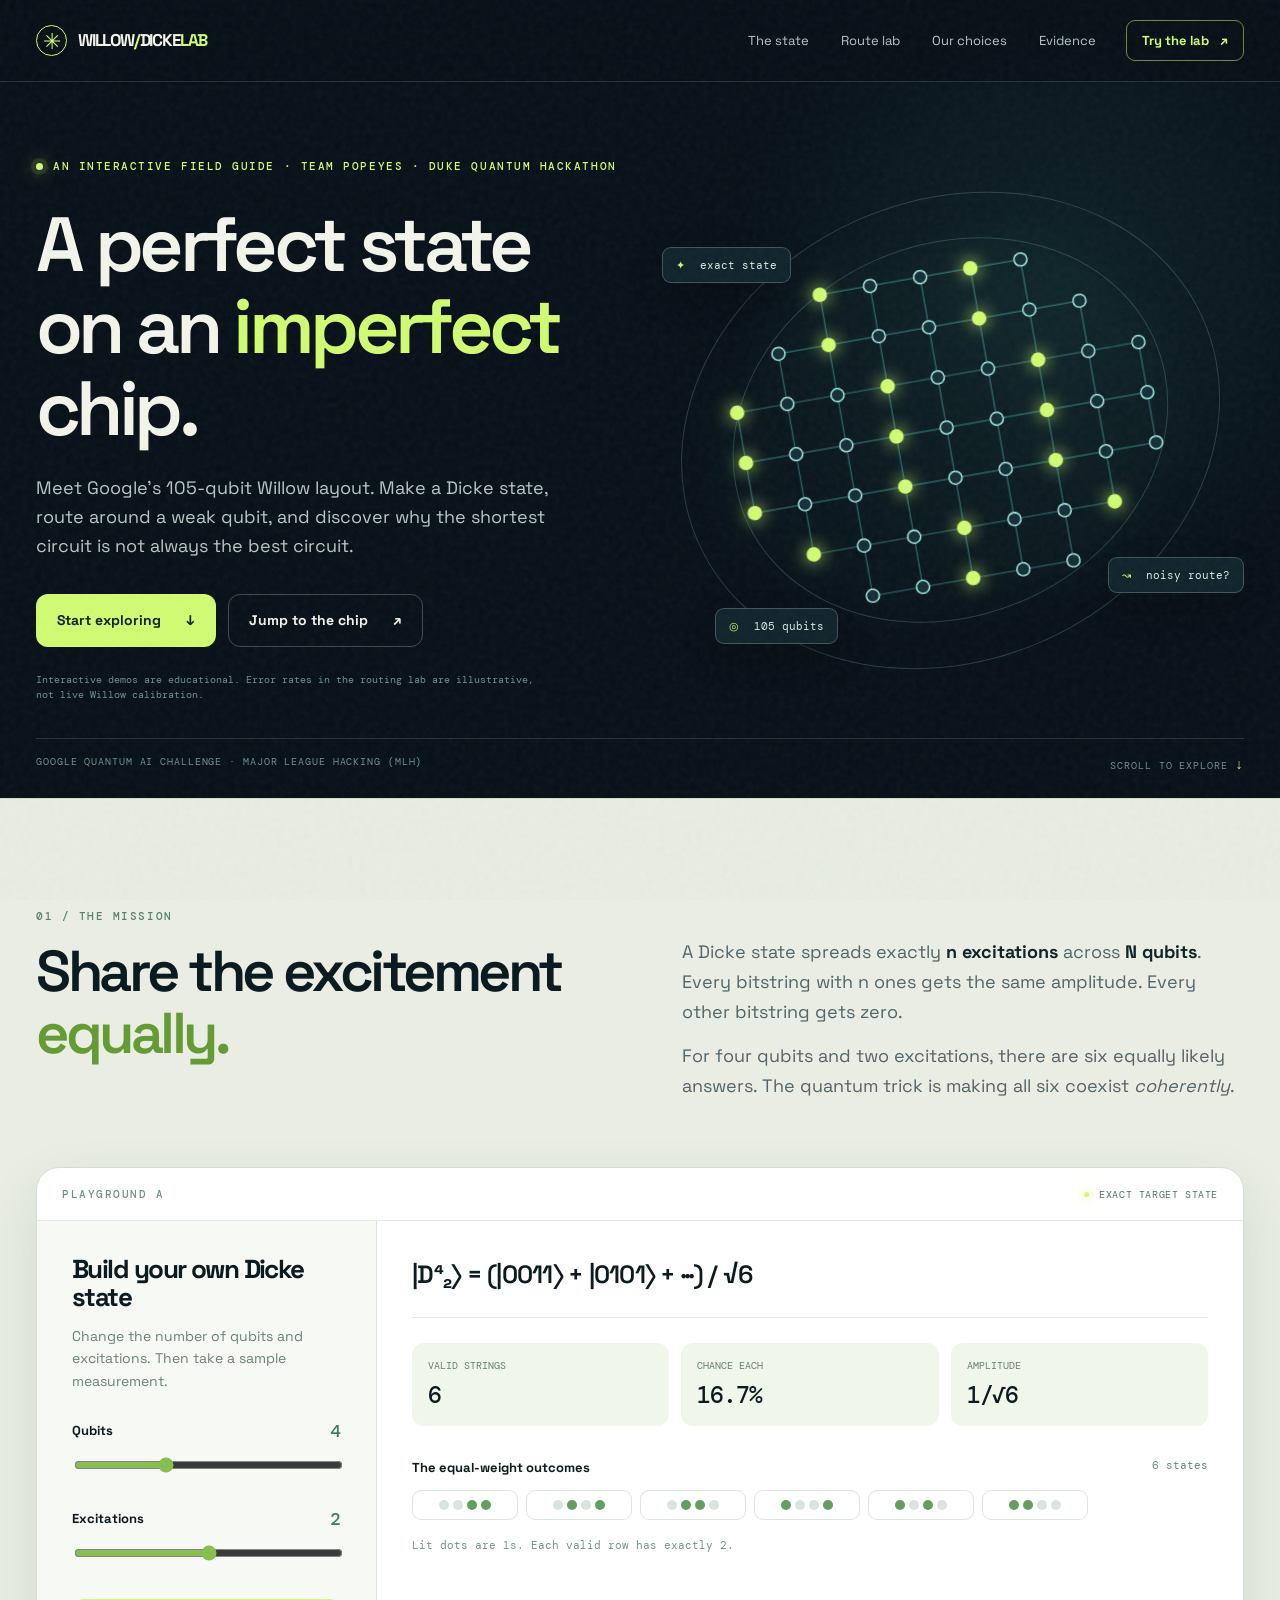
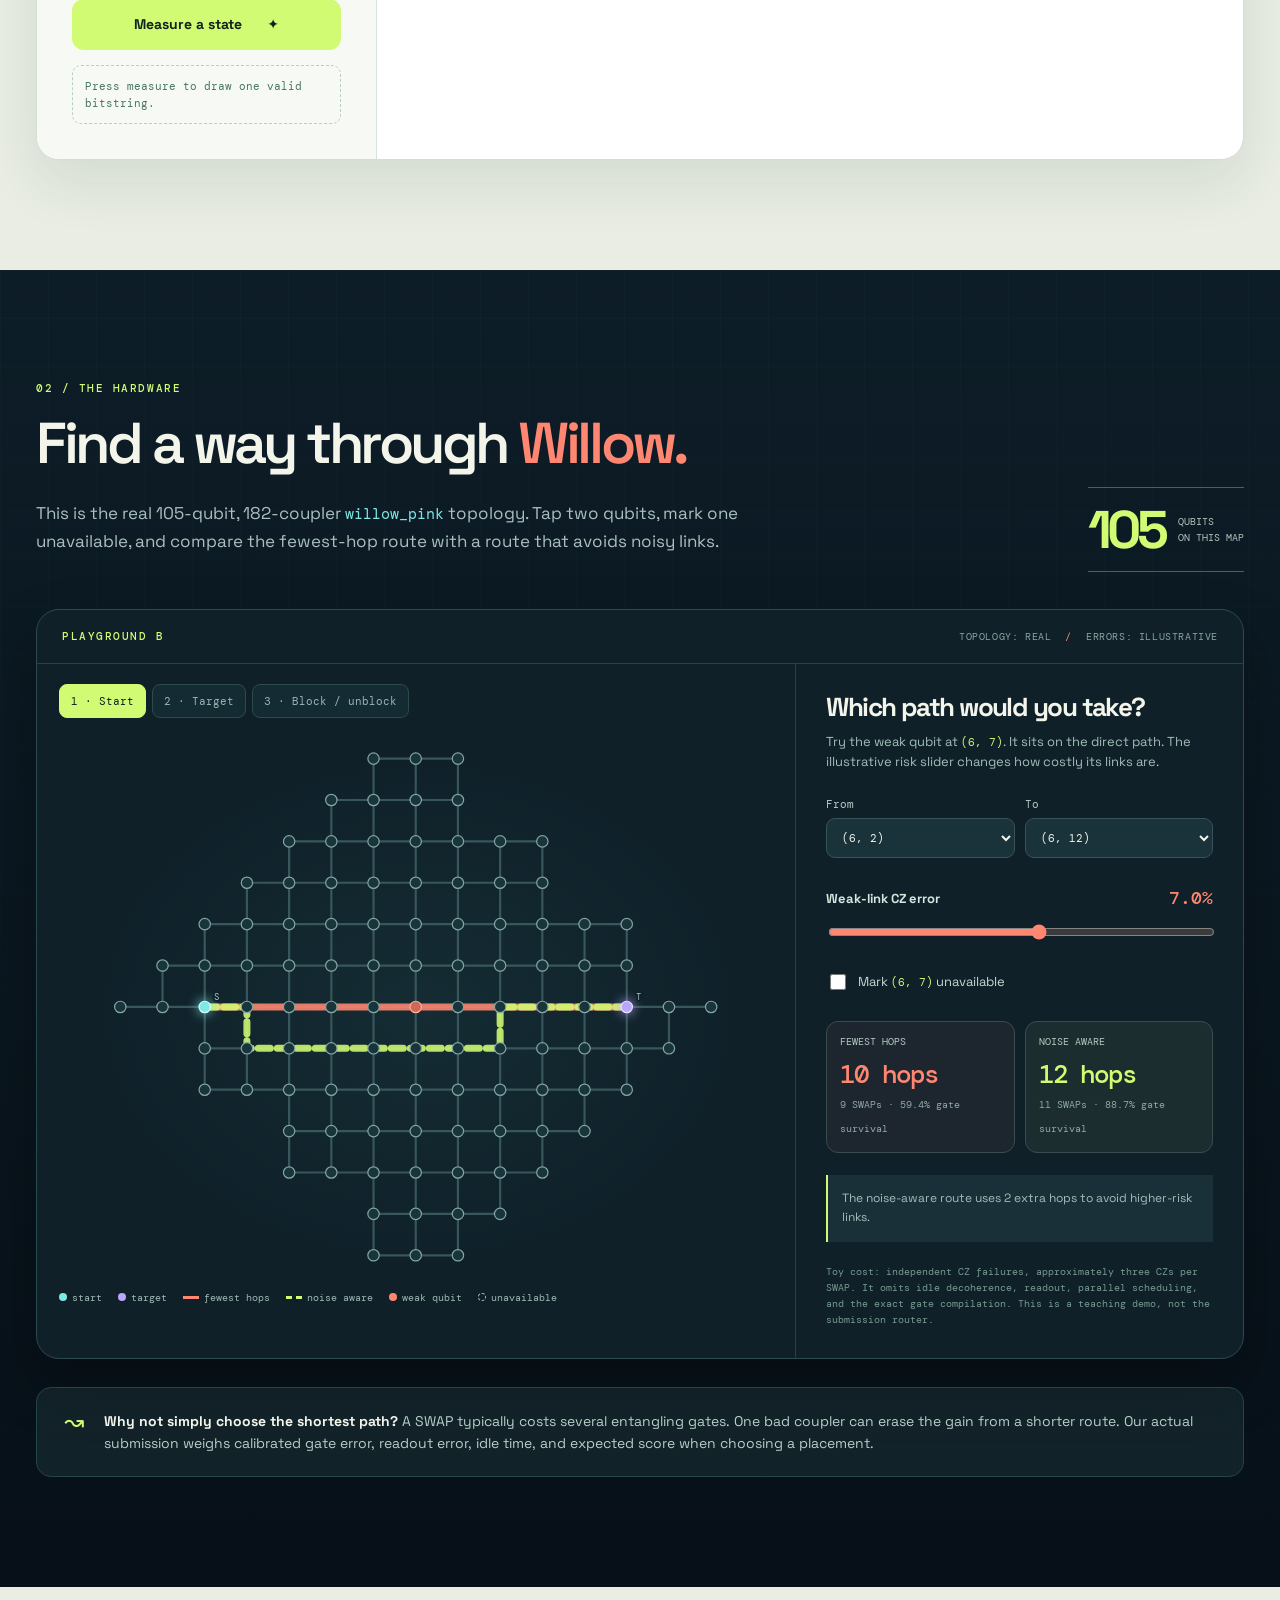
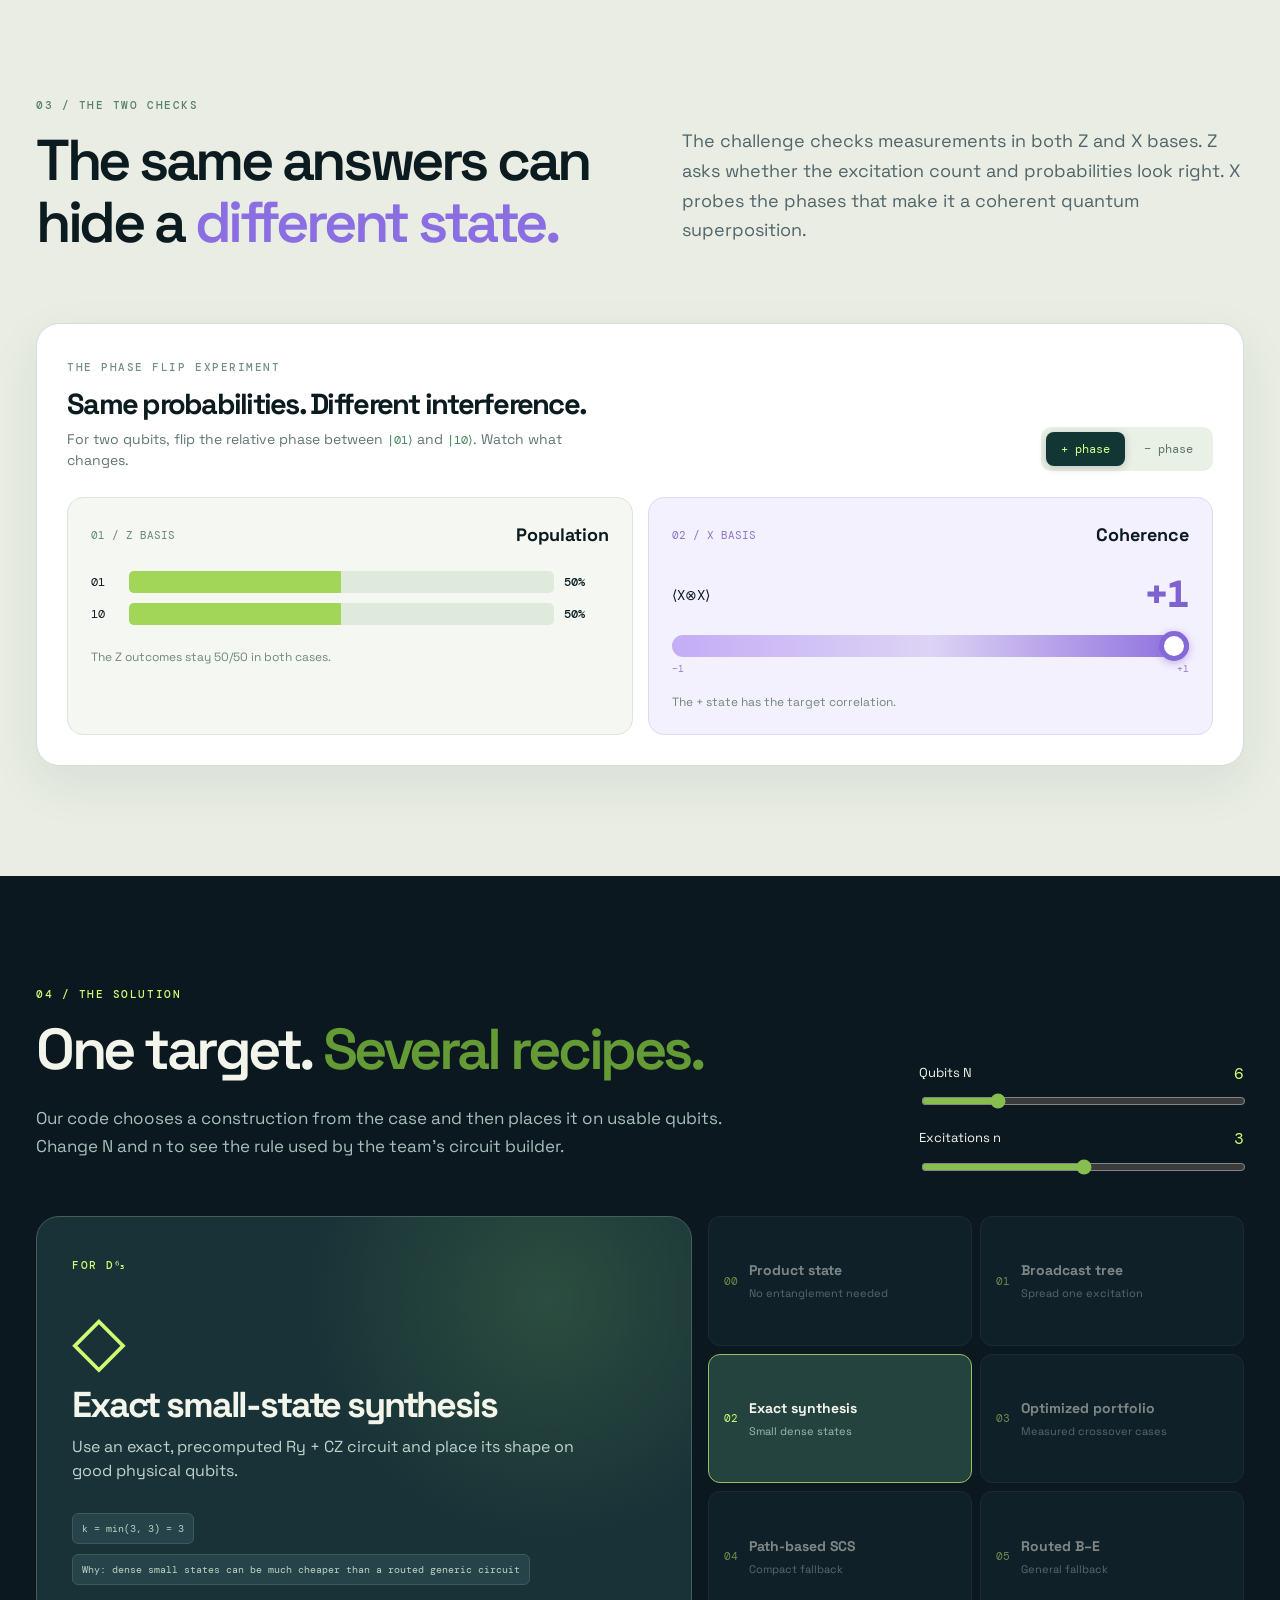
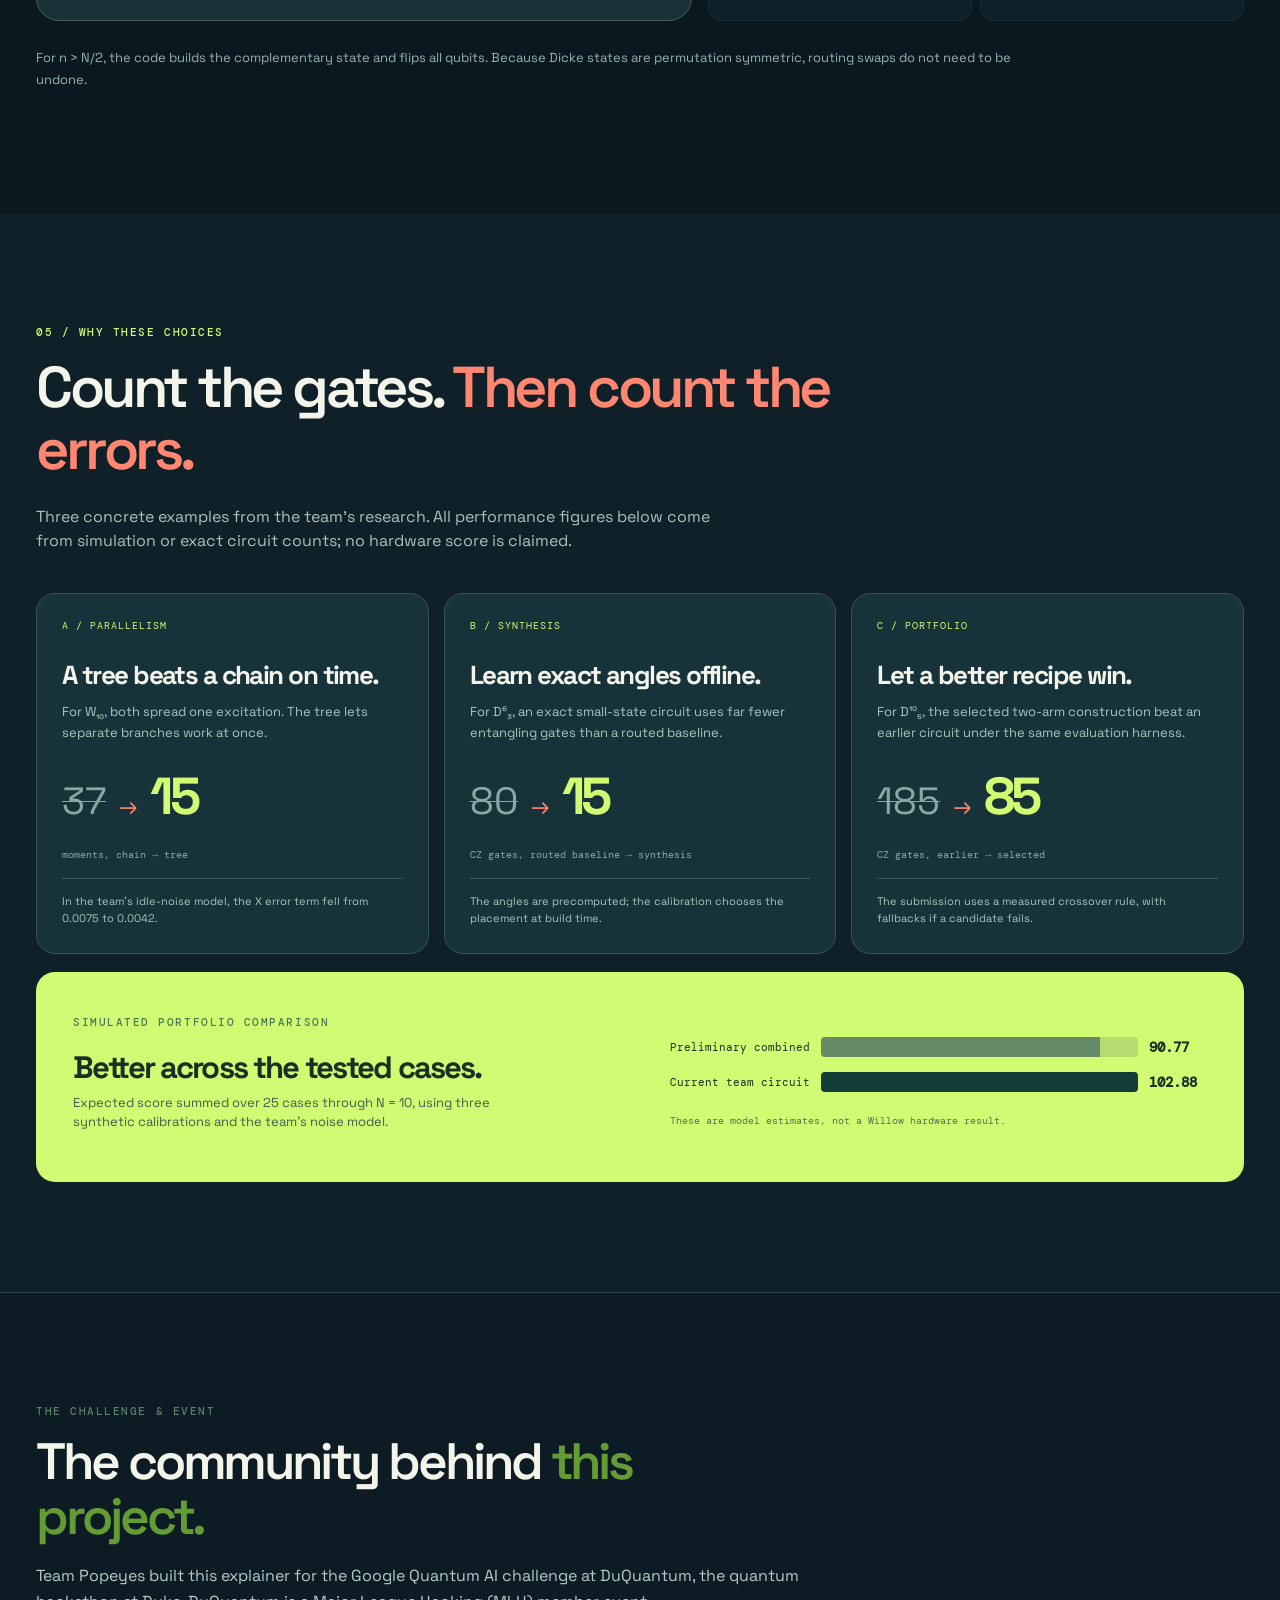
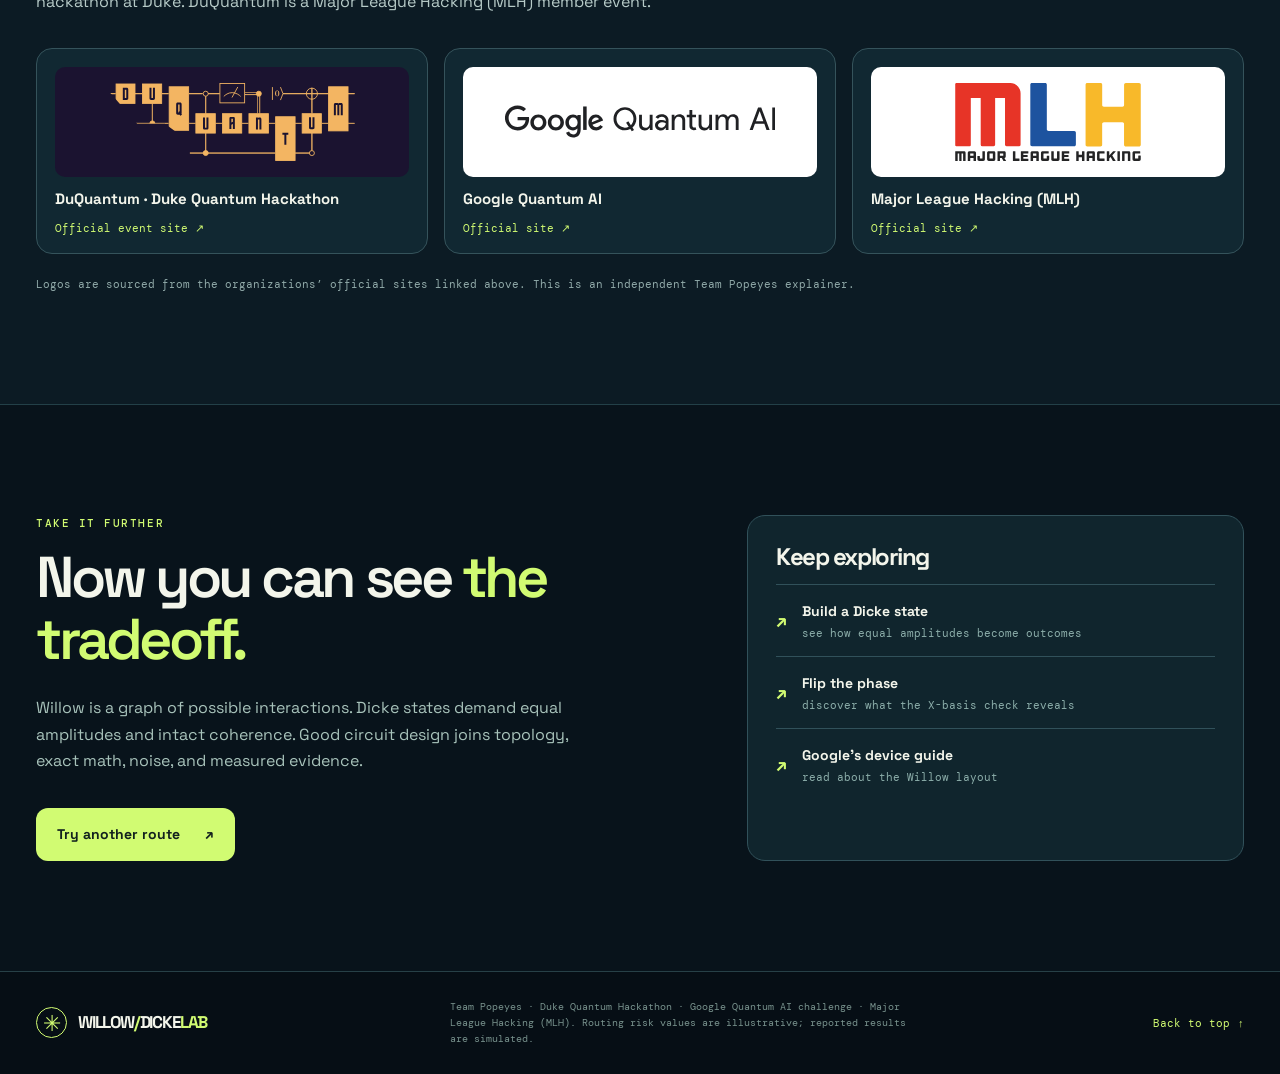
==== index.html @ ea0a94eb "Add official event and organization logos with source links" ====
<!doctype html>
<html lang="en">
<head>
  <meta charset="utf-8">
  <meta name="viewport" content="width=device-width, initial-scale=1">
  <meta name="theme-color" content="#071018">
  <meta name="description" content="Explore Willow's 105-qubit layout, build Dicke states, and see why Team Popeyes chose different circuits for different cases.">
  <title>Willow Dicke Lab · Team Popeyes</title>
  <link rel="preconnect" href="https://fonts.googleapis.com">
  <link rel="preconnect" href="https://fonts.gstatic.com" crossorigin>
  <link href="https://fonts.googleapis.com/css2?family=DM+Mono:wght@400;500&family=Space+Grotesk:wght@400;500;600;700&display=swap" rel="stylesheet">
  <link rel="stylesheet" href="./styles.css">
  <script src="./app.js" defer></script>
</head>
<body>
  <div class="grain" aria-hidden="true"></div>
  <header class="site-header">
    <a class="brand" href="#top" aria-label="Willow Dicke Lab home"><span class="brand-mark" aria-hidden="true">✳</span><span>WILLOW<span class="brand-light">/</span>DICKE<span class="brand-light">LAB</span></span></a>
    <nav aria-label="Main navigation">
      <a href="#state">The state</a><a href="#routing">Route lab</a><a href="#decisions">Our choices</a><a href="#evidence">Evidence</a>
    </nav>
    <a class="header-cta" href="#routing">Try the lab <span aria-hidden="true">↗</span></a>
  </header>

  <main id="top">
    <section class="hero wrap" aria-labelledby="hero-title">
      <div class="hero-copy">
        <p class="eyebrow"><span class="live-dot"></span> An interactive field guide · Team Popeyes · Duke Quantum Hackathon</p>
        <h1 id="hero-title">A perfect state on an <em>imperfect</em> chip.</h1>
        <p class="hero-lead">Meet Google's 105-qubit Willow layout. Make a Dicke state, route around a weak qubit, and discover why the shortest circuit is not always the best circuit.</p>
        <div class="hero-actions"><a class="button button-primary" href="#state">Start exploring <span aria-hidden="true">↓</span></a><a class="button button-ghost" href="#routing">Jump to the chip <span aria-hidden="true">↗</span></a></div>
        <p class="hero-note">Interactive demos are educational. Error rates in the routing lab are illustrative, not live Willow calibration.</p>
      </div>
      <div class="hero-art" aria-hidden="true">
        <div class="hero-orbit orbit-one"></div><div class="hero-orbit orbit-two"></div>
        <div class="hero-mesh" id="hero-mesh"></div>
        <div class="hero-badge badge-a"><span class="badge-icon">✦</span> exact state</div>
        <div class="hero-badge badge-b"><span class="badge-icon">↝</span> noisy route?</div>
        <div class="hero-badge badge-c"><span class="badge-icon">◎</span> 105 qubits</div>
      </div>
      <div class="hero-bottom"><span>GOOGLE QUANTUM AI CHALLENGE · MAJOR LEAGUE HACKING (MLH)</span><span>SCROLL TO EXPLORE <b aria-hidden="true">↓</b></span></div>
    </section>

    <section class="mission-section section-pad" id="state" aria-labelledby="state-title">
      <div class="wrap two-col intro-grid">
        <div><p class="section-kicker">01 / THE MISSION</p><h2 id="state-title">Share the excitement <span class="accent-lime">equally.</span></h2></div>
        <div class="section-intro"><p>A Dicke state spreads exactly <strong>n excitations</strong> across <strong>N qubits</strong>. Every bitstring with n ones gets the same amplitude. Every other bitstring gets zero.</p><p>For four qubits and two excitations, there are six equally likely answers. The quantum trick is making all six coexist <em>coherently</em>.</p></div>
      </div>
      <div class="wrap state-lab card-surface">
        <div class="lab-topline"><span class="mini-label">PLAYGROUND A</span><span class="lab-status"><span class="live-dot"></span> EXACT TARGET STATE</span></div>
        <div class="state-grid">
          <div class="state-controls">
            <h3>Build your own Dicke state</h3>
            <p>Change the number of qubits and excitations. Then take a sample measurement.</p>
            <label class="range-label" for="n-qubits">Qubits <strong id="n-value">4</strong></label>
            <input id="n-qubits" type="range" min="2" max="8" value="4">
            <label class="range-label" for="n-excitations">Excitations <strong id="k-value">2</strong></label>
            <input id="n-excitations" type="range" min="0" max="4" value="2">
            <button class="button button-primary measure-button" id="measure-button" type="button">Measure a state <span aria-hidden="true">✦</span></button>
            <div class="sample-result" aria-live="polite">Press measure to draw one valid bitstring.</div>
          </div>
          <div class="state-display">
            <div class="state-equation" id="state-equation">|D⁴₂⟩ = (|0011⟩ + |0101⟩ + ···) / √6</div>
            <div class="state-stats"><div><small>VALID STRINGS</small><strong id="valid-count">6</strong></div><div><small>CHANCE EACH</small><strong id="each-prob">16.7%</strong></div><div><small>AMPLITUDE</small><strong id="amplitude">1/√6</strong></div></div>
            <div class="bitstring-heading"><span>The equal-weight outcomes</span><span id="bitstring-count-label">6 states</span></div>
            <div class="bitstring-grid" id="bitstring-grid" aria-live="polite"></div>
            <p class="micro-copy" id="bitstring-note">Lit dots are 1s. Each valid row has exactly two.</p>
          </div>
        </div>
      </div>
    </section>

    <section class="route-section section-pad" id="routing" aria-labelledby="route-title">
      <div class="wrap"><p class="section-kicker">02 / THE HARDWARE</p><div class="route-heading"><div><h2 id="route-title">Find a way through <span class="accent-coral">Willow.</span></h2><p>This is the real 105-qubit, 182-coupler <code>willow_pink</code> topology. Tap two qubits, mark one unavailable, and compare the fewest-hop route with a route that avoids noisy links.</p></div><div class="chip-count"><strong>105</strong><span>QUBITS<br>ON THIS MAP</span></div></div></div>
      <div class="wrap route-lab card-surface">
        <div class="lab-topline"><span class="mini-label">PLAYGROUND B</span><span class="lab-status">TOPOLOGY: REAL <span class="separator">/</span> ERRORS: ILLUSTRATIVE</span></div>
        <div class="route-layout">
          <div class="map-column">
            <div class="map-toolbar" role="group" aria-label="Map click mode">
              <button class="map-mode active" type="button" data-mode="start">1 · Start</button>
              <button class="map-mode" type="button" data-mode="end">2 · Target</button>
              <button class="map-mode" type="button" data-mode="block">3 · Block / unblock</button>
            </div>
            <div class="map-wrap"><svg id="topology-map" viewBox="0 0 800 690" role="img" aria-label="Interactive Willow qubit connection graph"></svg><div id="map-loading">Loading topology…</div></div>
            <div class="map-legend"><span><i class="dot start-dot"></i> start</span><span><i class="dot end-dot"></i> target</span><span><i class="line hops-line"></i> fewest hops</span><span><i class="line weighted-line"></i> noise aware</span><span><i class="dot weak-dot"></i> weak qubit</span><span><i class="dot blocked-dot"></i> unavailable</span></div>
          </div>
          <div class="route-controls">
            <h3>Which path would you take?</h3>
            <p class="control-help">Try the weak qubit at <code>(6, 7)</code>. It sits on the direct path. The illustrative risk slider changes how costly its links are.</p>
            <div class="endpoint-fields"><label>From<select id="start-select" aria-label="Start qubit"></select></label><label>To<select id="end-select" aria-label="Target qubit"></select></label></div>
            <label class="range-label" for="weak-error">Weak-link CZ error <strong id="weak-error-label">7.0%</strong></label>
            <input id="weak-error" type="range" min="1" max="12" value="7" step="0.5">
            <label class="checkbox-row"><input id="block-weak" type="checkbox"><span>Mark <code>(6, 7)</code> unavailable</span></label>
            <div class="route-comparison"><div class="route-result hops"><span>FEWEST HOPS</span><strong id="hops-count">—</strong><small id="hops-risk">—</small></div><div class="route-result weighted"><span>NOISE AWARE</span><strong id="weighted-count">—</strong><small id="weighted-risk">—</small></div></div>
            <p id="route-explanation" class="route-explanation" aria-live="polite">Choose two qubits to compare routes.</p>
            <p class="micro-copy route-caveat">Toy cost: independent CZ failures, approximately three CZs per SWAP. It omits idle decoherence, readout, parallel scheduling, and the exact gate compilation. This is a teaching demo, not the submission router.</p>
          </div>
        </div>
      </div>
      <div class="wrap callout"><div class="callout-icon">↝</div><p><strong>Why not simply choose the shortest path?</strong> A SWAP typically costs several entangling gates. One bad coupler can erase the gain from a shorter route. Our actual submission weighs calibrated gate error, readout error, idle time, and expected score when choosing a placement.</p></div>
    </section>

    <section class="coherence-section section-pad" id="checks" aria-labelledby="checks-title">
      <div class="wrap two-col intro-grid"><div><p class="section-kicker">03 / THE TWO CHECKS</p><h2 id="checks-title">The same answers can hide a <span class="accent-violet">different state.</span></h2></div><div class="section-intro"><p>The challenge checks measurements in both Z and X bases. Z asks whether the excitation count and probabilities look right. X probes the phases that make it a coherent quantum superposition.</p></div></div>
      <div class="wrap coherence-card card-surface"><div class="coherence-controls"><div><span class="mini-label">THE PHASE FLIP EXPERIMENT</span><h3>Same probabilities. Different interference.</h3><p>For two qubits, flip the relative phase between <code>|01⟩</code> and <code>|10⟩</code>. Watch what changes.</p></div><div class="phase-switch" role="group" aria-label="Relative phase"><button class="phase-option active" data-phase="plus" type="button">+ phase</button><button class="phase-option" data-phase="minus" type="button">− phase</button></div></div><div class="coherence-views"><div class="basis-card"><div class="basis-title"><span>01 / Z BASIS</span><strong>Population</strong></div><div class="bar-row"><span>01</span><div class="bar-track"><i style="width:50%"></i></div><b>50%</b></div><div class="bar-row"><span>10</span><div class="bar-track"><i style="width:50%"></i></div><b>50%</b></div><p id="z-observation">The Z outcomes stay 50/50 in both cases.</p></div><div class="basis-card x-basis"><div class="basis-title"><span>02 / X BASIS</span><strong>Coherence</strong></div><div class="interference"><span>⟨X⊗X⟩</span><strong id="xx-value">+1</strong></div><div class="interference-meter"><div id="interference-indicator"></div></div><p id="x-observation">The + state has the target correlation.</p></div></div></div>
    </section>

    <section class="decision-section section-pad" id="decisions" aria-labelledby="decision-title"><div class="wrap"><p class="section-kicker">04 / THE SOLUTION</p><div class="decision-intro"><div><h2 id="decision-title">One target. <span class="accent-lime">Several recipes.</span></h2><p>Our code chooses a construction from the case and then places it on usable qubits. Change N and n to see the rule used by the team's circuit builder.</p></div><div class="decision-controls"><label>Qubits N <strong id="decision-n-label">6</strong><input id="decision-n" type="range" min="2" max="20" value="6"></label><label>Excitations n <strong id="decision-k-label">3</strong><input id="decision-k" type="range" min="0" max="6" value="3"></label></div></div><div class="decision-grid"><div class="selected-strategy card-surface"><span class="mini-label">FOR <span id="decision-case">D⁶₃</span></span><div class="strategy-symbol" id="strategy-symbol">✶</div><h3 id="strategy-name">Exact small-state synthesis</h3><p id="strategy-description">Use an exact, precomputed Ry + CZ circuit and place its shape on good physical qubits.</p><div class="strategy-meta"><span id="strategy-detail">k = min(n, N−n) = 3</span><span id="strategy-reason">Why: dense small states can be cheaper than a routed generic circuit</span></div></div><div class="strategy-menu" id="strategy-menu"><div data-strategy="product"><span>00</span><div><b>Product state</b><small>No entanglement needed</small></div></div><div data-strategy="tree"><span>01</span><div><b>Broadcast tree</b><small>Spread one excitation</small></div></div><div data-strategy="synth"><span>02</span><div><b>Exact synthesis</b><small>Small dense states</small></div></div><div data-strategy="portfolio"><span>03</span><div><b>Optimized portfolio</b><small>Measured crossover cases</small></div></div><div data-strategy="scs"><span>04</span><div><b>Path-based SCS</b><small>Compact fallback</small></div></div><div data-strategy="routed"><span>05</span><div><b>Routed B–E</b><small>General fallback</small></div></div></div></div><p class="method-note">For n &gt; N/2, the code builds the complementary state and flips all qubits. Because Dicke states are permutation symmetric, routing swaps do not need to be undone.</p></div></section>

    <section class="evidence-section section-pad" id="evidence" aria-labelledby="evidence-title"><div class="wrap"><p class="section-kicker">05 / WHY THESE CHOICES</p><h2 id="evidence-title">Count the gates. <span class="accent-coral">Then count the errors.</span></h2><p class="evidence-lead">Three concrete examples from the team's research. All performance figures below come from simulation or exact circuit counts; no hardware score is claimed.</p><div class="evidence-grid"><article class="evidence-card"><span class="evidence-index">A / PARALLELISM</span><h3>A tree beats a chain on time.</h3><p>For W₁₀, both spread one excitation. The tree lets separate branches work at once.</p><div class="evidence-number"><span>37</span><i>→</i><strong>15</strong><small>moments, chain → tree</small></div><p class="evidence-foot">In the team's idle-noise model, the X error term fell from 0.0075 to 0.0042.</p></article><article class="evidence-card"><span class="evidence-index">B / SYNTHESIS</span><h3>Learn exact angles offline.</h3><p>For D⁶₃, an exact small-state circuit uses far fewer entangling gates than a routed baseline.</p><div class="evidence-number"><span>80</span><i>→</i><strong>15</strong><small>CZ gates, routed baseline → synthesis</small></div><p class="evidence-foot">The angles are precomputed; the calibration chooses the placement at build time.</p></article><article class="evidence-card"><span class="evidence-index">C / PORTFOLIO</span><h3>Let a better recipe win.</h3><p>For D¹⁰₅, the selected two-arm construction beat an earlier circuit under the same evaluation harness.</p><div class="evidence-number"><span>185</span><i>→</i><strong>85</strong><small>CZ gates, earlier → selected</small></div><p class="evidence-foot">The submission uses a measured crossover rule, with fallbacks if a candidate fails.</p></article></div><div class="score-panel"><div><span class="mini-label">SIMULATED PORTFOLIO COMPARISON</span><h3>Better across the tested cases.</h3><p>Expected score summed over 25 cases through N = 10, using three synthetic calibrations and the team's noise model.</p></div><div class="score-bars"><div class="score-bar-row"><span>Preliminary combined</span><div><i style="width:88%"></i></div><b>90.77</b></div><div class="score-bar-row current"><span>Current team circuit</span><div><i style="width:100%"></i></div><b>102.88</b></div><small>These are model estimates, not a Willow hardware result.</small></div></div></div></section>

    <section class="credits-section section-pad" aria-labelledby="credits-title">
      <div class="wrap">
        <p class="section-kicker">THE CHALLENGE &amp; EVENT</p>
        <h2 id="credits-title">The community behind <span class="accent-lime">this project.</span></h2>
        <p class="credits-intro">Team Popeyes built this explainer for the Google Quantum AI challenge at DuQuantum, the quantum hackathon at Duke. DuQuantum is a Major League Hacking (MLH) member event.</p>
        <div class="credits-grid">
          <a class="credit-card" href="https://duquantum.org/" target="_blank" rel="noopener noreferrer"><span class="credit-logo credit-logo-duquantum"><img src="./assets/duquantum-wordmark.svg" alt="DuQuantum logo" loading="lazy"></span><strong>DuQuantum · Duke Quantum Hackathon</strong><span>Official event site ↗</span></a>
          <a class="credit-card" href="https://quantumai.google/" target="_blank" rel="noopener noreferrer"><span class="credit-logo"><img src="./assets/google-quantum-ai.svg" alt="Google Quantum AI logo" loading="lazy"></span><strong>Google Quantum AI</strong><span>Official site ↗</span></a>
          <a class="credit-card" href="https://mlh.io/" target="_blank" rel="noopener noreferrer"><span class="credit-logo"><img src="./assets/mlh-logo.svg" alt="Major League Hacking logo" loading="lazy"></span><strong>Major League Hacking (MLH)</strong><span>Official site ↗</span></a>
        </div>
        <p class="credits-note">Logos are sourced from the organizations’ official sites linked above. This is an independent Team Popeyes explainer.</p>
      </div>
    </section>

    <section class="closing-section section-pad"><div class="wrap closing-grid"><div><p class="section-kicker">TAKE IT FURTHER</p><h2>Now you can see <em>the tradeoff.</em></h2><p>Willow is a graph of possible interactions. Dicke states demand equal amplitudes and intact coherence. Good circuit design joins topology, exact math, noise, and measured evidence.</p><a href="#routing" class="button button-primary">Try another route <span aria-hidden="true">↗</span></a></div><div class="resources"><h3>Keep exploring</h3><a href="#state"><span>↗</span><span>Build a Dicke state<small>see how equal amplitudes become outcomes</small></span></a><a href="#checks"><span>↗</span><span>Flip the phase<small>discover what the X-basis check reveals</small></span></a><a href="https://quantumai.google/cirq/google/devices" target="_blank" rel="noopener"><span>↗</span><span>Google's device guide<small>read about the Willow layout</small></span></a></div></div></section>
  </main>
  <footer><div class="wrap footer-grid"><a class="brand" href="#top"><span class="brand-mark" aria-hidden="true">✳</span><span>WILLOW<span class="brand-light">/</span>DICKE<span class="brand-light">LAB</span></span></a><p>Team Popeyes · Duke Quantum Hackathon · Google Quantum AI challenge · Major League Hacking (MLH). Routing risk values are illustrative; reported results are simulated.</p><a href="#top">Back to top ↑</a></div></footer>
</body>
</html>
---- styles.css ----
:root{--bg:#071018;--bg2:#0b1820;--panel:#10232b;--panel2:#142b33;--line:rgba(209,245,240,.14);--ink:#f3f5eb;--muted:#a8b8b9;--lime:#d1fb72;--coral:#ff8771;--violet:#b9a7ff;--cyan:#7de8e4;--mono:'DM Mono',monospace;--sans:'Space Grotesk',system-ui,sans-serif}
*{box-sizing:border-box}html{scroll-behavior:smooth}body{margin:0;background:var(--bg);color:var(--ink);font-family:var(--sans);line-height:1.5;overflow-x:hidden}button,input,select{font:inherit}button{cursor:pointer}a{color:inherit;text-decoration:none}code{font-family:var(--mono);font-size:.87em;color:var(--lime)}.wrap{width:min(1220px,calc(100% - 72px));margin-inline:auto}.grain{position:fixed;inset:0;pointer-events:none;z-index:30;opacity:.16;background-image:url("data:image/svg+xml,%3Csvg viewBox='0 0 160 160' xmlns='http://www.w3.org/2000/svg'%3E%3Cfilter id='n'%3E%3CfeTurbulence type='fractalNoise' baseFrequency='.9' numOctaves='3' stitchTiles='stitch'/%3E%3C/filter%3E%3Crect width='100%25' height='100%25' filter='url(%23n)' opacity='.3'/%3E%3C/svg%3E")}.site-header{height:82px;display:flex;align-items:center;justify-content:space-between;gap:30px;padding:0 max(36px,calc((100vw - 1220px)/2));position:sticky;top:0;z-index:20;background:rgba(7,16,24,.86);border-bottom:1px solid var(--line);backdrop-filter:blur(20px)}.brand{font-size:17px;font-weight:700;letter-spacing:-.07em;white-space:nowrap;display:inline-flex;align-items:center;gap:11px}.brand-mark{display:grid;place-items:center;width:31px;height:31px;border:1.5px solid var(--lime);border-radius:50%;color:var(--lime);font-size:22px;font-weight:400;line-height:1}.brand-light{color:var(--lime)}.site-header nav{display:flex;gap:32px;align-items:center;margin-left:auto}.site-header nav a{font-size:13px;color:#b8c9c7;transition:color .2s}.site-header nav a:hover,.site-header nav a:focus-visible{color:var(--lime)}.header-cta{font-size:13px;font-weight:700;border:1px solid rgba(209,251,114,.5);padding:10px 15px;border-radius:9px;color:var(--lime);white-space:nowrap}.header-cta span{margin-left:8px}.header-cta:hover{background:rgba(209,251,114,.1)}
.hero{min-height:680px;display:grid;grid-template-columns:1fr 1fr;position:relative;align-items:center;gap:32px;padding-top:76px;padding-bottom:96px}.hero:before{content:"";position:absolute;width:760px;height:760px;background:radial-gradient(circle,rgba(68,190,170,.1),transparent 60%);right:-190px;top:-180px;pointer-events:none}.hero-copy{position:relative;z-index:2}.eyebrow,.section-kicker,.mini-label{font-family:var(--mono);font-size:11px;letter-spacing:.14em;text-transform:uppercase;font-weight:500}.eyebrow{color:var(--lime);display:flex;align-items:center;gap:10px;margin:0 0 28px}.live-dot{display:inline-block;width:7px;height:7px;border-radius:50%;background:var(--lime);box-shadow:0 0 0 5px rgba(209,251,114,.1),0 0 18px var(--lime);animation:breathe 2.5s infinite}@keyframes breathe{50%{box-shadow:0 0 0 8px rgba(209,251,114,.06),0 0 25px var(--lime)}}h1,h2,h3,p{margin-top:0}h1,h2,h3{line-height:1.07;letter-spacing:-.06em}h1{font-size:clamp(58px,6vw,94px);font-weight:600;margin-bottom:25px;max-width:650px}h1 em,.closing-section h2 em{font-style:normal;color:var(--lime)}.hero-lead{font-size:18px;line-height:1.6;color:#b9c8c7;max-width:520px}.hero-actions{display:flex;flex-wrap:wrap;gap:12px;margin-top:34px}.button{border-radius:12px;display:inline-flex;align-items:center;justify-content:center;gap:25px;padding:15px 20px;font-size:14px;font-weight:700;border:1px solid transparent;transition:transform .2s,background .2s,color .2s}.button:hover{transform:translateY(-3px)}.button:focus-visible,.map-mode:focus-visible,.phase-option:focus-visible,.node:focus-visible,select:focus-visible,input:focus-visible{outline:2px solid var(--lime);outline-offset:3px}.button-primary{background:var(--lime);color:#12211e}.button-primary:hover{background:#e4ffa8}.button-ghost{background:transparent;border-color:rgba(225,246,236,.25);color:var(--ink)}.button-ghost:hover{background:#173038}.hero-note{font-family:var(--mono);font-size:10px;color:#718d90;margin:25px 0 0;max-width:510px}.hero-art{height:510px;position:relative;display:grid;place-items:center}.hero-orbit{position:absolute;border:1px solid rgba(167,236,217,.2);border-radius:50%;transform:rotate(-24deg)}.orbit-one{width:94%;aspect-ratio:1.2}.orbit-two{width:76%;aspect-ratio:1.2}.hero-mesh{width:80%;height:72%;position:relative;transform:rotate(-10deg);filter:drop-shadow(0 0 23px rgba(100,237,217,.26))}.hero-mesh svg{overflow:visible;width:100%;height:100%}.hero-mesh line{stroke:rgba(96,219,211,.36);stroke-width:1.2}.hero-mesh circle{fill:#142e37;stroke:#a2e8db;stroke-width:1.3}.hero-mesh circle:nth-child(3n){fill:#d1fb72;stroke:#d1fb72;filter:drop-shadow(0 0 7px #d1fb72)}.hero-badge{position:absolute;background:#10232b;border:1px solid rgba(193,244,227,.25);box-shadow:0 14px 35px rgba(0,0,0,.2);padding:9px 13px;border-radius:9px;font-family:var(--mono);font-size:11px;color:#d9eae1;animation:float 6s ease-in-out infinite}.badge-icon{color:var(--lime);margin-right:8px}.badge-a{top:14%;left:1%}.badge-b{bottom:18%;right:0;animation-delay:2s}.badge-c{bottom:8%;left:10%;animation-delay:1s}@keyframes float{50%{transform:translateY(-9px)}}.hero-bottom{position:absolute;bottom:25px;left:0;right:0;display:flex;justify-content:space-between;border-top:1px solid var(--line);padding-top:16px;color:#718e90;font:10px var(--mono);letter-spacing:.09em}.hero-bottom b{color:var(--lime);font-size:14px}
.section-pad{padding:110px 0}.mission-section{background:#e9ede4;color:#0c1b20;position:relative}.mission-section:before{content:"";position:absolute;top:0;left:0;right:0;height:1px;background:#d1dfd0}.two-col{display:grid;grid-template-columns:1fr 1fr;gap:7%}.section-kicker{color:#598069;margin-bottom:16px}.route-section .section-kicker,.decision-section .section-kicker,.evidence-section .section-kicker,.closing-section .section-kicker{color:var(--lime)}h2{font-size:clamp(42px,4.5vw,68px);font-weight:600;margin:0 0 25px}.accent-lime{color:#659b35}.accent-coral{color:var(--coral)}.accent-violet{color:#8b6ee2}.section-intro{padding-top:29px;font-size:18px;line-height:1.65;color:#52656a}.section-intro strong{color:#0f2528}.section-intro p{margin-bottom:15px}.card-surface{border-radius:23px;overflow:hidden}.state-lab{margin-top:51px;background:#fff;border:1px solid #d5ddd5;box-shadow:0 22px 55px rgba(40,73,55,.11)}.lab-topline{display:flex;justify-content:space-between;align-items:center;padding:18px 25px;border-bottom:1px solid rgba(26,52,54,.11);gap:15px}.mini-label{color:#759088}.lab-status{font:10px var(--mono);letter-spacing:.06em;display:flex;align-items:center;gap:10px;color:#53706b}.lab-status .live-dot{width:5px;height:5px}.state-grid{display:grid;grid-template-columns:340px 1fr}.state-controls{padding:35px;border-right:1px solid #d8e3db;background:#f7f9f4}.state-controls h3,.route-controls h3,.coherence-controls h3,.resources h3{font-size:26px;margin-bottom:13px}.state-controls p,.route-controls p{color:#6b817d;font-size:14px;line-height:1.6}.range-label{display:flex;justify-content:space-between;align-items:center;font-size:13px;font-weight:700;margin-top:27px;margin-bottom:12px}.range-label strong{font:500 18px var(--mono);color:#3c7f62}input[type=range]{width:100%;accent-color:#87be50;cursor:pointer}.measure-button{width:100%;margin-top:31px;border:0}.sample-result{min-height:46px;margin-top:15px;border:1px dashed #b7d1bd;border-radius:9px;padding:12px;font:11px/1.5 var(--mono);color:#477565}.state-display{padding:35px;min-width:0}.state-equation{font-size:clamp(17px,2vw,25px);font-weight:600;letter-spacing:-.03em;border-bottom:1px solid #e0e9e3;padding-bottom:23px;overflow-wrap:anywhere}.state-stats{display:grid;grid-template-columns:repeat(3,1fr);gap:12px;margin:25px 0 32px}.state-stats div{background:#f0f6e9;border-radius:12px;padding:16px}.state-stats small{display:block;color:#65806d;font:10px var(--mono);margin-bottom:8px}.state-stats strong{font:500 23px var(--mono);letter-spacing:-.05em}.bitstring-heading{display:flex;justify-content:space-between;font-size:13px;font-weight:700;margin-bottom:13px}.bitstring-heading span:last-child{font:11px var(--mono);color:#698776}.bitstring-grid{display:grid;grid-template-columns:repeat(auto-fill,minmax(95px,1fr));gap:8px;max-height:210px;overflow:auto;padding-right:6px}.bitstring{border:1px solid #dce6dc;border-radius:9px;padding:9px 6px;display:flex;justify-content:center;gap:4px;transition:transform .2s,background .2s}.bitstring.measure-hit{background:#d8f98d;transform:scale(1.05);border-color:#8dbf41}.bitstring i{width:10px;height:10px;border-radius:50%;display:block;background:#d9e4de}.bitstring i.on{background:#61a05e}.bitstring-count{font-family:var(--mono);font-size:11px;display:block;margin-top:4px;color:#7a8b80}.micro-copy{font:11px/1.6 var(--mono);color:#789287;margin:17px 0 0}
.route-section{background:linear-gradient(180deg,#0d1d27 0%,#071018 100%);position:relative}.route-section:before{content:"";position:absolute;inset:0;opacity:.15;pointer-events:none;background-image:linear-gradient(rgba(150,220,200,.15) 1px,transparent 1px),linear-gradient(90deg,rgba(150,220,200,.15) 1px,transparent 1px);background-size:48px 48px;mask-image:linear-gradient(180deg,#000,transparent 95%)}.route-section>.wrap{position:relative}.route-heading{display:flex;justify-content:space-between;align-items:end;gap:35px}.route-heading>div:first-child{max-width:760px}.route-heading p{color:#aac0be;font-size:17px;line-height:1.65}.route-heading code{color:var(--cyan)}.chip-count{display:flex;align-items:center;gap:13px;padding:15px 0;border-top:1px solid #47635c;border-bottom:1px solid #47635c}.chip-count strong{font-size:53px;line-height:1;color:var(--lime);letter-spacing:-.08em}.chip-count span{font:10px/1.6 var(--mono);color:#b2c5bd}.route-lab{margin-top:37px;background:#0f2029;border:1px solid #2c4a4e;box-shadow:0 26px 55px rgba(0,0,0,.3)}.route-lab .lab-topline{border-bottom:1px solid #284147}.route-lab .mini-label{color:var(--lime)}.route-lab .lab-status{color:#8aa7a2}.separator{color:var(--coral);padding:0 4px}.route-layout{display:grid;grid-template-columns:minmax(0,1.7fr) minmax(325px,1fr)}.map-column{min-width:0;padding:20px 18px 20px 22px;border-right:1px solid #284147}.map-toolbar{display:flex;gap:6px;flex-wrap:wrap}.map-mode{font:11px var(--mono);color:#93b6b2;background:#152b33;border:1px solid #2b4a4b;padding:9px 11px;border-radius:8px}.map-mode:hover,.map-mode.active{color:#12201c;background:var(--lime);border-color:var(--lime)}.map-wrap{height:560px;margin-top:13px;background:radial-gradient(ellipse at 50% 50%,rgba(73,151,143,.1),transparent 65%);border-radius:15px;position:relative}.map-wrap svg{height:100%;width:100%;touch-action:manipulation}.map-wrap #map-loading{position:absolute;inset:0;display:grid;place-items:center;font:12px var(--mono);color:#92b7a9}.topology-edge{stroke:#38565b;stroke-width:2.2;vector-effect:non-scaling-stroke}.route-line{fill:none;stroke-width:7;stroke-linecap:round;stroke-linejoin:round;opacity:.88;vector-effect:non-scaling-stroke;pointer-events:none}.route-line.hops{stroke:var(--coral)}.route-line.weighted{stroke:var(--lime);stroke-dasharray:12 7}.route-line.same-path{opacity:.36}.node{cursor:pointer}.node circle{fill:#19343b;stroke:#81a7a3;stroke-width:1.5;transition:fill .15s,stroke .15s,r .15s}.node:hover circle,.node:focus circle{fill:#c9f684;r:11}.node.weak circle{fill:#ce6859;stroke:#ffab8f}.node.blocked circle{fill:#13232b;stroke:#61737a;stroke-dasharray:3 3}.node.start circle{fill:var(--cyan);stroke:#d7fffa;filter:drop-shadow(0 0 7px var(--cyan))}.node.end circle{fill:var(--violet);stroke:#e7dfff;filter:drop-shadow(0 0 7px var(--violet))}.node text{font:11px var(--mono);fill:#acc8c3;pointer-events:none;paint-order:stroke;stroke:#0f2029;stroke-width:4}.map-legend{display:flex;gap:10px 16px;flex-wrap:wrap;font:10px var(--mono);color:#9dbab4}.map-legend span{display:flex;align-items:center;gap:5px}.dot{display:inline-block;width:8px;height:8px;border-radius:50%;background:#8aa}.start-dot{background:var(--cyan)}.end-dot{background:var(--violet)}.weak-dot{background:var(--coral)}.blocked-dot{background:transparent;border:1px dashed #9dbab4}.line{display:inline-block;width:16px;border-top:3px solid}.hops-line{border-color:var(--coral)}.weighted-line{border-color:var(--lime);border-top-style:dashed}.route-controls{padding:30px}.route-controls h3{margin-bottom:10px}.route-controls p{color:#a2beb8}.route-controls code{color:var(--lime)}.control-help{font-size:13px!important}.endpoint-fields{display:grid;grid-template-columns:1fr 1fr;gap:10px;margin-top:24px}.endpoint-fields label{font:11px var(--mono);color:#b5c9c4}.endpoint-fields select{width:100%;margin-top:7px;padding:11px;border-radius:9px;background:#1a3239;color:var(--ink);border:1px solid #39535a}.route-controls .range-label{margin-top:28px;color:#d3e7dd}.route-controls .range-label strong{color:var(--coral)}.route-controls input[type=range]{accent-color:var(--coral)}.checkbox-row{display:flex;align-items:center;gap:9px;margin-top:24px;font-size:13px;color:#c9d8d2}.checkbox-row input{accent-color:var(--coral);width:16px;height:16px}.route-comparison{display:grid;grid-template-columns:1fr 1fr;gap:10px;margin-top:28px}.route-result{border-radius:12px;border:1px solid #3b4c4d;padding:13px;min-height:113px}.route-result.hops{background:rgba(255,135,113,.06)}.route-result.weighted{background:rgba(209,251,114,.06)}.route-result span{font:10px var(--mono);color:#b3cbc1;display:block}.route-result strong{font:500 26px var(--mono);display:block;letter-spacing:-.08em;margin-top:9px}.route-result.hops strong{color:var(--coral)}.route-result.weighted strong{color:var(--lime)}.route-result small{font:10px var(--mono);color:#8eaaa4}.route-explanation{margin:22px 0 0;padding:14px;border-left:2px solid var(--lime);background:#193039;font-size:12px!important;min-height:64px}.route-caveat{font-size:10px!important;color:#779992!important;margin-top:22px}.callout{margin-top:28px;background:rgba(141,228,208,.08);border:1px solid #24444a;border-radius:15px;display:flex;gap:20px;align-items:start;padding:22px 27px}.callout-icon{font-size:24px;color:var(--lime);line-height:1}.callout p{margin:0;color:#b5cfc6;font-size:14px;line-height:1.6}.callout strong{color:var(--ink)}
.coherence-section{background:#e9ede4;color:#0c1b20}.coherence-card{margin-top:45px;background:#fff;border:1px solid #d5ddd5;box-shadow:0 18px 50px rgba(40,73,55,.08);padding:30px}.coherence-controls{display:flex;justify-content:space-between;align-items:end;gap:30px}.coherence-controls h3{font-size:29px;margin:10px 0}.coherence-controls p{font-size:14px;color:#5f7573;max-width:550px;margin:0}.coherence-controls code{color:#43875c}.phase-switch{display:flex;background:#e9f0e6;border-radius:10px;padding:5px;gap:4px;flex:none}.phase-option{background:transparent;border:0;border-radius:8px;padding:9px 15px;font:12px var(--mono);color:#5d7569}.phase-option.active{background:#123633;color:#d4ff8b;box-shadow:0 2px 8px rgba(0,0,0,.18)}.coherence-views{display:grid;grid-template-columns:1fr 1fr;gap:15px;margin-top:26px}.basis-card{background:#f5f8f2;border:1px solid #dbe6da;border-radius:16px;padding:23px}.basis-title{display:flex;justify-content:space-between;align-items:center;margin-bottom:23px}.basis-title span{font:11px var(--mono);color:#648674}.basis-title strong{font-size:18px}.bar-row{display:grid;grid-template-columns:28px 1fr 45px;gap:10px;align-items:center;margin:10px 0;font:12px var(--mono)}.bar-track{height:22px;border-radius:5px;background:#dfeadc;overflow:hidden}.bar-track i{height:100%;display:block;background:#a2d658}.bar-row b{font-weight:500}.basis-card p{font-size:12px;color:#71867c;margin:23px 0 0}.x-basis{background:#f4f1ff;border-color:#e0d8f1}.x-basis .basis-title span{color:#8b73c7}.interference{display:flex;justify-content:space-between;align-items:center;font:14px var(--mono)}.interference strong{font-size:36px;color:#7d63cf}.interference-meter{height:22px;border-radius:12px;background:linear-gradient(90deg,#c3adf6 0%,#ddd3f5 50%,#8c6dde 100%);position:relative;margin-top:17px}.interference-meter:after{content:"−1";position:absolute;left:0;top:27px;font:10px var(--mono);color:#8f7db6}.interference-meter:before{content:"+1";position:absolute;right:0;top:27px;font:10px var(--mono);color:#8f7db6}#interference-indicator{position:absolute;top:-4px;right:0;width:30px;height:30px;border-radius:50%;background:#fff;border:5px solid #8568d8;box-shadow:0 2px 9px #8e74ca88;transition:left .35s,right .35s}.x-basis p{margin-top:36px}
.decision-section{background:#0b1820}.decision-intro{display:flex;justify-content:space-between;gap:60px;align-items:end}.decision-intro>div:first-child{max-width:700px}.decision-intro p{font-size:17px;color:#a7bfba;line-height:1.6}.decision-controls{width:325px;flex:none;display:grid;gap:17px}.decision-controls label{font-size:13px;display:block}.decision-controls label strong{float:right;font:16px var(--mono);color:var(--lime)}.decision-controls input{display:block;margin-top:11px}.decision-grid{display:grid;grid-template-columns:1.1fr .9fr;gap:16px;margin-top:39px}.selected-strategy{background:radial-gradient(circle at 78% 20%,rgba(149,220,110,.16),transparent 40%),#183237;border:1px solid #42605a;padding:35px;min-height:363px}.selected-strategy .mini-label{color:var(--lime)}.strategy-symbol{color:var(--lime);font-size:70px;line-height:1;margin-top:29px}.selected-strategy h3{font-size:36px;margin:11px 0}.selected-strategy p{max-width:540px;font-size:16px;color:#c0d3cd}.strategy-meta{display:flex;gap:10px;flex-wrap:wrap;margin-top:30px}.strategy-meta span{font:10px/1.5 var(--mono);color:#bbd3c3;background:#26434a;border:1px solid #3b5b59;border-radius:6px;padding:7px 9px}.strategy-menu{display:grid;grid-template-columns:1fr 1fr;gap:8px}.strategy-menu>div{display:flex;gap:11px;align-items:center;border-radius:12px;border:1px solid #274149;background:#132932;padding:15px;opacity:.5;transition:opacity .2s,background .2s,border-color .2s}.strategy-menu>div.active{opacity:1;background:#24423e;border-color:#93c263}.strategy-menu>div span{font:11px var(--mono);color:var(--lime)}.strategy-menu b{display:block;font-size:14px}.strategy-menu small{display:block;font-size:11px;color:#9fbbb5;margin-top:4px}.method-note{font-size:13px;line-height:1.7;color:#96b2aa;margin-top:26px;max-width:1000px}
.evidence-section{background:#102029}.evidence-section h2{max-width:900px}.evidence-lead{max-width:700px;color:#a9c3bb;font-size:16px}.evidence-grid{display:grid;grid-template-columns:repeat(3,1fr);gap:15px;margin-top:40px}.evidence-card{min-height:360px;background:#18323a;border:1px solid #32545a;border-radius:19px;padding:25px;display:flex;flex-direction:column}.evidence-index{font:10px var(--mono);color:var(--lime);letter-spacing:.1em}.evidence-card h3{font-size:26px;margin:30px 0 12px}.evidence-card p{color:#abc4bb;font-size:13px;line-height:1.6}.evidence-number{margin:auto 0 17px;display:flex;gap:13px;align-items:baseline;flex-wrap:wrap}.evidence-number span{font-size:38px;color:#8ca7a2;text-decoration:line-through;text-decoration-thickness:1px}.evidence-number i{font-style:normal;font-size:23px;color:var(--coral)}.evidence-number strong{font-size:52px;color:var(--lime);letter-spacing:-.08em}.evidence-number small{flex-basis:100%;font:10px var(--mono);color:#8aaba5}.evidence-card .evidence-foot{margin:0;border-top:1px solid #395a5c;padding-top:14px;font-size:11px}.score-panel{display:grid;grid-template-columns:1fr 1fr;gap:60px;background:#d1fb72;color:#193026;border-radius:19px;margin-top:18px;padding:37px}.score-panel .mini-label{color:#4c7955}.score-panel h3{font-size:31px;margin:18px 0 9px}.score-panel p{font-size:13px;color:#3d604e;max-width:430px}.score-bars{align-self:center}.score-bar-row{display:grid;grid-template-columns:140px 1fr 58px;align-items:center;gap:11px;margin:15px 0;font:11px var(--mono)}.score-bar-row>div{height:20px;border-radius:4px;background:#b8db71;overflow:hidden}.score-bar-row i{height:100%;display:block;background:#658c66}.score-bar-row.current i{background:#133d37}.score-bar-row b{font-size:14px}.score-bars>small{font:10px var(--mono);color:#52735b}
.closing-section{background:#08131b;border-top:1px solid #234048}.closing-grid{display:grid;grid-template-columns:1fr .8fr;gap:90px}.closing-grid>div:first-child>p:not(.section-kicker){font-size:16px;line-height:1.65;color:#a8c3bb;max-width:550px}.closing-grid .button{margin-top:17px}.resources{border:1px solid #31515a;border-radius:18px;background:#10252d;padding:28px}.resources h3{font-size:24px;margin-bottom:15px}.resources a{display:flex;align-items:center;gap:15px;padding:16px 0;border-top:1px solid #31515a;font-size:14px;font-weight:700;transition:color .2s}.resources a:hover{color:var(--lime)}.resources a>span:first-child{font-size:18px;color:var(--lime)}.resources small{display:block;font:11px var(--mono);color:#8caeaa;margin-top:4px}footer{border-top:1px solid #274047;padding:27px 0;background:#060e15}.footer-grid{display:flex;gap:20px;align-items:center;justify-content:space-between}.footer-grid p{font:10px/1.6 var(--mono);color:#78928d;max-width:460px;margin:0}.footer-grid>a:last-child{font:11px var(--mono);color:var(--lime);white-space:nowrap}
@media(max-width:1100px){.site-header nav{gap:17px}.hero{min-height:610px}.hero-art{height:440px}.route-layout{grid-template-columns:1fr}.map-column{border-right:0;border-bottom:1px solid #284147}.map-wrap{height:520px}.route-controls{display:grid;grid-template-columns:1fr 1fr;gap:0 28px}.route-controls h3,.route-controls .control-help,.route-controls .route-explanation,.route-controls .route-caveat{grid-column:1/-1}.route-controls .route-comparison{grid-column:2;grid-row:3/5}.route-controls .checkbox-row{grid-column:1}.route-controls .endpoint-fields{grid-column:1}.route-controls .range-label{grid-column:1}.route-controls input[type=range]{grid-column:1}.decision-grid{grid-template-columns:1fr}.strategy-menu{grid-template-columns:repeat(3,1fr)}}
@media(max-width:800px){.wrap{width:min(100% - 36px,680px)}.site-header{height:66px;padding:0 18px}.site-header nav{display:none}.brand{font-size:15px}.header-cta{font-size:11px}.hero{grid-template-columns:1fr;gap:0;min-height:0;padding-top:72px;padding-bottom:95px}.hero-art{height:390px;order:2}.hero-bottom{font-size:8px}.hero h1{font-size:clamp(54px,10vw,84px)}.section-pad{padding:78px 0}.two-col{grid-template-columns:1fr;gap:6px}.section-intro{padding-top:0}.state-grid{grid-template-columns:1fr}.state-controls{border-right:0;border-bottom:1px solid #d8e3db}.route-heading{align-items:start}.chip-count{display:none}.decision-intro{display:block}.decision-controls{width:100%;max-width:400px;margin-top:27px}.evidence-grid{grid-template-columns:1fr}.evidence-card{min-height:290px}.score-panel{grid-template-columns:1fr;gap:17px}.closing-grid{grid-template-columns:1fr;gap:42px}.footer-grid{flex-wrap:wrap}.footer-grid p{order:3;flex-basis:100%}}
@media(max-width:700px){.route-controls{display:block;padding:24px}.route-controls .route-comparison{display:grid}.route-result strong{font-size:22px}}
@media(max-width:600px){.hero-art{height:320px}.hero-note{font-size:9px}.hero-bottom span:first-child{max-width:160px}.state-controls,.state-display{padding:23px}.state-stats{gap:6px}.state-stats div{padding:10px}.state-stats small{font-size:8px}.state-stats strong{font-size:17px}.state-equation{font-size:16px}.route-lab .lab-topline{align-items:start;flex-direction:column}.map-column{padding:13px}.map-toolbar{display:grid;grid-template-columns:repeat(3,1fr)}.map-mode{font-size:9px;padding:8px 2px}.map-wrap{height:420px}.route-controls{display:block;padding:21px}.route-controls .route-comparison{display:grid}.coherence-card{padding:20px}.coherence-controls{display:block}.phase-switch{margin-top:22px;width:max-content}.coherence-views{grid-template-columns:1fr}.strategy-menu{grid-template-columns:1fr 1fr}.strategy-menu>div{padding:10px}.strategy-menu b{font-size:12px}.strategy-menu small{font-size:10px}.selected-strategy{min-height:0;padding:24px}.selected-strategy h3{font-size:30px}.score-panel{padding:23px}.score-bar-row{grid-template-columns:108px 1fr 42px;font-size:9px}.score-bar-row b{font-size:11px}}
@media(prefers-reduced-motion:reduce){html{scroll-behavior:auto}*,*:before,*:after{animation-duration:.01ms!important;transition-duration:.01ms!important}}

/* Event and organization credits */
.credits-section{background:#0c1b24;border-top:1px solid #25434a}
.credits-section h2{font-size:clamp(38px,4vw,58px);margin:14px 0 18px;max-width:730px}
.credits-intro{color:#b7cbc8;font-size:16px;line-height:1.65;max-width:780px;margin:0 0 32px}
.credits-grid{display:grid;grid-template-columns:repeat(3,minmax(0,1fr));gap:16px}
.credit-card{display:flex;flex-direction:column;gap:12px;padding:18px;background:#112832;border:1px solid #35535b;border-radius:16px;transition:transform .2s,border-color .2s}
.credit-card:hover{transform:translateY(-4px);border-color:var(--lime)}
.credit-card:focus-visible{outline:2px solid var(--lime);outline-offset:4px}
.credit-logo{height:110px;display:flex;align-items:center;justify-content:center;padding:16px 20px;background:#fff;border-radius:10px}
.credit-logo-duquantum{background:#1b1330}
.credit-logo img{display:block;width:100%;height:100%;max-width:270px;object-fit:contain}
.credit-card strong{font-size:15px;line-height:1.35}
.credit-card>span:last-child{color:var(--lime);font:11px var(--mono);margin-top:auto}
.credits-note{color:#91aaa9;font:11px/1.6 var(--mono);margin:22px 0 0}
@media(max-width:800px){.credits-grid{grid-template-columns:1fr}.credit-logo{height:100px}.credits-section h2{font-size:40px}}
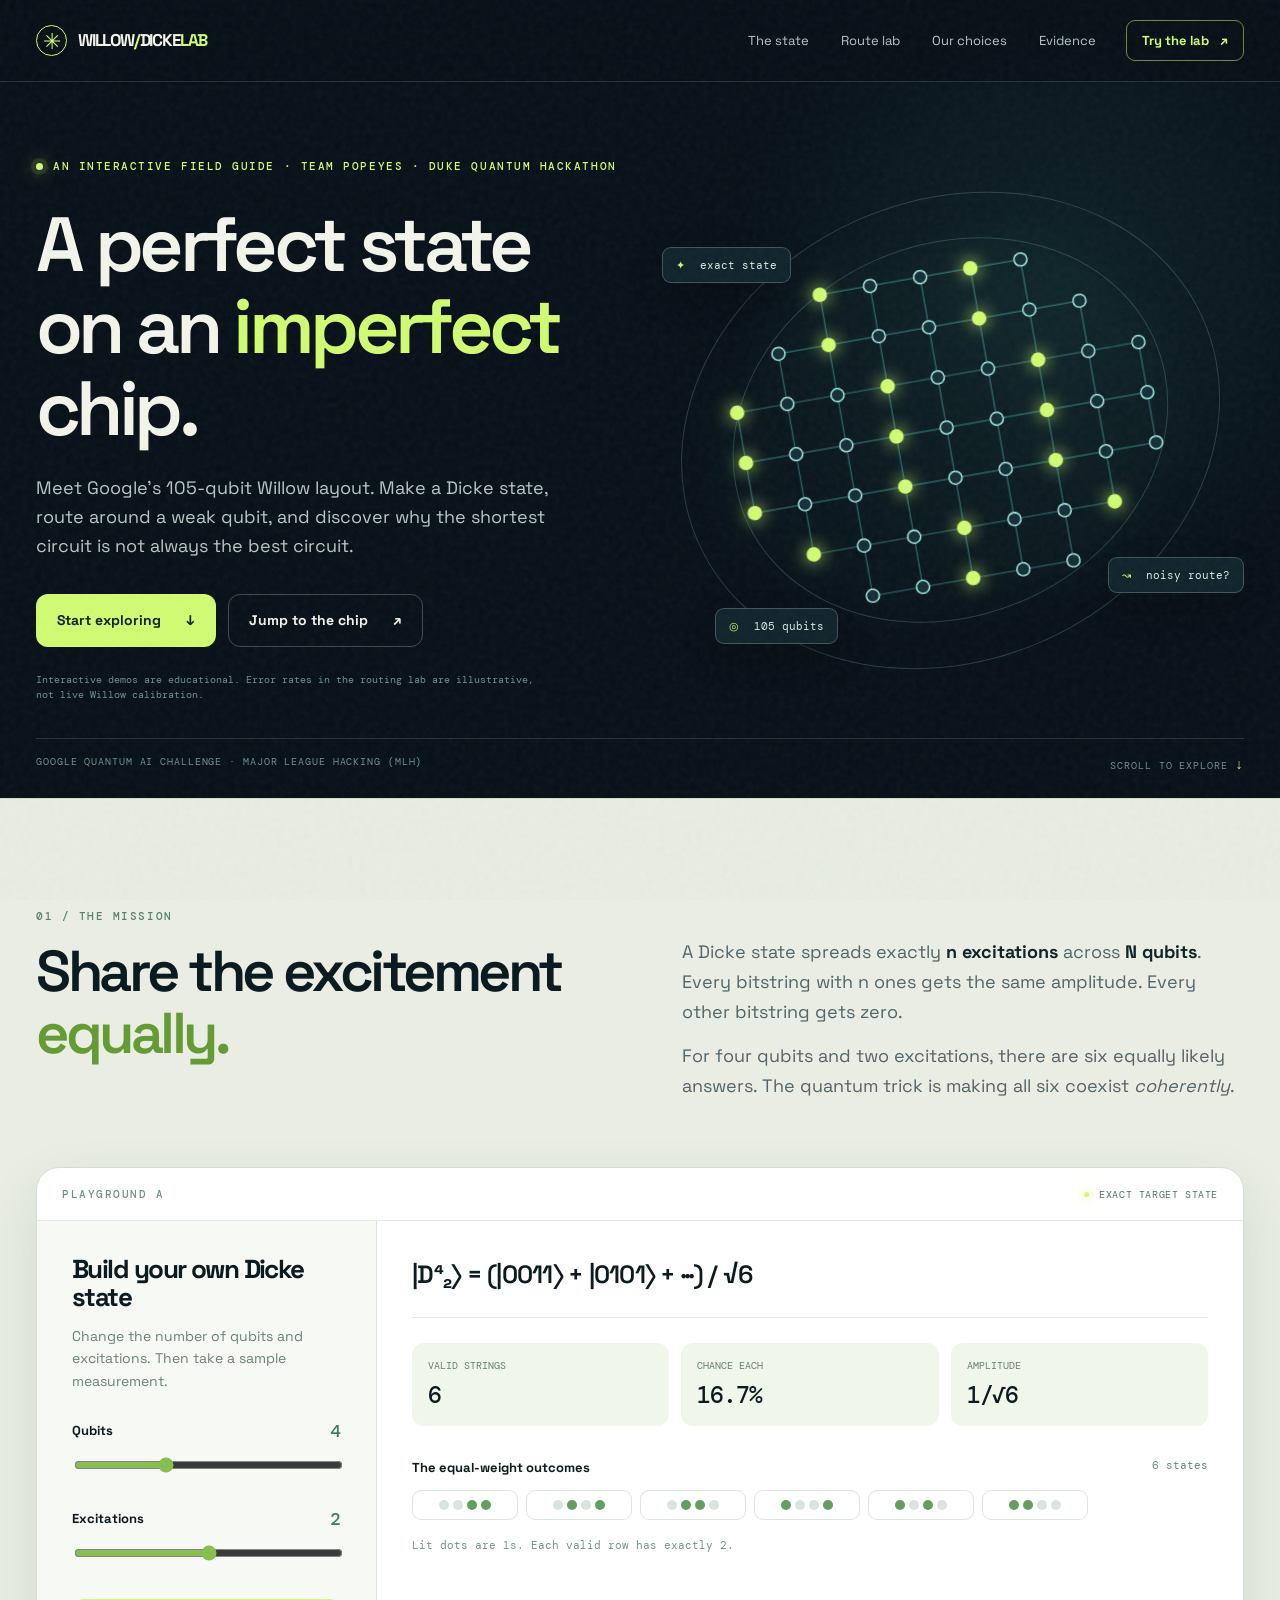
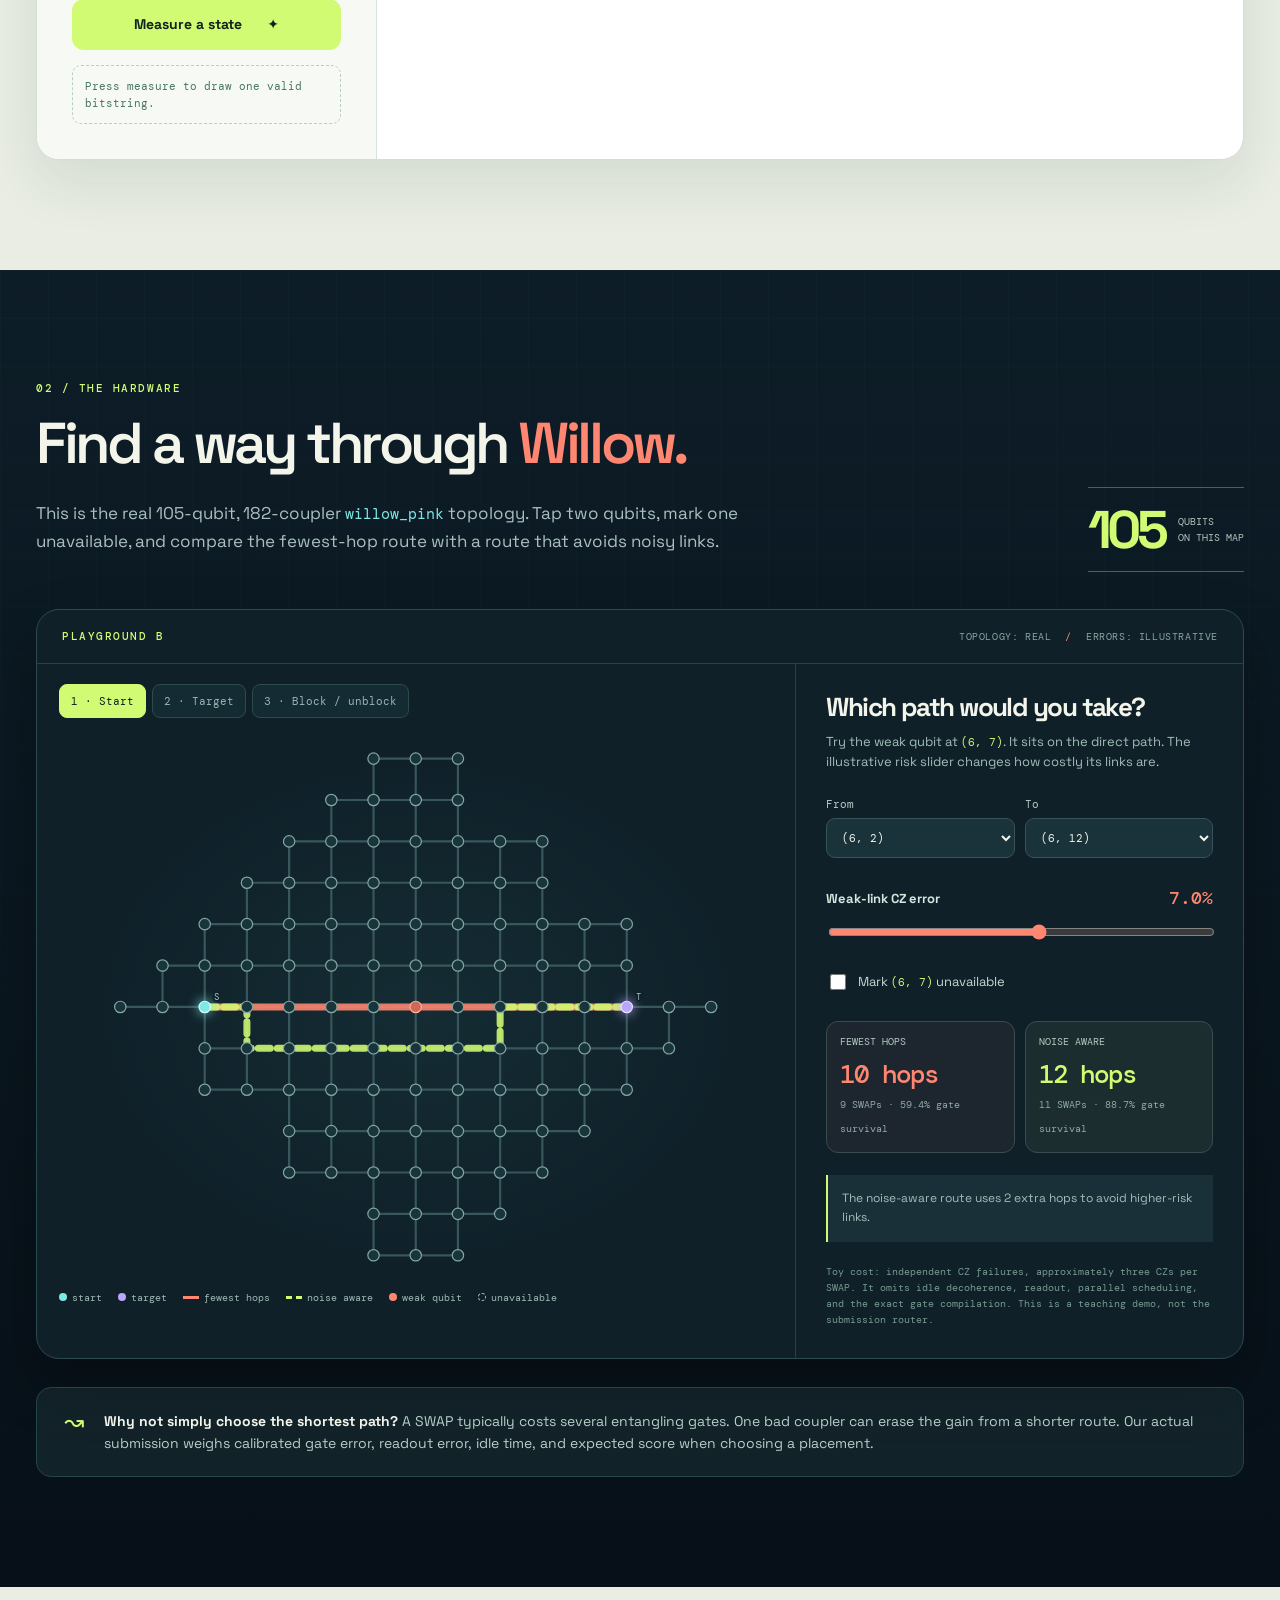
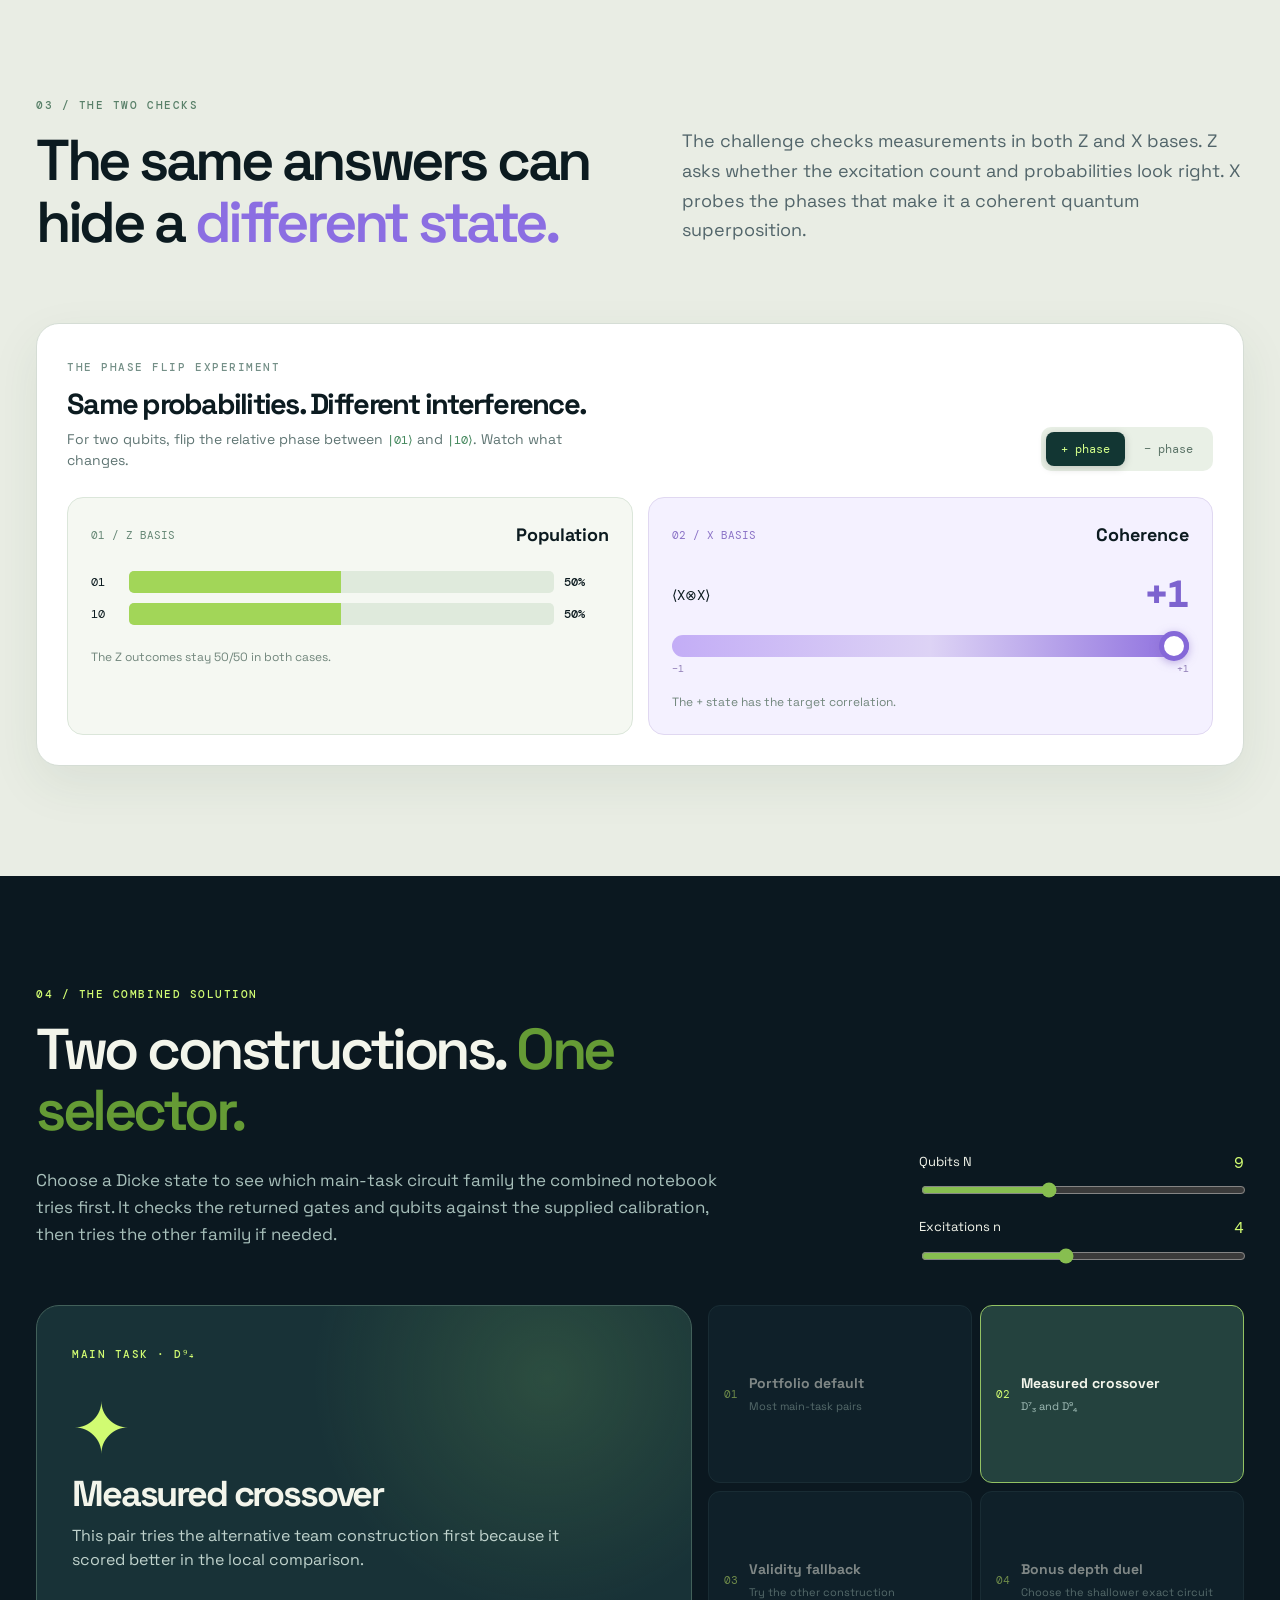
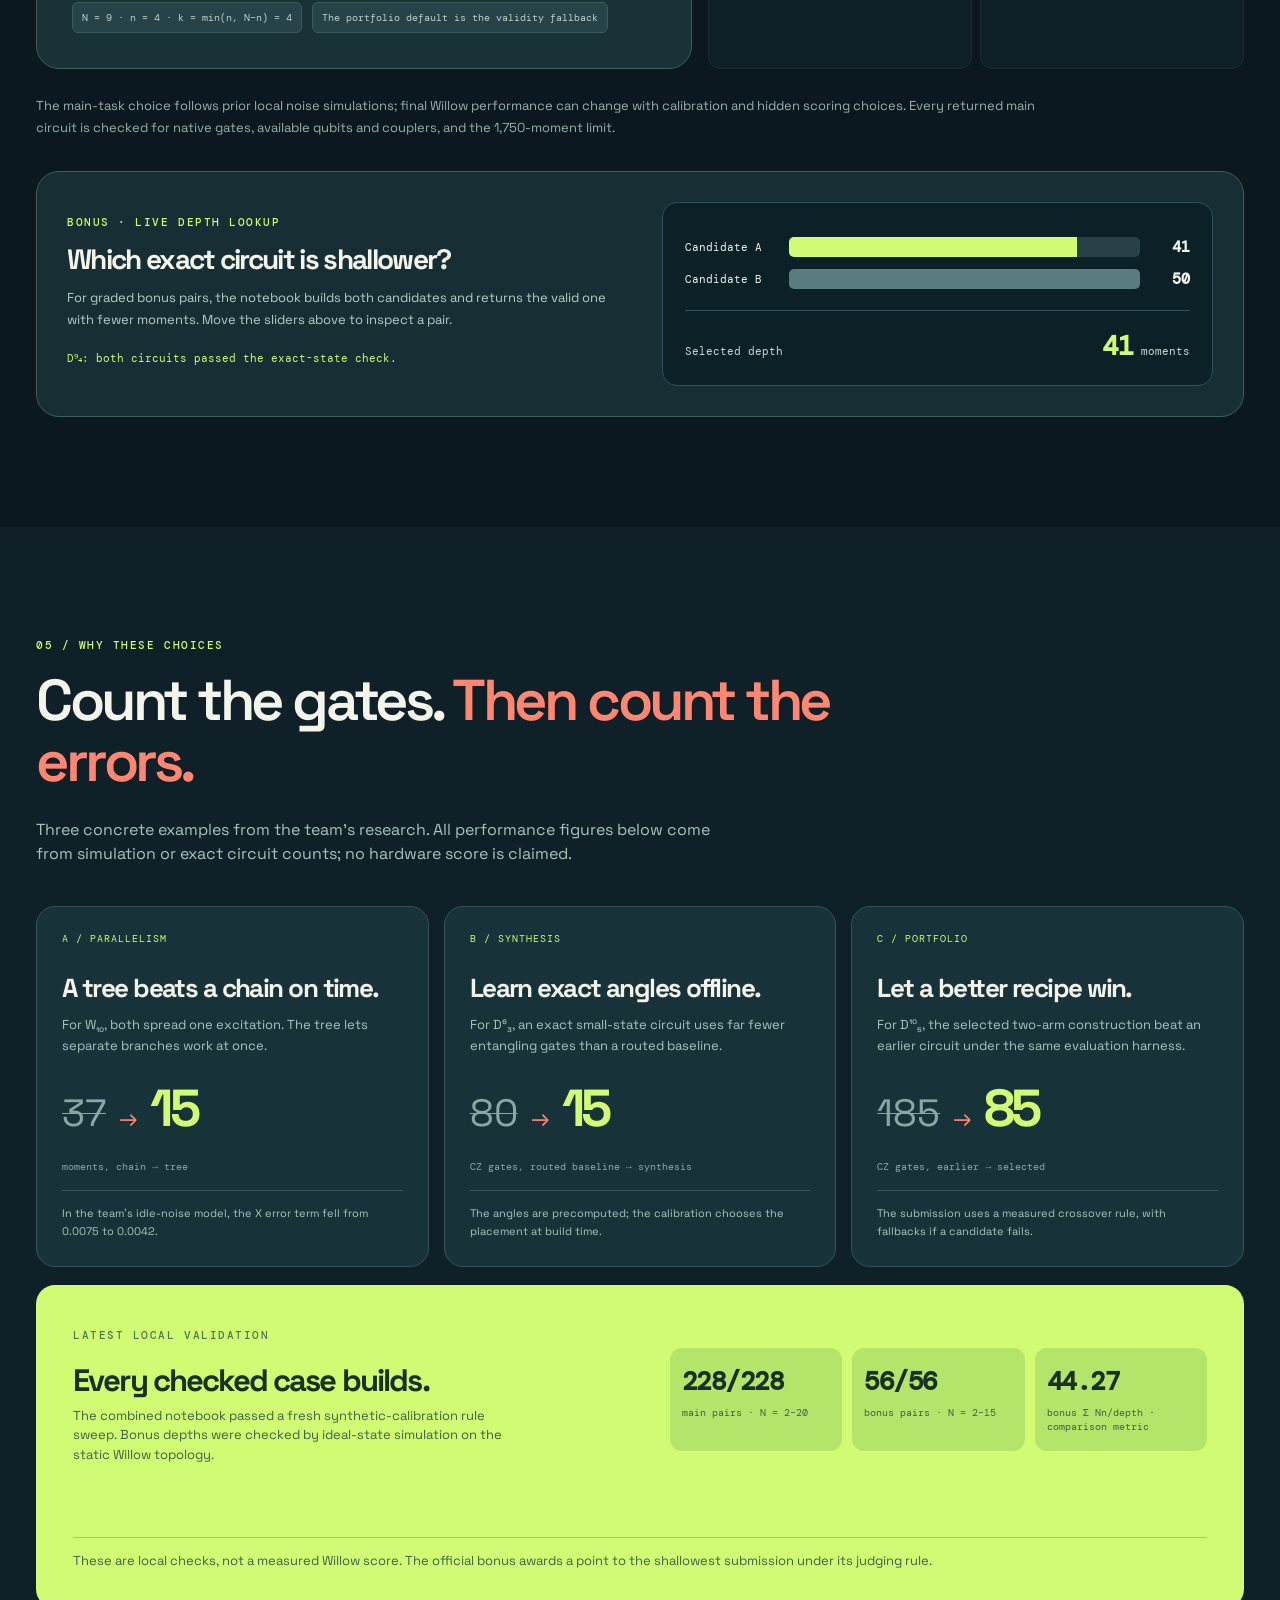
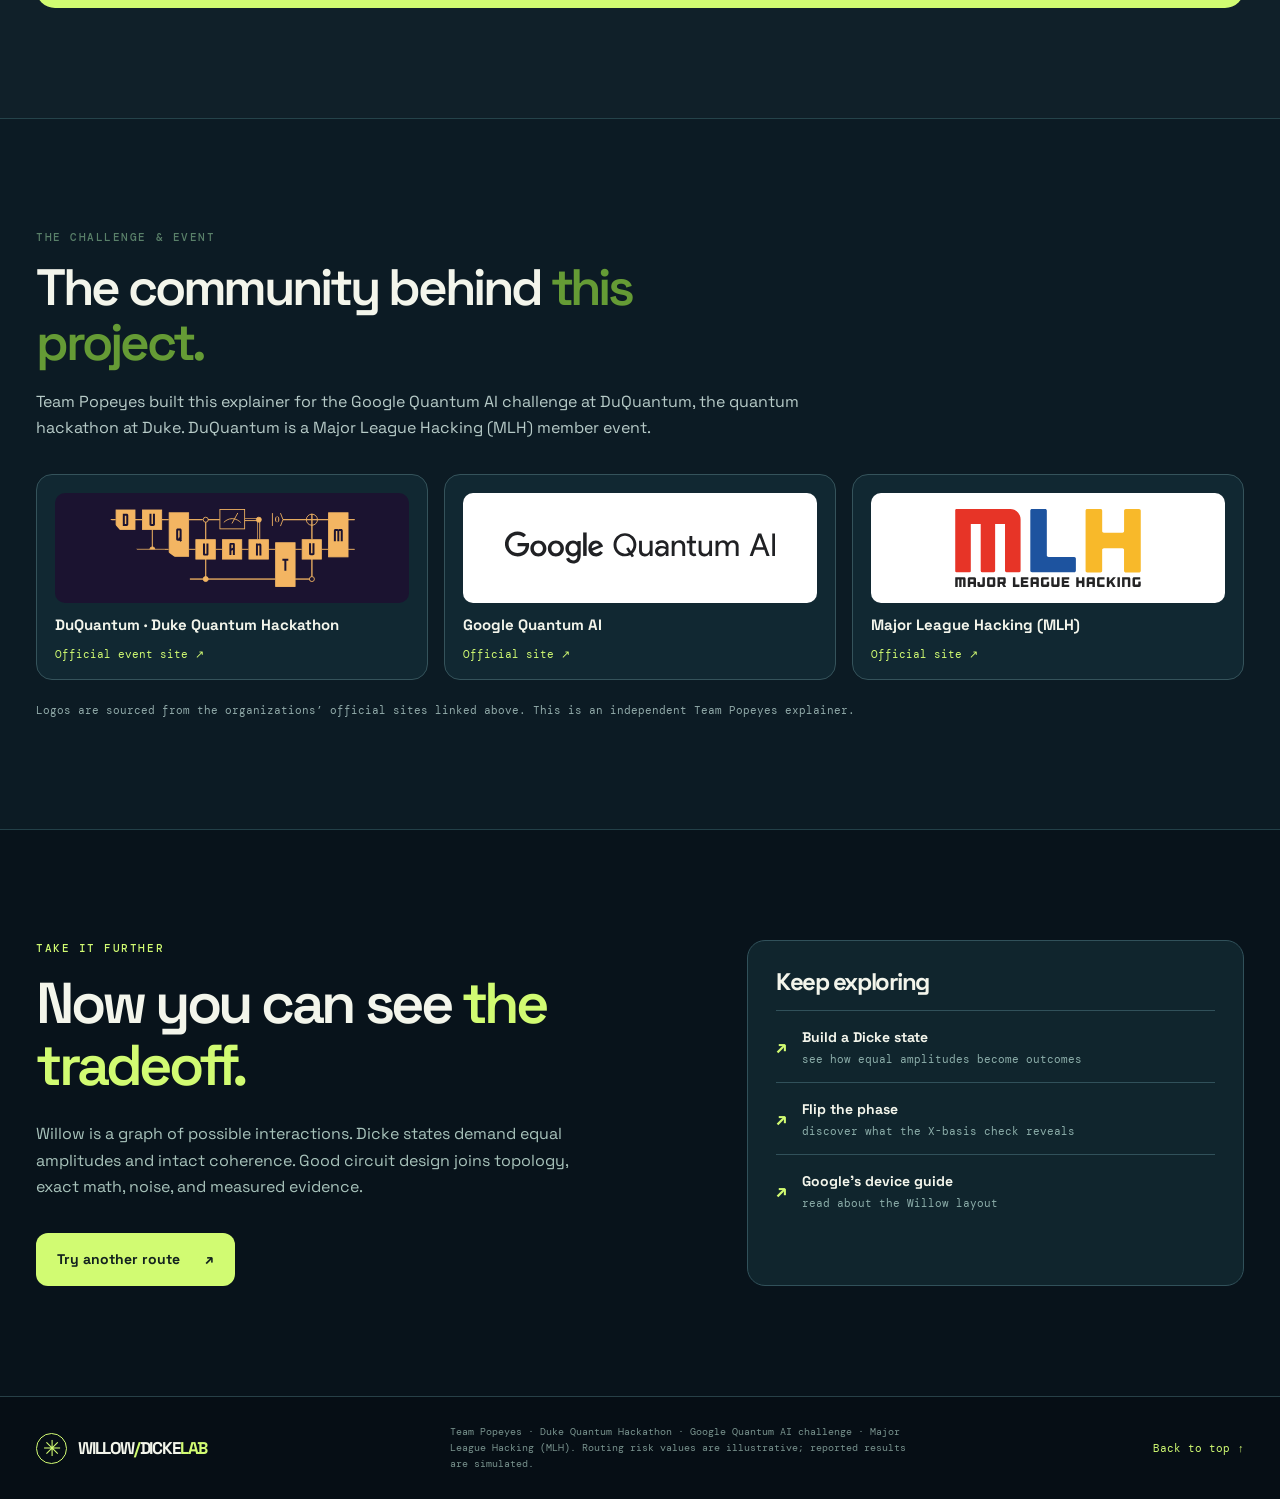
==== commit 94fa8fd7: "Show combined Dicke solution and bonus depths" ====
--- a/index.html
+++ b/index.html
@@ -9,8 +9,8 @@
   <link rel="preconnect" href="https://fonts.googleapis.com">
   <link rel="preconnect" href="https://fonts.gstatic.com" crossorigin>
   <link href="https://fonts.googleapis.com/css2?family=DM+Mono:wght@400;500&family=Space+Grotesk:wght@400;500;600;700&display=swap" rel="stylesheet">
-  <link rel="stylesheet" href="./styles.css">
-  <script src="./app.js" defer></script>
+  <link rel="stylesheet" href="./styles.css?v=combined2">
+  <script src="./app.js?v=combined2" defer></script>
 </head>
 <body>
   <div class="grain" aria-hidden="true"></div>
@@ -105,11 +105,46 @@
       <div class="wrap coherence-card card-surface"><div class="coherence-controls"><div><span class="mini-label">THE PHASE FLIP EXPERIMENT</span><h3>Same probabilities. Different interference.</h3><p>For two qubits, flip the relative phase between <code>|01⟩</code> and <code>|10⟩</code>. Watch what changes.</p></div><div class="phase-switch" role="group" aria-label="Relative phase"><button class="phase-option active" data-phase="plus" type="button">+ phase</button><button class="phase-option" data-phase="minus" type="button">− phase</button></div></div><div class="coherence-views"><div class="basis-card"><div class="basis-title"><span>01 / Z BASIS</span><strong>Population</strong></div><div class="bar-row"><span>01</span><div class="bar-track"><i style="width:50%"></i></div><b>50%</b></div><div class="bar-row"><span>10</span><div class="bar-track"><i style="width:50%"></i></div><b>50%</b></div><p id="z-observation">The Z outcomes stay 50/50 in both cases.</p></div><div class="basis-card x-basis"><div class="basis-title"><span>02 / X BASIS</span><strong>Coherence</strong></div><div class="interference"><span>⟨X⊗X⟩</span><strong id="xx-value">+1</strong></div><div class="interference-meter"><div id="interference-indicator"></div></div><p id="x-observation">The + state has the target correlation.</p></div></div></div>
     </section>
 
-    <section class="decision-section section-pad" id="decisions" aria-labelledby="decision-title"><div class="wrap"><p class="section-kicker">04 / THE SOLUTION</p><div class="decision-intro"><div><h2 id="decision-title">One target. <span class="accent-lime">Several recipes.</span></h2><p>Our code chooses a construction from the case and then places it on usable qubits. Change N and n to see the rule used by the team's circuit builder.</p></div><div class="decision-controls"><label>Qubits N <strong id="decision-n-label">6</strong><input id="decision-n" type="range" min="2" max="20" value="6"></label><label>Excitations n <strong id="decision-k-label">3</strong><input id="decision-k" type="range" min="0" max="6" value="3"></label></div></div><div class="decision-grid"><div class="selected-strategy card-surface"><span class="mini-label">FOR <span id="decision-case">D⁶₃</span></span><div class="strategy-symbol" id="strategy-symbol">✶</div><h3 id="strategy-name">Exact small-state synthesis</h3><p id="strategy-description">Use an exact, precomputed Ry + CZ circuit and place its shape on good physical qubits.</p><div class="strategy-meta"><span id="strategy-detail">k = min(n, N−n) = 3</span><span id="strategy-reason">Why: dense small states can be cheaper than a routed generic circuit</span></div></div><div class="strategy-menu" id="strategy-menu"><div data-strategy="product"><span>00</span><div><b>Product state</b><small>No entanglement needed</small></div></div><div data-strategy="tree"><span>01</span><div><b>Broadcast tree</b><small>Spread one excitation</small></div></div><div data-strategy="synth"><span>02</span><div><b>Exact synthesis</b><small>Small dense states</small></div></div><div data-strategy="portfolio"><span>03</span><div><b>Optimized portfolio</b><small>Measured crossover cases</small></div></div><div data-strategy="scs"><span>04</span><div><b>Path-based SCS</b><small>Compact fallback</small></div></div><div data-strategy="routed"><span>05</span><div><b>Routed B–E</b><small>General fallback</small></div></div></div></div><p class="method-note">For n &gt; N/2, the code builds the complementary state and flips all qubits. Because Dicke states are permutation symmetric, routing swaps do not need to be undone.</p></div></section>
+    <section class="decision-section section-pad" id="decisions" aria-labelledby="decision-title">
+      <div class="wrap">
+        <p class="section-kicker">04 / THE COMBINED SOLUTION</p>
+        <div class="decision-intro">
+          <div><h2 id="decision-title">Two constructions. <span class="accent-lime">One selector.</span></h2><p>Choose a Dicke state to see which main-task circuit family the combined notebook tries first. It checks the returned gates and qubits against the supplied calibration, then tries the other family if needed.</p></div>
+          <div class="decision-controls">
+            <label for="decision-n">Qubits N <strong id="decision-n-label">9</strong><input id="decision-n" type="range" min="2" max="20" value="9"></label>
+            <label for="decision-k">Excitations n <strong id="decision-k-label">4</strong><input id="decision-k" type="range" min="0" max="9" value="4"></label>
+          </div>
+        </div>
+        <div class="decision-grid">
+          <div class="selected-strategy card-surface">
+            <span class="mini-label">MAIN TASK · <span id="decision-case">D⁹₄</span></span>
+            <div class="strategy-symbol" id="strategy-symbol">✦</div>
+            <h3 id="strategy-name">Measured crossover</h3>
+            <p id="strategy-description">This case uses the alternative team construction first because it scored better in the local comparison.</p>
+            <div class="strategy-meta"><span id="strategy-detail">N = 9 · n = 4</span><span id="strategy-reason">Validated circuit; other family remains a fallback</span></div>
+          </div>
+          <div class="strategy-menu" id="strategy-menu">
+            <div data-strategy="default"><span>01</span><div><b>Portfolio default</b><small>Most main-task pairs</small></div></div>
+            <div data-strategy="crossover"><span>02</span><div><b>Measured crossover</b><small>D⁷₃ and D⁹₄</small></div></div>
+            <div data-strategy="fallback"><span>03</span><div><b>Validity fallback</b><small>Try the other construction</small></div></div>
+            <div data-strategy="bonus"><span>04</span><div><b>Bonus depth duel</b><small>Choose the shallower exact circuit</small></div></div>
+          </div>
+        </div>
+        <p class="method-note">The main-task choice follows prior local noise simulations; final Willow performance can change with calibration and hidden scoring choices. Every returned main circuit is checked for native gates, available qubits and couplers, and the 1,750-moment limit.</p>
+        <div class="bonus-lab card-surface" aria-live="polite">
+          <div><span class="mini-label">BONUS · LIVE DEPTH LOOKUP</span><h3>Which exact circuit is shallower?</h3><p>For graded bonus pairs, the notebook builds both candidates and returns the valid one with fewer moments. Move the sliders above to inspect a pair.</p><p id="bonus-eligibility" class="bonus-eligibility">Loading checked depths…</p></div>
+          <div class="bonus-depth-visual">
+            <div class="bonus-depth-row"><span>Candidate A</span><div class="bonus-track"><i id="bonus-a-bar"></i></div><strong id="bonus-a-depth">—</strong></div>
+            <div class="bonus-depth-row"><span>Candidate B</span><div class="bonus-track"><i id="bonus-b-bar"></i></div><strong id="bonus-b-depth">—</strong></div>
+            <div class="bonus-selected">Selected depth <strong id="bonus-selected-depth">—</strong><span>moments</span></div>
+          </div>
+        </div>
+      </div>
+    </section>
 
-    <section class="evidence-section section-pad" id="evidence" aria-labelledby="evidence-title"><div class="wrap"><p class="section-kicker">05 / WHY THESE CHOICES</p><h2 id="evidence-title">Count the gates. <span class="accent-coral">Then count the errors.</span></h2><p class="evidence-lead">Three concrete examples from the team's research. All performance figures below come from simulation or exact circuit counts; no hardware score is claimed.</p><div class="evidence-grid"><article class="evidence-card"><span class="evidence-index">A / PARALLELISM</span><h3>A tree beats a chain on time.</h3><p>For W₁₀, both spread one excitation. The tree lets separate branches work at once.</p><div class="evidence-number"><span>37</span><i>→</i><strong>15</strong><small>moments, chain → tree</small></div><p class="evidence-foot">In the team's idle-noise model, the X error term fell from 0.0075 to 0.0042.</p></article><article class="evidence-card"><span class="evidence-index">B / SYNTHESIS</span><h3>Learn exact angles offline.</h3><p>For D⁶₃, an exact small-state circuit uses far fewer entangling gates than a routed baseline.</p><div class="evidence-number"><span>80</span><i>→</i><strong>15</strong><small>CZ gates, routed baseline → synthesis</small></div><p class="evidence-foot">The angles are precomputed; the calibration chooses the placement at build time.</p></article><article class="evidence-card"><span class="evidence-index">C / PORTFOLIO</span><h3>Let a better recipe win.</h3><p>For D¹⁰₅, the selected two-arm construction beat an earlier circuit under the same evaluation harness.</p><div class="evidence-number"><span>185</span><i>→</i><strong>85</strong><small>CZ gates, earlier → selected</small></div><p class="evidence-foot">The submission uses a measured crossover rule, with fallbacks if a candidate fails.</p></article></div><div class="score-panel"><div><span class="mini-label">SIMULATED PORTFOLIO COMPARISON</span><h3>Better across the tested cases.</h3><p>Expected score summed over 25 cases through N = 10, using three synthetic calibrations and the team's noise model.</p></div><div class="score-bars"><div class="score-bar-row"><span>Preliminary combined</span><div><i style="width:88%"></i></div><b>90.77</b></div><div class="score-bar-row current"><span>Current team circuit</span><div><i style="width:100%"></i></div><b>102.88</b></div><small>These are model estimates, not a Willow hardware result.</small></div></div></div></section>
+    <section class="evidence-section section-pad" id="evidence" aria-labelledby="evidence-title"><div class="wrap"><p class="section-kicker">05 / WHY THESE CHOICES</p><h2 id="evidence-title">Count the gates. <span class="accent-coral">Then count the errors.</span></h2><p class="evidence-lead">Three concrete examples from the team's research. All performance figures below come from simulation or exact circuit counts; no hardware score is claimed.</p><div class="evidence-grid"><article class="evidence-card"><span class="evidence-index">A / PARALLELISM</span><h3>A tree beats a chain on time.</h3><p>For W₁₀, both spread one excitation. The tree lets separate branches work at once.</p><div class="evidence-number"><span>37</span><i>→</i><strong>15</strong><small>moments, chain → tree</small></div><p class="evidence-foot">In the team's idle-noise model, the X error term fell from 0.0075 to 0.0042.</p></article><article class="evidence-card"><span class="evidence-index">B / SYNTHESIS</span><h3>Learn exact angles offline.</h3><p>For D⁶₃, an exact small-state circuit uses far fewer entangling gates than a routed baseline.</p><div class="evidence-number"><span>80</span><i>→</i><strong>15</strong><small>CZ gates, routed baseline → synthesis</small></div><p class="evidence-foot">The angles are precomputed; the calibration chooses the placement at build time.</p></article><article class="evidence-card"><span class="evidence-index">C / PORTFOLIO</span><h3>Let a better recipe win.</h3><p>For D¹⁰₅, the selected two-arm construction beat an earlier circuit under the same evaluation harness.</p><div class="evidence-number"><span>185</span><i>→</i><strong>85</strong><small>CZ gates, earlier → selected</small></div><p class="evidence-foot">The submission uses a measured crossover rule, with fallbacks if a candidate fails.</p></article></div><div class="score-panel"><div><span class="mini-label">LATEST LOCAL VALIDATION</span><h3>Every checked case builds.</h3><p>The combined notebook passed a fresh synthetic-calibration rule sweep. Bonus depths were checked by ideal-state simulation on the static Willow topology.</p></div><div class="validation-stats"><div><strong>228/228</strong><span>main pairs · N = 2–20</span></div><div><strong>56/56</strong><span>bonus pairs · N = 2–15</span></div><div><strong>44.27</strong><span>bonus Σ Nn/depth · comparison metric</span></div></div><p class="validation-caveat">These are local checks, not a measured Willow score. The official bonus awards a point to the shallowest submission under its judging rule.</p></div></div></section>
 
-    <section class="credits-section section-pad" aria-labelledby="credits-title">
+    <section class="credits-section section-pad" id="credits" aria-labelledby="credits-title">
       <div class="wrap">
         <p class="section-kicker">THE CHALLENGE &amp; EVENT</p>
         <h2 id="credits-title">The community behind <span class="accent-lime">this project.</span></h2>
--- a/styles.css
+++ b/styles.css
@@ -28,3 +28,25 @@
 .credit-card>span:last-child{color:var(--lime);font:11px var(--mono);margin-top:auto}
 .credits-note{color:#91aaa9;font:11px/1.6 var(--mono);margin:22px 0 0}
 @media(max-width:800px){.credits-grid{grid-template-columns:1fr}.credit-logo{height:100px}.credits-section h2{font-size:40px}}
+
+/* Combined submission: the bonus lookup uses checked circuit depths. */
+.bonus-lab{margin-top:32px;background:#172e35;border:1px solid #42605a;padding:30px;display:grid;grid-template-columns:1fr 1fr;gap:44px;align-items:center}
+.bonus-lab .mini-label{color:var(--lime)}
+.bonus-lab h3{font-size:28px;margin:12px 0}
+.bonus-lab p{color:#b8cdc5;font-size:13px;line-height:1.65;max-width:550px}
+.bonus-lab .bonus-eligibility{color:var(--lime);font:11px/1.6 var(--mono);margin-top:20px}
+.bonus-depth-visual{background:#0c2027;border:1px solid #31505a;border-radius:15px;padding:22px}
+.bonus-depth-row{display:grid;grid-template-columns:94px 1fr 40px;gap:10px;align-items:center;margin:12px 0;font:11px var(--mono)}
+.bonus-depth-row strong{text-align:right;font-size:15px}
+.bonus-track{height:20px;background:#284047;border-radius:5px;overflow:hidden}
+.bonus-track i{display:block;height:100%;background:#587c80;transition:width .3s ease}
+.bonus-track i.chosen{background:var(--lime)}
+.bonus-selected{display:flex;align-items:baseline;gap:7px;margin-top:21px;padding-top:17px;border-top:1px solid #31505a;color:#c4ddd1;font:11px var(--mono)}
+.bonus-selected strong{margin-left:auto;font-size:27px;color:var(--lime)}
+.validation-stats{display:grid;grid-template-columns:repeat(3,minmax(0,1fr));gap:10px;align-self:center}
+.validation-stats>div{background:#b4e56a;border-radius:12px;padding:17px 12px;min-height:90px}
+.validation-stats strong{display:block;font:600 clamp(20px,2vw,31px) var(--mono);letter-spacing:-.06em}
+.validation-stats span{display:block;color:#3d604e;font:10px/1.4 var(--mono);margin-top:8px}
+.score-panel .validation-caveat{grid-column:1/-1;max-width:none;margin:0;padding-top:13px;border-top:1px solid #9ece62}
+@media(max-width:800px){.bonus-lab{grid-template-columns:1fr;gap:16px}.validation-stats strong{font-size:24px}}
+@media(max-width:600px){.bonus-lab{padding:20px}.validation-stats{grid-template-columns:1fr}.validation-stats>div{min-height:0}.bonus-depth-row{grid-template-columns:78px 1fr 30px;font-size:9px}}
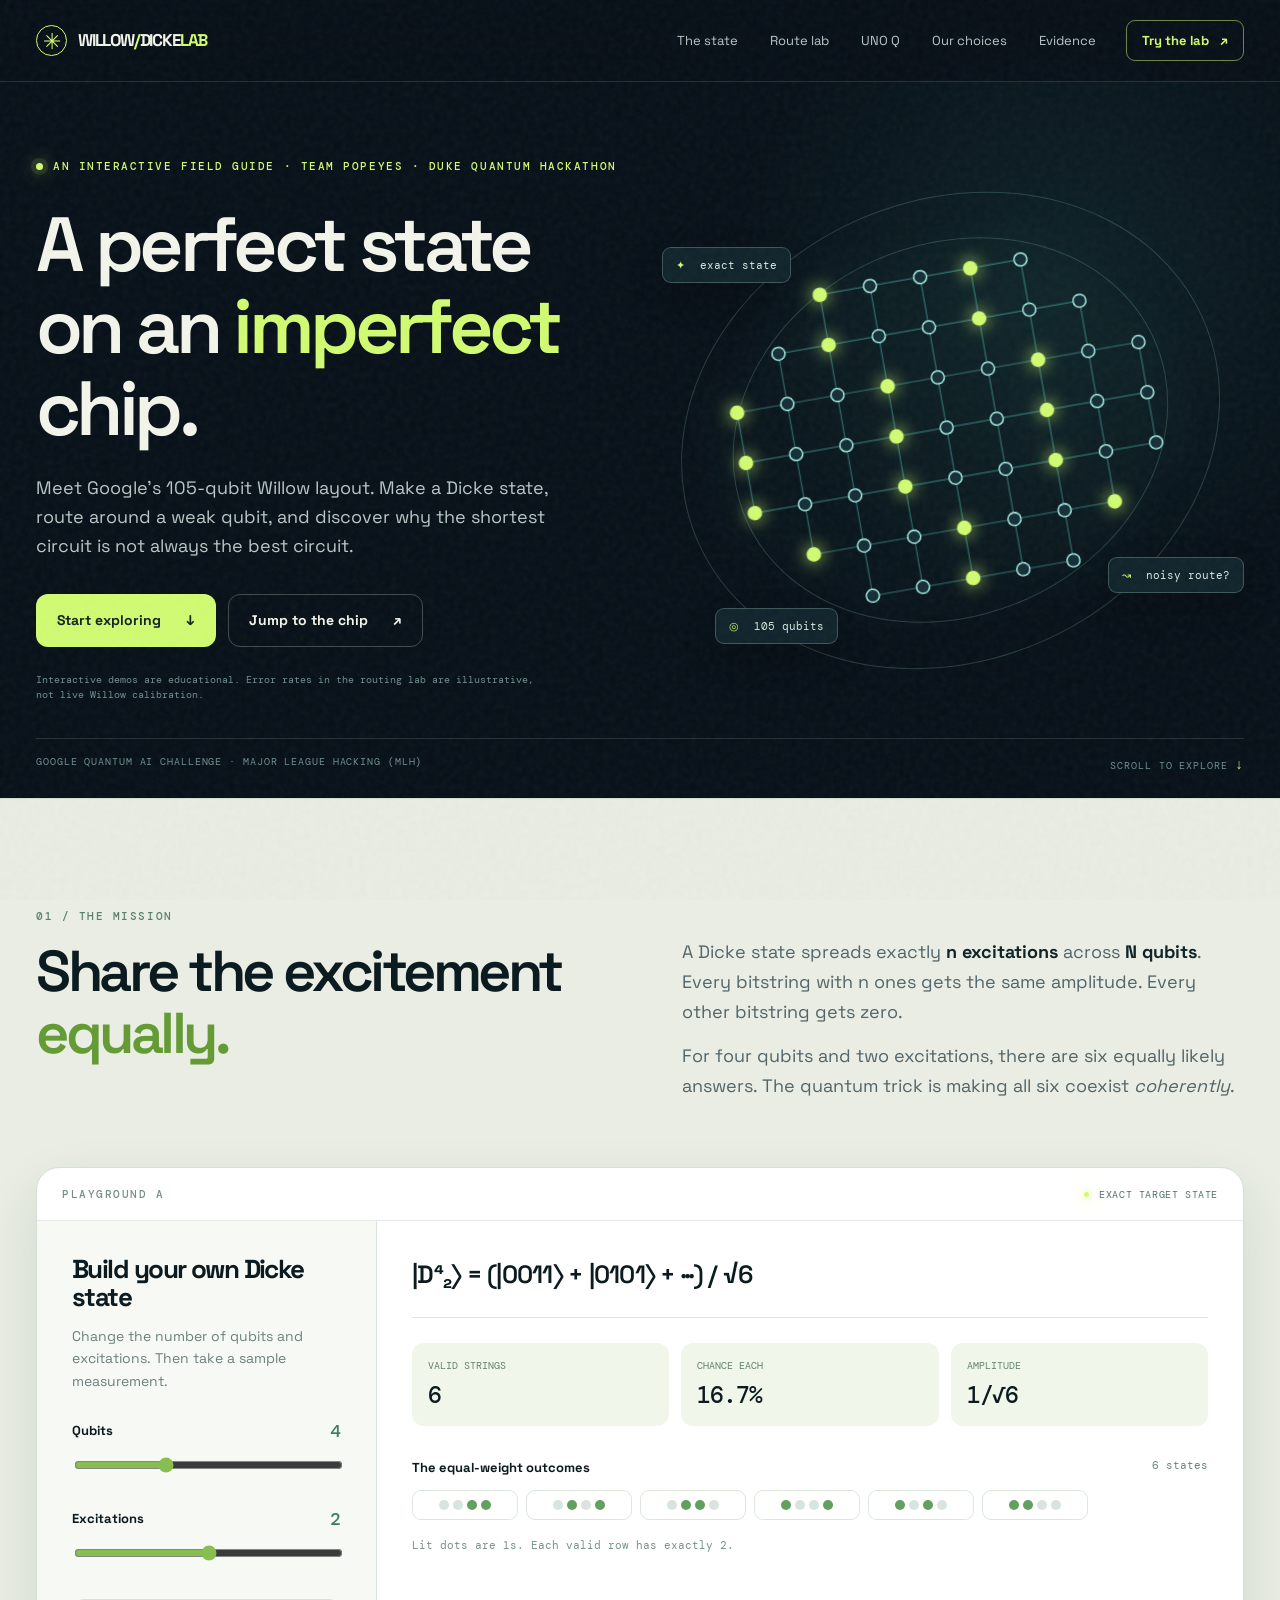
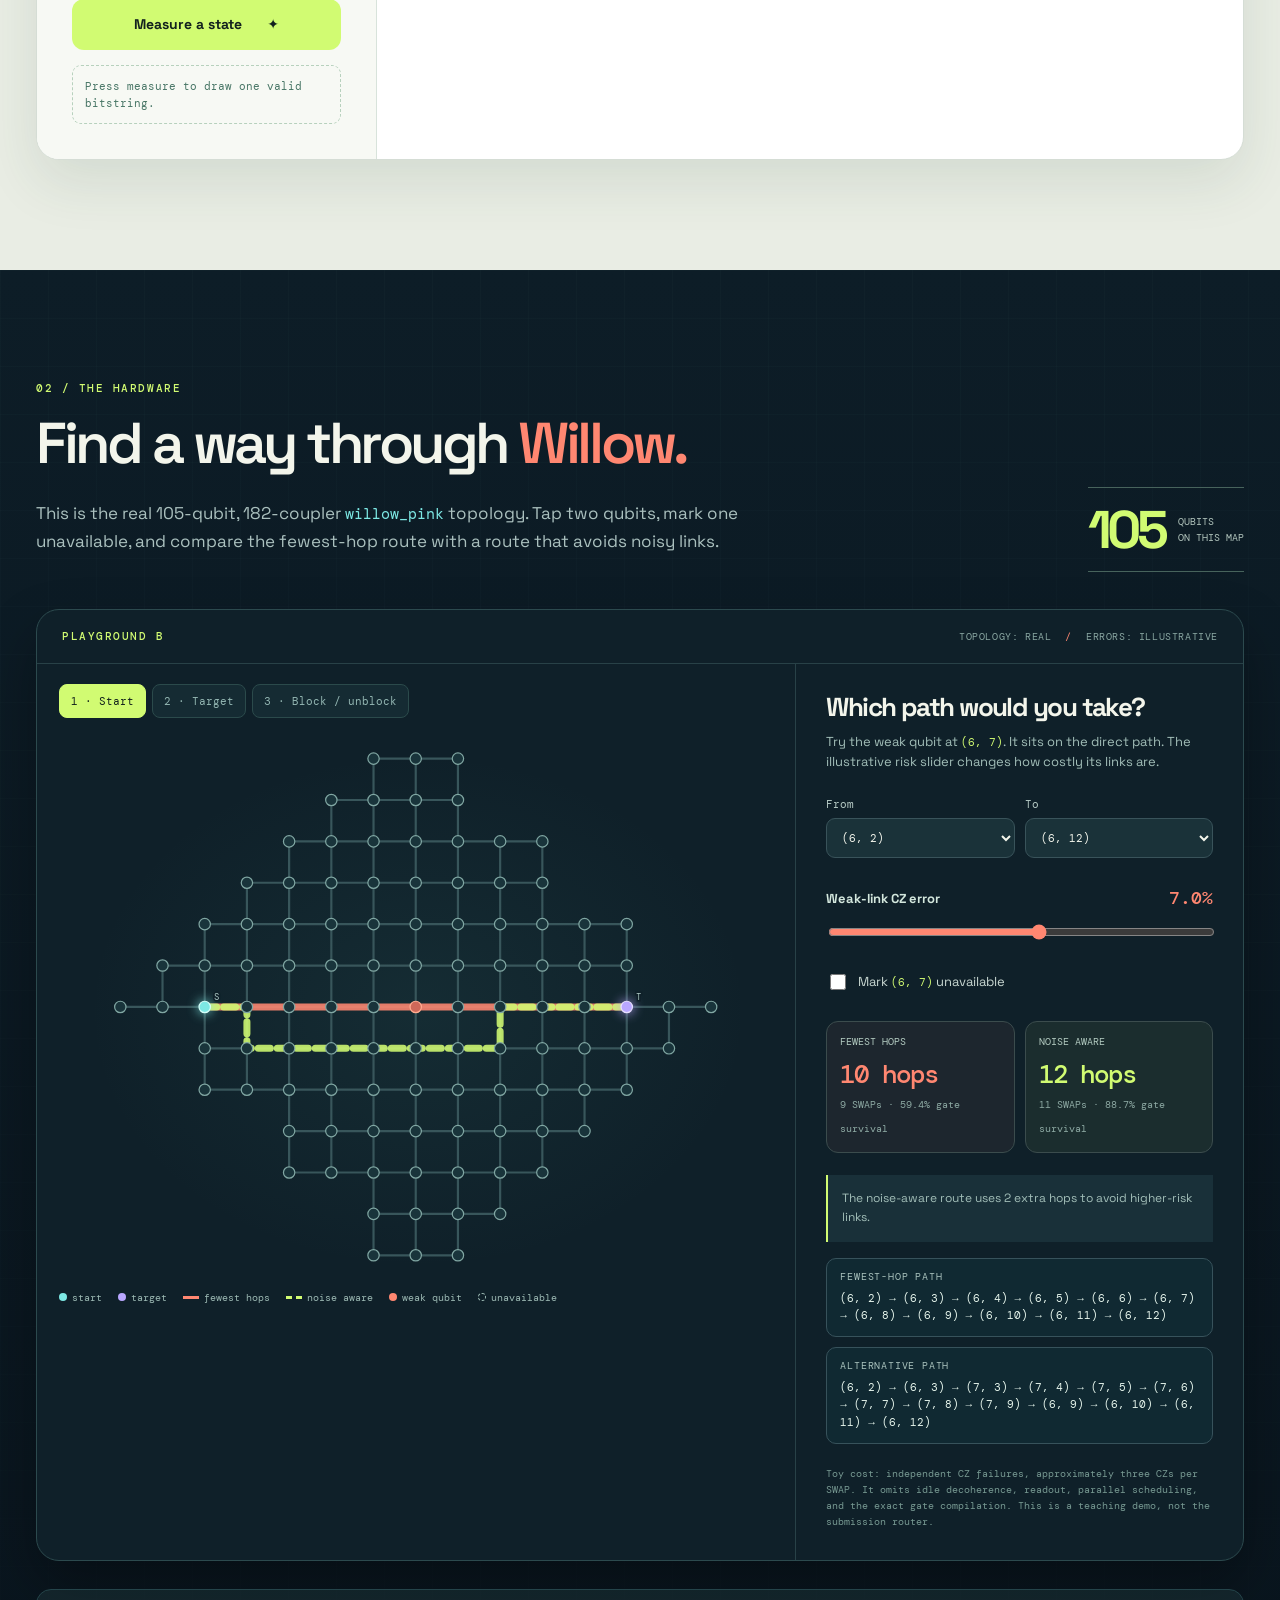
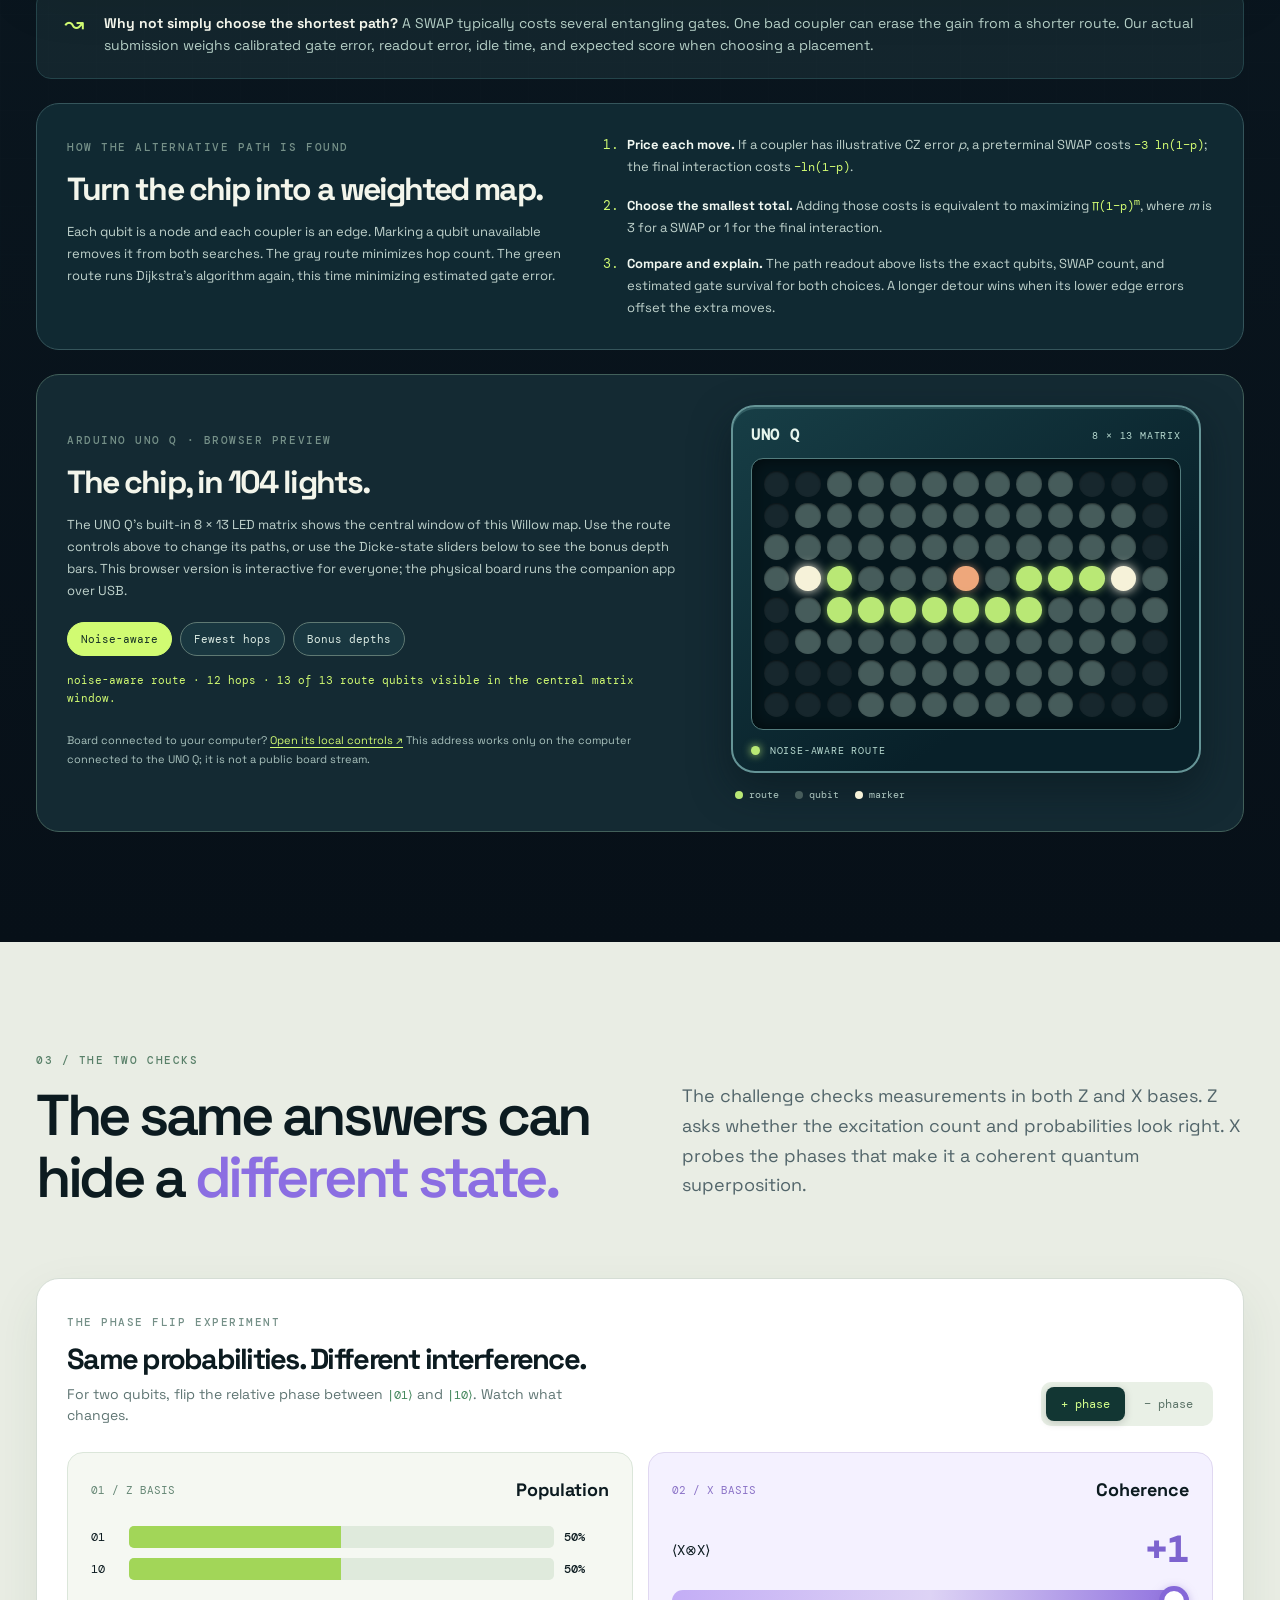
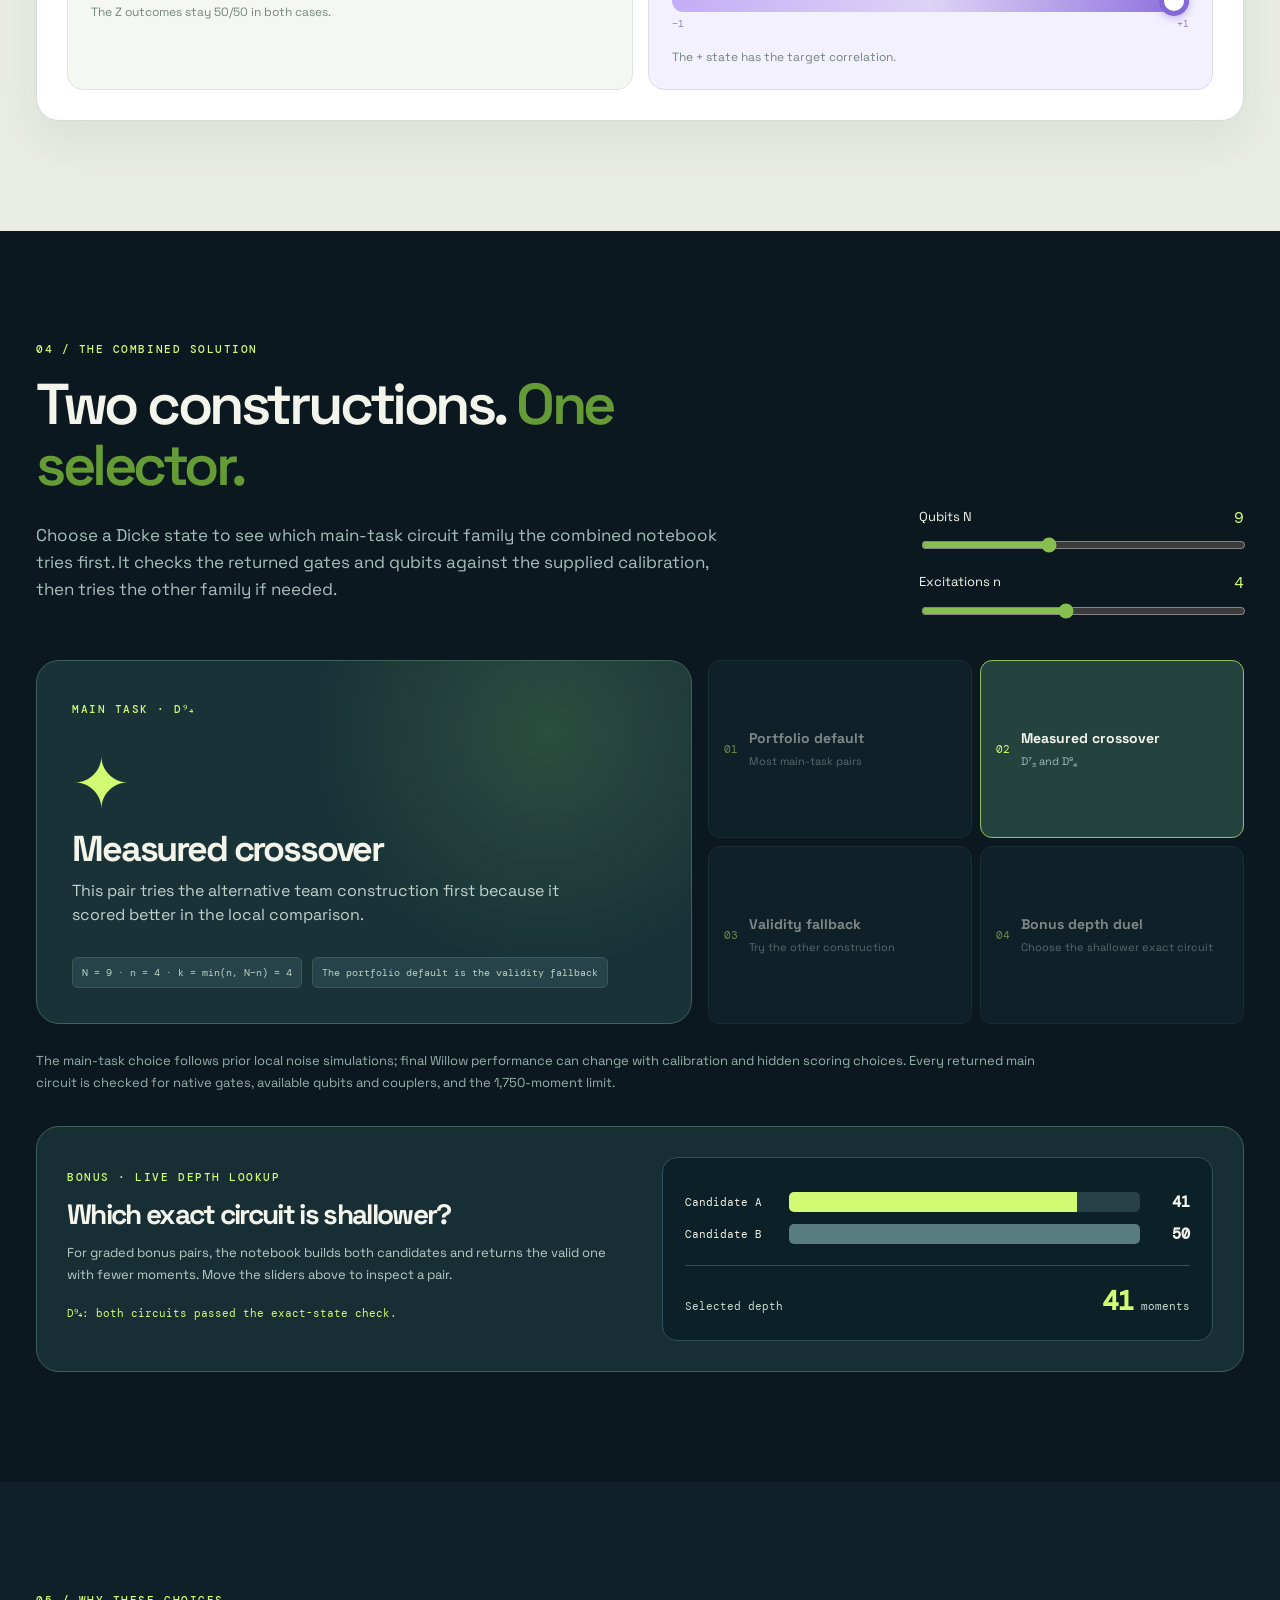
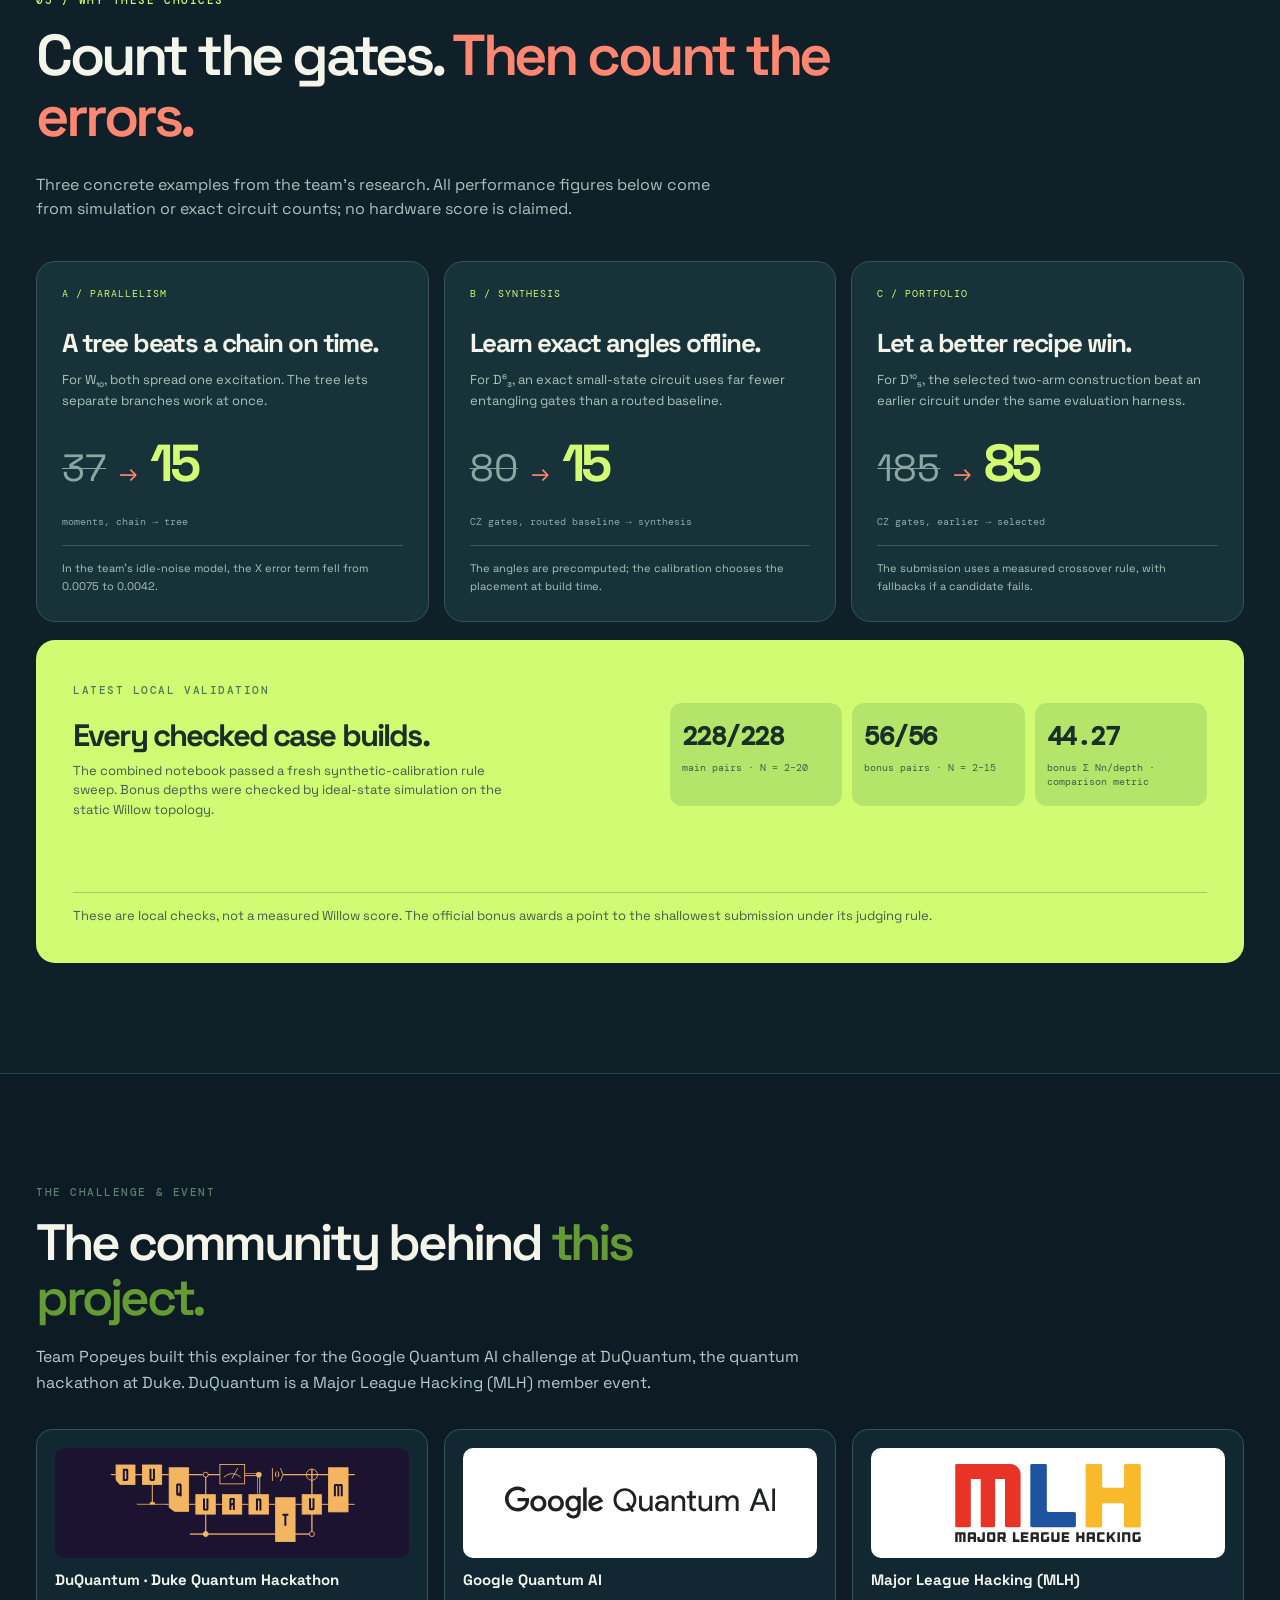
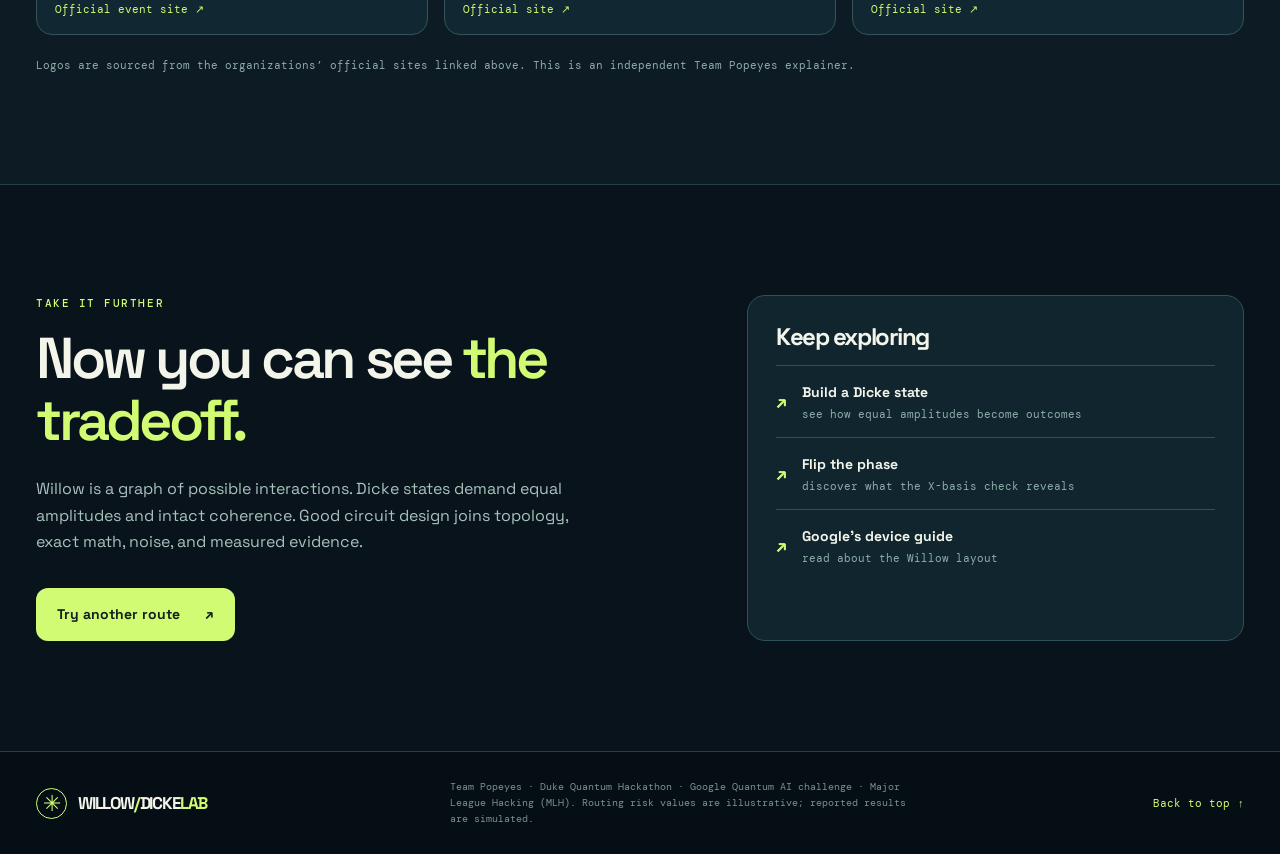
==== commit 9ffdc648: "Explain routing and preview UNO Q matrix" ====
--- a/index.html
+++ b/index.html
@@ -9,15 +9,15 @@
   <link rel="preconnect" href="https://fonts.googleapis.com">
   <link rel="preconnect" href="https://fonts.gstatic.com" crossorigin>
   <link href="https://fonts.googleapis.com/css2?family=DM+Mono:wght@400;500&family=Space+Grotesk:wght@400;500;600;700&display=swap" rel="stylesheet">
-  <link rel="stylesheet" href="./styles.css?v=combined2">
-  <script src="./app.js?v=combined2" defer></script>
+  <link rel="stylesheet" href="./styles.css?v=uno-method3">
+  <script src="./app.js?v=uno-method3" defer></script>
 </head>
 <body>
   <div class="grain" aria-hidden="true"></div>
   <header class="site-header">
     <a class="brand" href="#top" aria-label="Willow Dicke Lab home"><span class="brand-mark" aria-hidden="true">✳</span><span>WILLOW<span class="brand-light">/</span>DICKE<span class="brand-light">LAB</span></span></a>
     <nav aria-label="Main navigation">
-      <a href="#state">The state</a><a href="#routing">Route lab</a><a href="#decisions">Our choices</a><a href="#evidence">Evidence</a>
+      <a href="#state">The state</a><a href="#routing">Route lab</a><a href="#uno">UNO Q</a><a href="#decisions">Our choices</a><a href="#evidence">Evidence</a>
     </nav>
     <a class="header-cta" href="#routing">Try the lab <span aria-hidden="true">↗</span></a>
   </header>
@@ -93,11 +93,20 @@
             <label class="checkbox-row"><input id="block-weak" type="checkbox"><span>Mark <code>(6, 7)</code> unavailable</span></label>
             <div class="route-comparison"><div class="route-result hops"><span>FEWEST HOPS</span><strong id="hops-count">—</strong><small id="hops-risk">—</small></div><div class="route-result weighted"><span>NOISE AWARE</span><strong id="weighted-count">—</strong><small id="weighted-risk">—</small></div></div>
             <p id="route-explanation" class="route-explanation" aria-live="polite">Choose two qubits to compare routes.</p>
+            <div class="route-paths" aria-live="polite"><div><span>FEWEST-HOP PATH</span><code id="hops-path">—</code></div><div><span>ALTERNATIVE PATH</span><code id="weighted-path">—</code></div></div>
             <p class="micro-copy route-caveat">Toy cost: independent CZ failures, approximately three CZs per SWAP. It omits idle decoherence, readout, parallel scheduling, and the exact gate compilation. This is a teaching demo, not the submission router.</p>
           </div>
         </div>
       </div>
       <div class="wrap callout"><div class="callout-icon">↝</div><p><strong>Why not simply choose the shortest path?</strong> A SWAP typically costs several entangling gates. One bad coupler can erase the gain from a shorter route. Our actual submission weighs calibrated gate error, readout error, idle time, and expected score when choosing a placement.</p></div>
+      <div class="wrap route-method card-surface" aria-labelledby="route-method-title">
+        <div><span class="mini-label">HOW THE ALTERNATIVE PATH IS FOUND</span><h3 id="route-method-title">Turn the chip into a weighted map.</h3><p>Each qubit is a node and each coupler is an edge. Marking a qubit unavailable removes it from both searches. The gray route minimizes hop count. The green route runs Dijkstra’s algorithm again, this time minimizing estimated gate error.</p></div>
+        <ol><li><strong>Price each move.</strong> If a coupler has illustrative CZ error <em>p</em>, a preterminal SWAP costs <code>−3 ln(1−p)</code>; the final interaction costs <code>−ln(1−p)</code>.</li><li><strong>Choose the smallest total.</strong> Adding those costs is equivalent to maximizing <code>∏(1−p)<sup>m</sup></code>, where <em>m</em> is 3 for a SWAP or 1 for the final interaction.</li><li><strong>Compare and explain.</strong> The path readout above lists the exact qubits, SWAP count, and estimated gate survival for both choices. A longer detour wins when its lower edge errors offset the extra moves.</li></ol>
+      </div>
+      <div class="wrap uno-panel card-surface" id="uno" aria-labelledby="uno-title">
+        <div class="uno-copy"><span class="mini-label">ARDUINO UNO Q · BROWSER PREVIEW</span><h3 id="uno-title">The chip, in 104 lights.</h3><p>The UNO Q’s built-in 8 × 13 LED matrix shows the central window of this Willow map. Use the route controls above to change its paths, or use the Dicke-state sliders below to see the bonus depth bars. This browser version is interactive for everyone; the physical board runs the companion app over USB.</p><div class="uno-switch" role="group" aria-label="Matrix preview mode"><button class="uno-mode active" data-uno-mode="aware" type="button">Noise-aware</button><button class="uno-mode" data-uno-mode="direct" type="button">Fewest hops</button><button class="uno-mode" data-uno-mode="bonus" type="button">Bonus depths</button></div><p id="uno-caption" class="uno-caption" aria-live="polite">Loading matrix preview…</p><p class="uno-local-note">Board connected to your computer? <a href="http://127.0.0.1:7000/" target="_blank" rel="noopener noreferrer">Open its local controls ↗</a> This address works only on the computer connected to the UNO Q; it is not a public board stream.</p></div>
+        <div class="uno-display"><div class="uno-bezel"><div class="uno-bezel-top"><span>UNO Q</span><span>8 × 13 MATRIX</span></div><div id="uno-matrix" class="uno-matrix" role="img" aria-label="Interactive browser preview of the Arduino UNO Q LED matrix"></div><div class="uno-bezel-bottom"><span id="uno-indicator" class="uno-indicator"></span><span id="uno-display-label">ERROR-AWARE ROUTE</span></div></div><div class="uno-key"><span><i class="uno-key-route"></i> route</span><span><i class="uno-key-node"></i> qubit</span><span><i class="uno-key-marker"></i> marker</span></div></div>
+      </div>
     </section>
 
     <section class="coherence-section section-pad" id="checks" aria-labelledby="checks-title">
--- a/styles.css
+++ b/styles.css
@@ -50,3 +50,50 @@
 .score-panel .validation-caveat{grid-column:1/-1;max-width:none;margin:0;padding-top:13px;border-top:1px solid #9ece62}
 @media(max-width:800px){.bonus-lab{grid-template-columns:1fr;gap:16px}.validation-stats strong{font-size:24px}}
 @media(max-width:600px){.bonus-lab{padding:20px}.validation-stats{grid-template-columns:1fr}.validation-stats>div{min-height:0}.bonus-depth-row{grid-template-columns:78px 1fr 30px;font-size:9px}}
+
+/* Routing method and Arduino UNO Q browser preview. */
+.route-paths{display:grid;gap:10px;margin:16px 0 18px}
+.route-paths>div{background:#102932;border:1px solid #37525b;border-radius:10px;padding:11px 13px}
+.route-paths span{display:block;color:#a9c2bd;font:10px var(--mono);letter-spacing:.08em;margin-bottom:7px}
+.route-paths code{display:block;color:#e6f5ec;font:11px/1.6 var(--mono);overflow-wrap:anywhere}
+.route-method{display:grid;grid-template-columns:.9fr 1.1fr;gap:36px;margin-top:24px;padding:30px;background:#102932;border:1px solid #35555b}
+.route-method h3,.uno-panel h3{font-size:clamp(24px,2.5vw,34px);line-height:1.15;margin:13px 0}
+.route-method p,.route-method li,.uno-panel p{color:#bfd2cc;font-size:13px;line-height:1.7}
+.route-method ol{margin:0;padding-left:24px;display:grid;gap:14px}
+.route-method li::marker{color:var(--lime);font-family:var(--mono)}
+.route-method strong{color:#f1f8f1}
+.route-method code{color:var(--lime);font-size:12px}
+.uno-panel{display:grid;grid-template-columns:1fr minmax(310px,.8fr);gap:34px;align-items:center;margin-top:24px;padding:30px;background:#142a33;border:1px solid #42605a;scroll-margin-top:90px}
+.uno-copy>p{max-width:660px}
+.uno-switch{display:flex;flex-wrap:wrap;gap:8px;margin:20px 0 16px}
+.uno-mode{border:1px solid #5f7973;background:#193740;color:#d9e9e1;border-radius:999px;padding:9px 13px;font:11px var(--mono);cursor:pointer}
+.uno-mode:hover,.uno-mode:focus-visible{border-color:var(--lime)}
+.uno-mode.active{background:var(--lime);border-color:var(--lime);color:#153025}
+.uno-caption{min-height:48px;color:var(--lime)!important;font:11px/1.6 var(--mono)!important}
+.uno-local-note{font-size:11px!important;color:#a9c2bd!important}
+.uno-local-note a{color:var(--lime);text-decoration:underline;text-underline-offset:3px}
+.uno-display{max-width:470px;width:100%;justify-self:center}
+.uno-bezel{padding:18px 18px 14px;border:2px solid #659496;border-radius:24px;background:linear-gradient(145deg,#173e46,#082029 70%);box-shadow:0 16px 38px #07171c88,inset 0 2px 0 #7db5b444}
+.uno-bezel-top,.uno-bezel-bottom{display:flex;align-items:center;justify-content:space-between;color:#b8dbd1;font:10px var(--mono);letter-spacing:.08em}
+.uno-bezel-top{margin-bottom:13px}
+.uno-bezel-top span:first-child{color:#e6f5ed;font-weight:700;font-size:15px}
+.uno-bezel-bottom{justify-content:flex-start;gap:10px;margin-top:14px}
+.uno-matrix{display:grid;grid-template-columns:repeat(13,minmax(0,1fr));grid-template-rows:repeat(8,1fr);gap:clamp(3px,.55vw,6px);aspect-ratio:13/8;padding:12px;background:#05161c;border:1px solid #537c7d;border-radius:12px;box-shadow:inset 0 0 16px #0009}
+.uno-led{display:block;aspect-ratio:1;border-radius:50%;background:#17272d;box-shadow:inset 0 1px 2px #0008}
+.uno-led.node{background:#465c5b}
+.uno-led.on-route{background:#b9e875;box-shadow:0 0 9px #b9e8759c}
+.uno-led.weak{background:#eea77b;box-shadow:0 0 8px #eea77b99}
+.uno-led.blocked{background:#1a2429;outline:1px solid #894e4e}
+.uno-led.marker{background:#f6f2d9;box-shadow:0 0 11px #fffae6}
+.uno-led.bar-a{background:#8d96df;box-shadow:0 0 6px #8d96df8a}
+.uno-led.bar-b{background:#66a9b0;box-shadow:0 0 6px #66a9b08a}
+.uno-led.selected{background:#e8f9b4;box-shadow:0 0 10px #e8f9b4a9}
+.uno-indicator{width:9px;height:9px;border-radius:50%;background:#b9e875;box-shadow:0 0 9px #b9e875}
+.uno-indicator.direct{background:#8d96df;box-shadow:0 0 9px #8d96df}
+.uno-indicator.bonus{background:#e8f9b4;box-shadow:0 0 9px #e8f9b4}
+.uno-key{display:flex;flex-wrap:wrap;gap:16px;margin:15px 4px 0;color:#aec7c0;font:10px var(--mono)}
+.uno-key span{display:inline-flex;align-items:center;gap:6px}
+.uno-key i{display:inline-block;width:8px;height:8px;border-radius:50%}
+.uno-key-route{background:#b9e875}.uno-key-node{background:#465c5b}.uno-key-marker{background:#f6f2d9}
+@media(max-width:850px){.route-method,.uno-panel{grid-template-columns:1fr;gap:18px}.uno-display{justify-self:start}}
+@media(max-width:600px){.route-method,.uno-panel{padding:21px}.uno-matrix{padding:8px;gap:3px}.uno-switch{gap:6px}.uno-mode{font-size:10px;padding:8px 10px}}
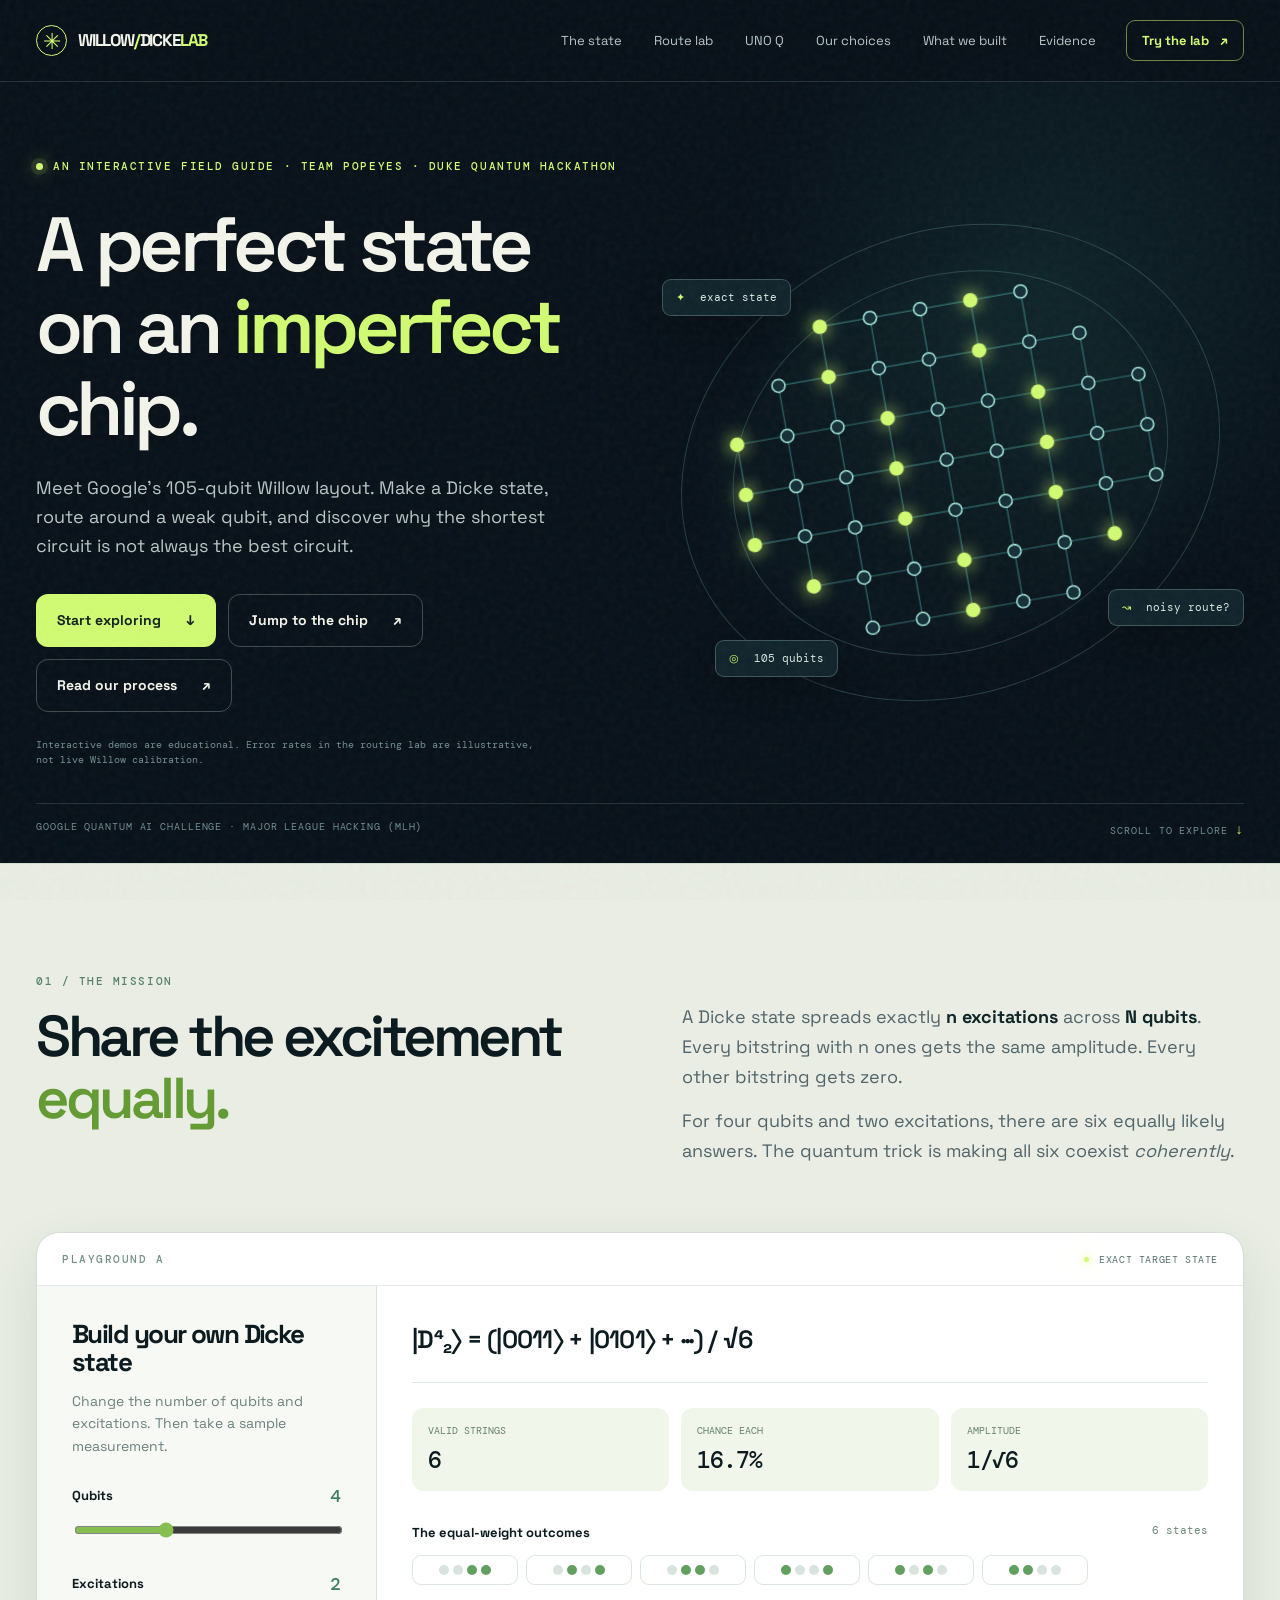
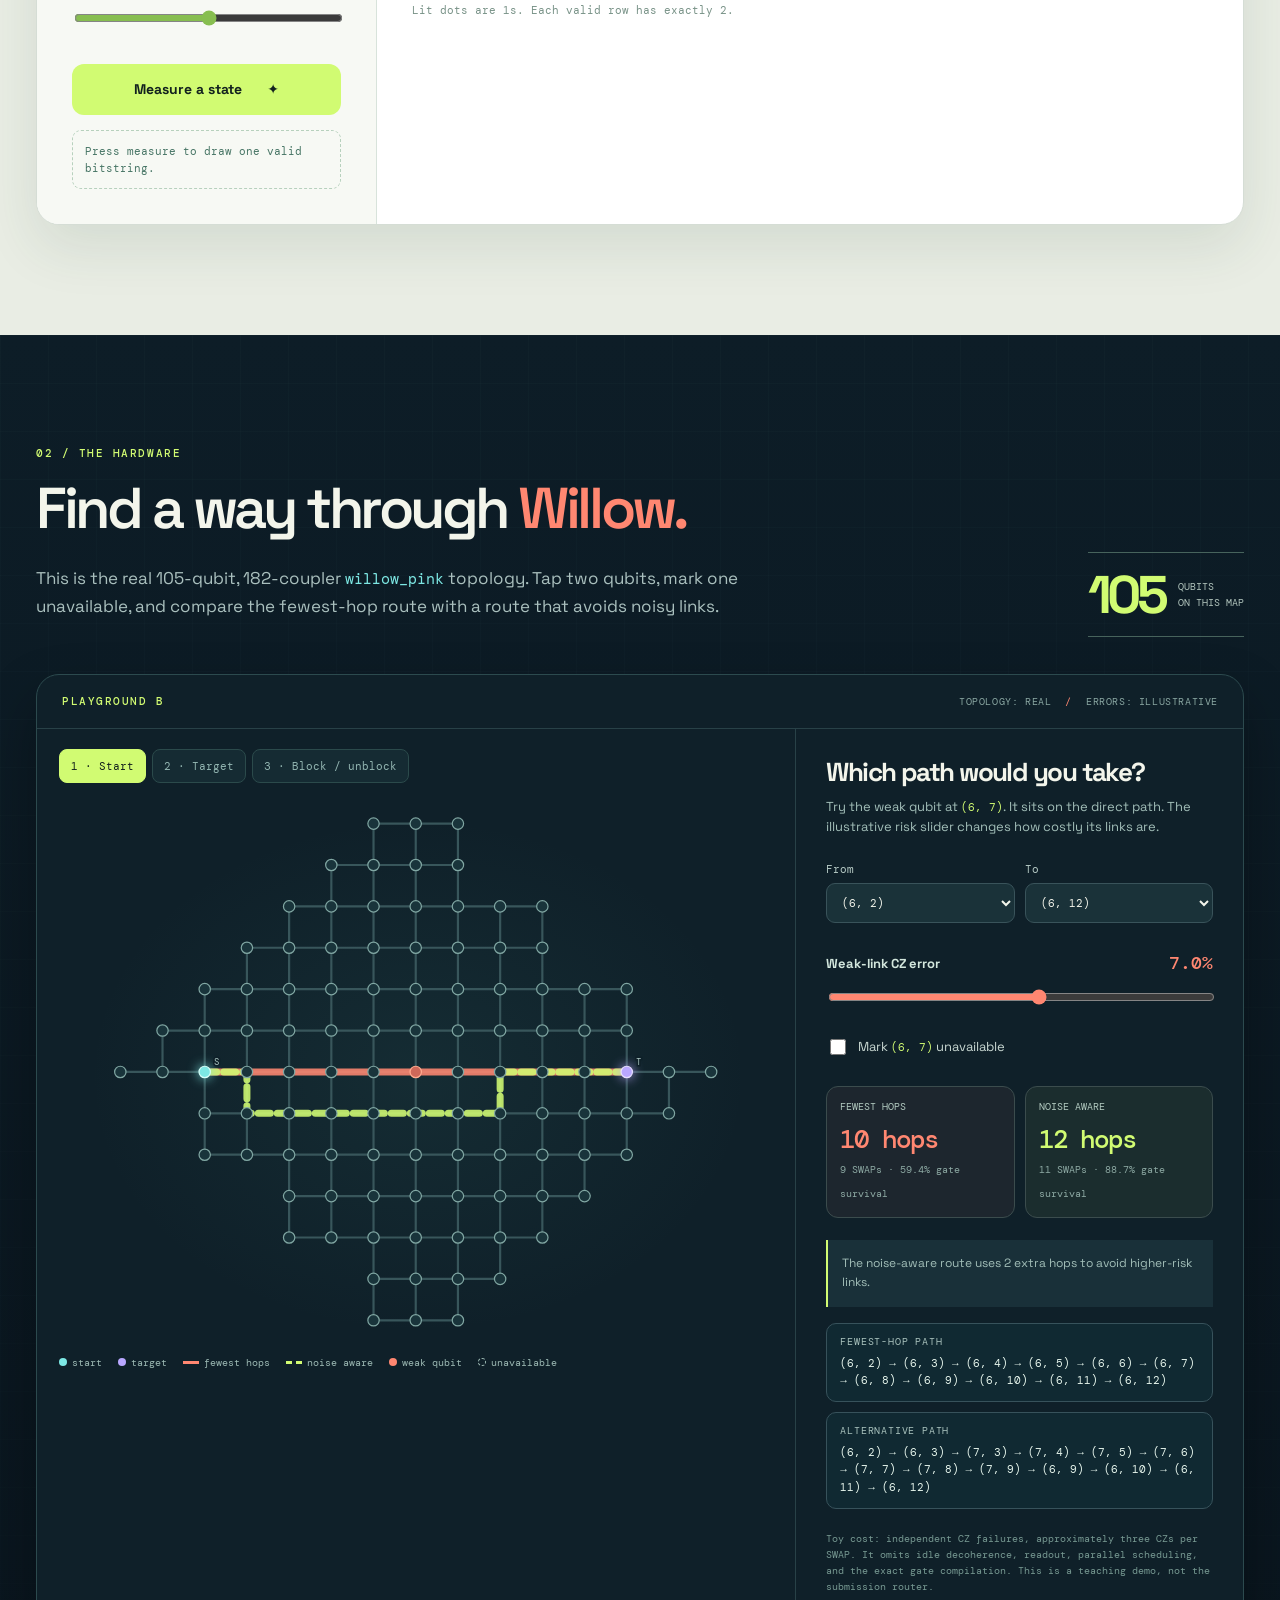
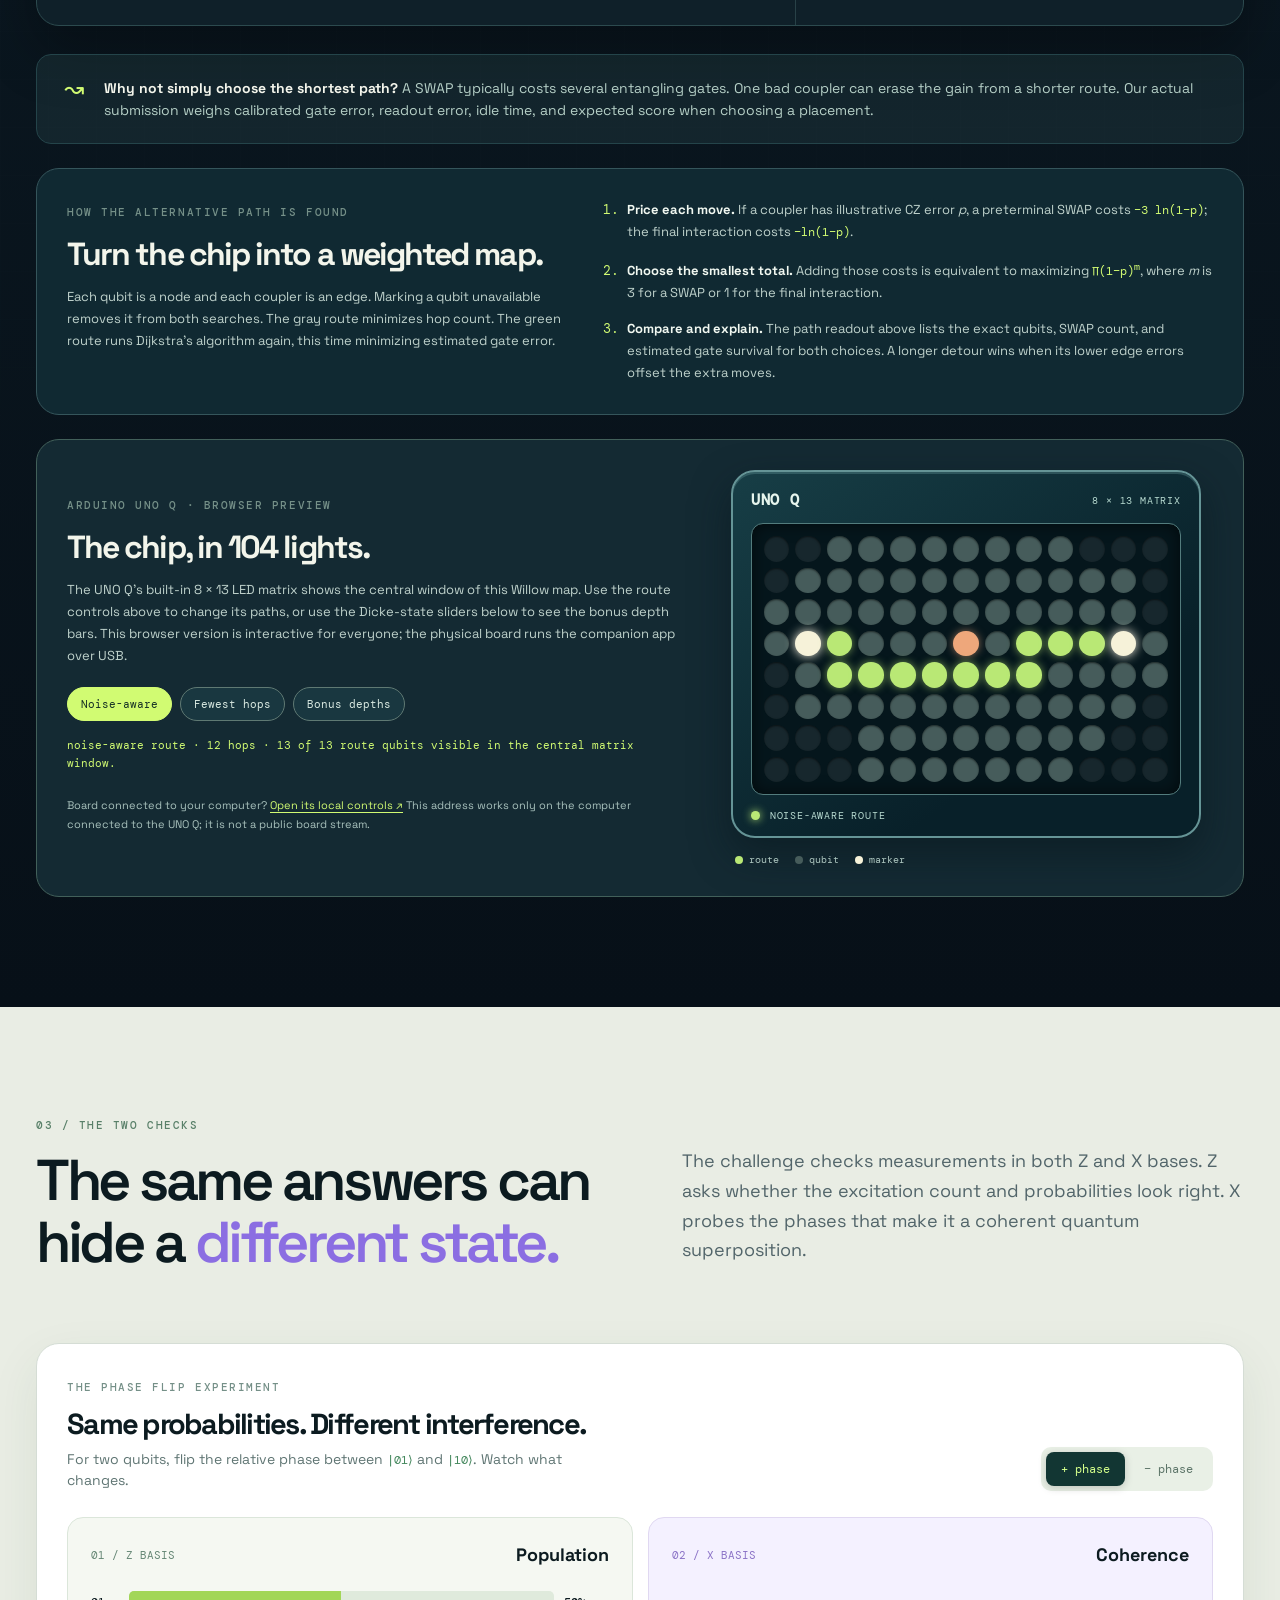
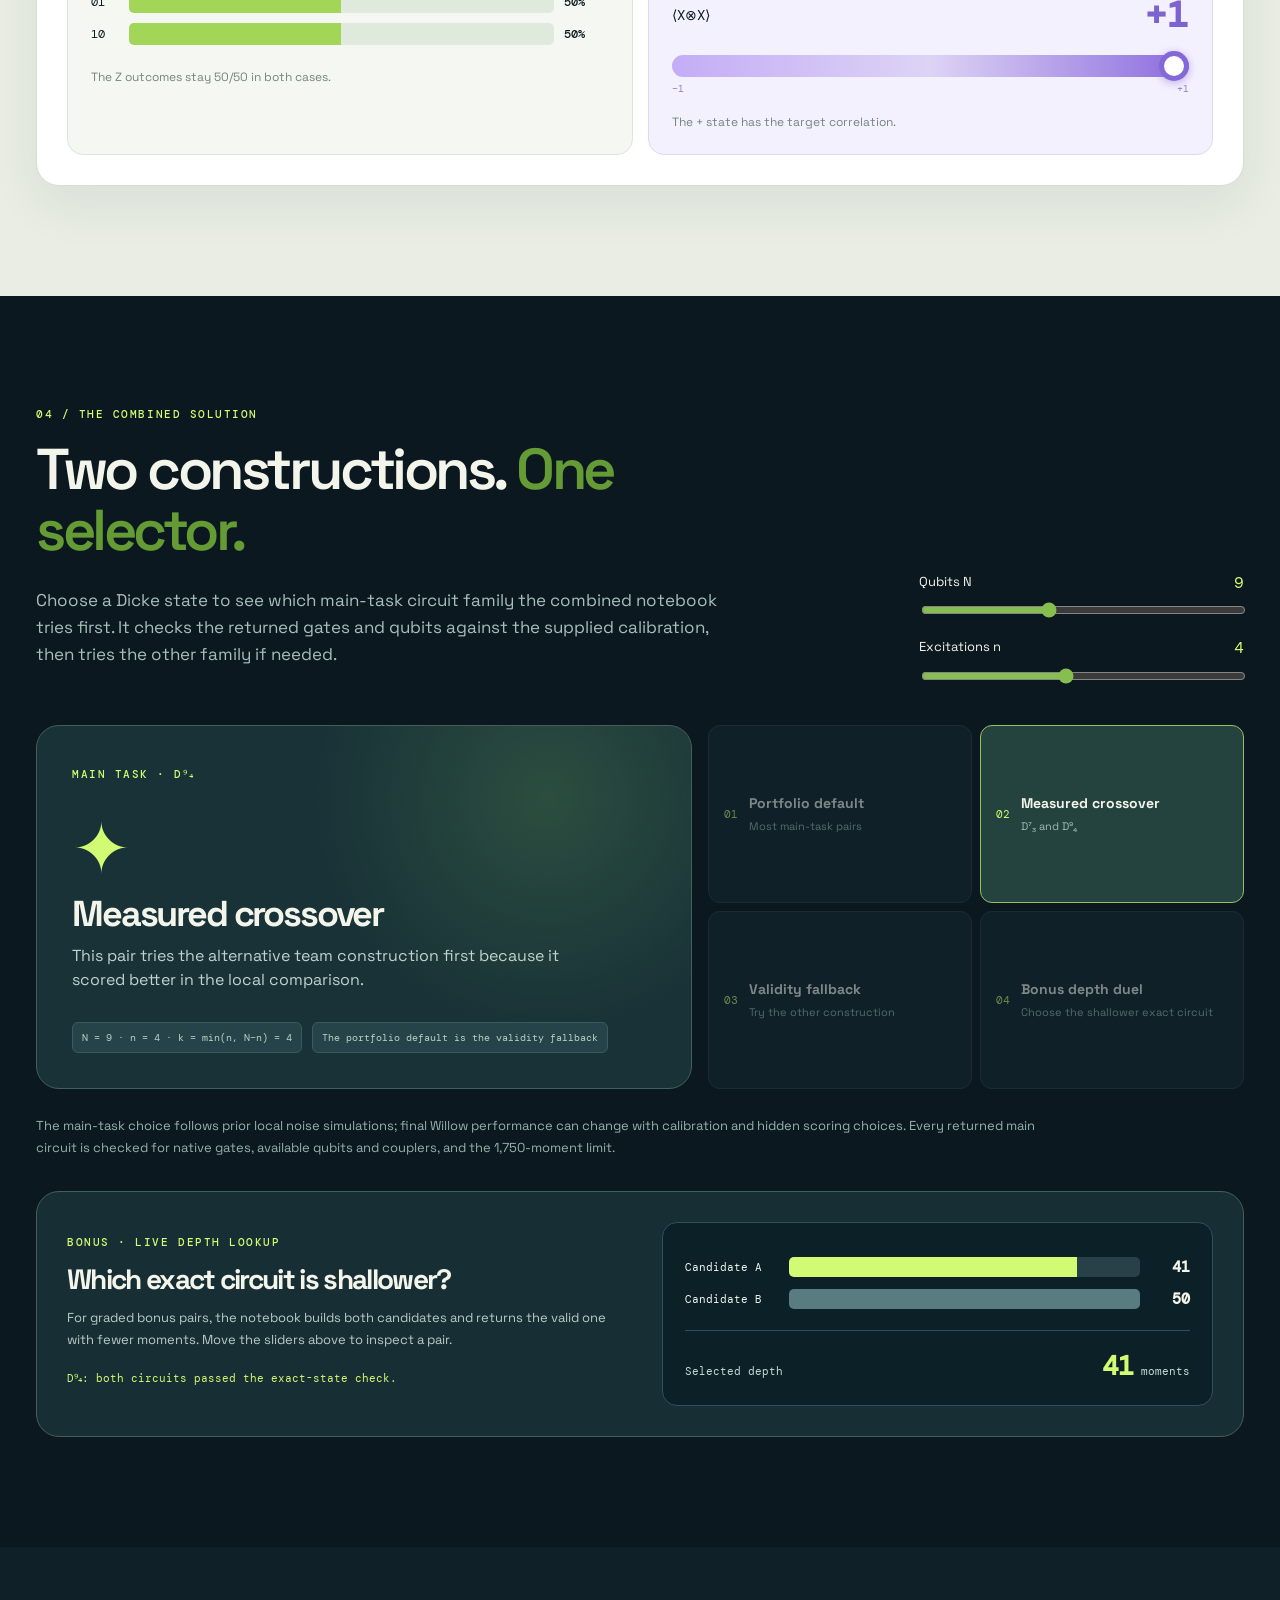
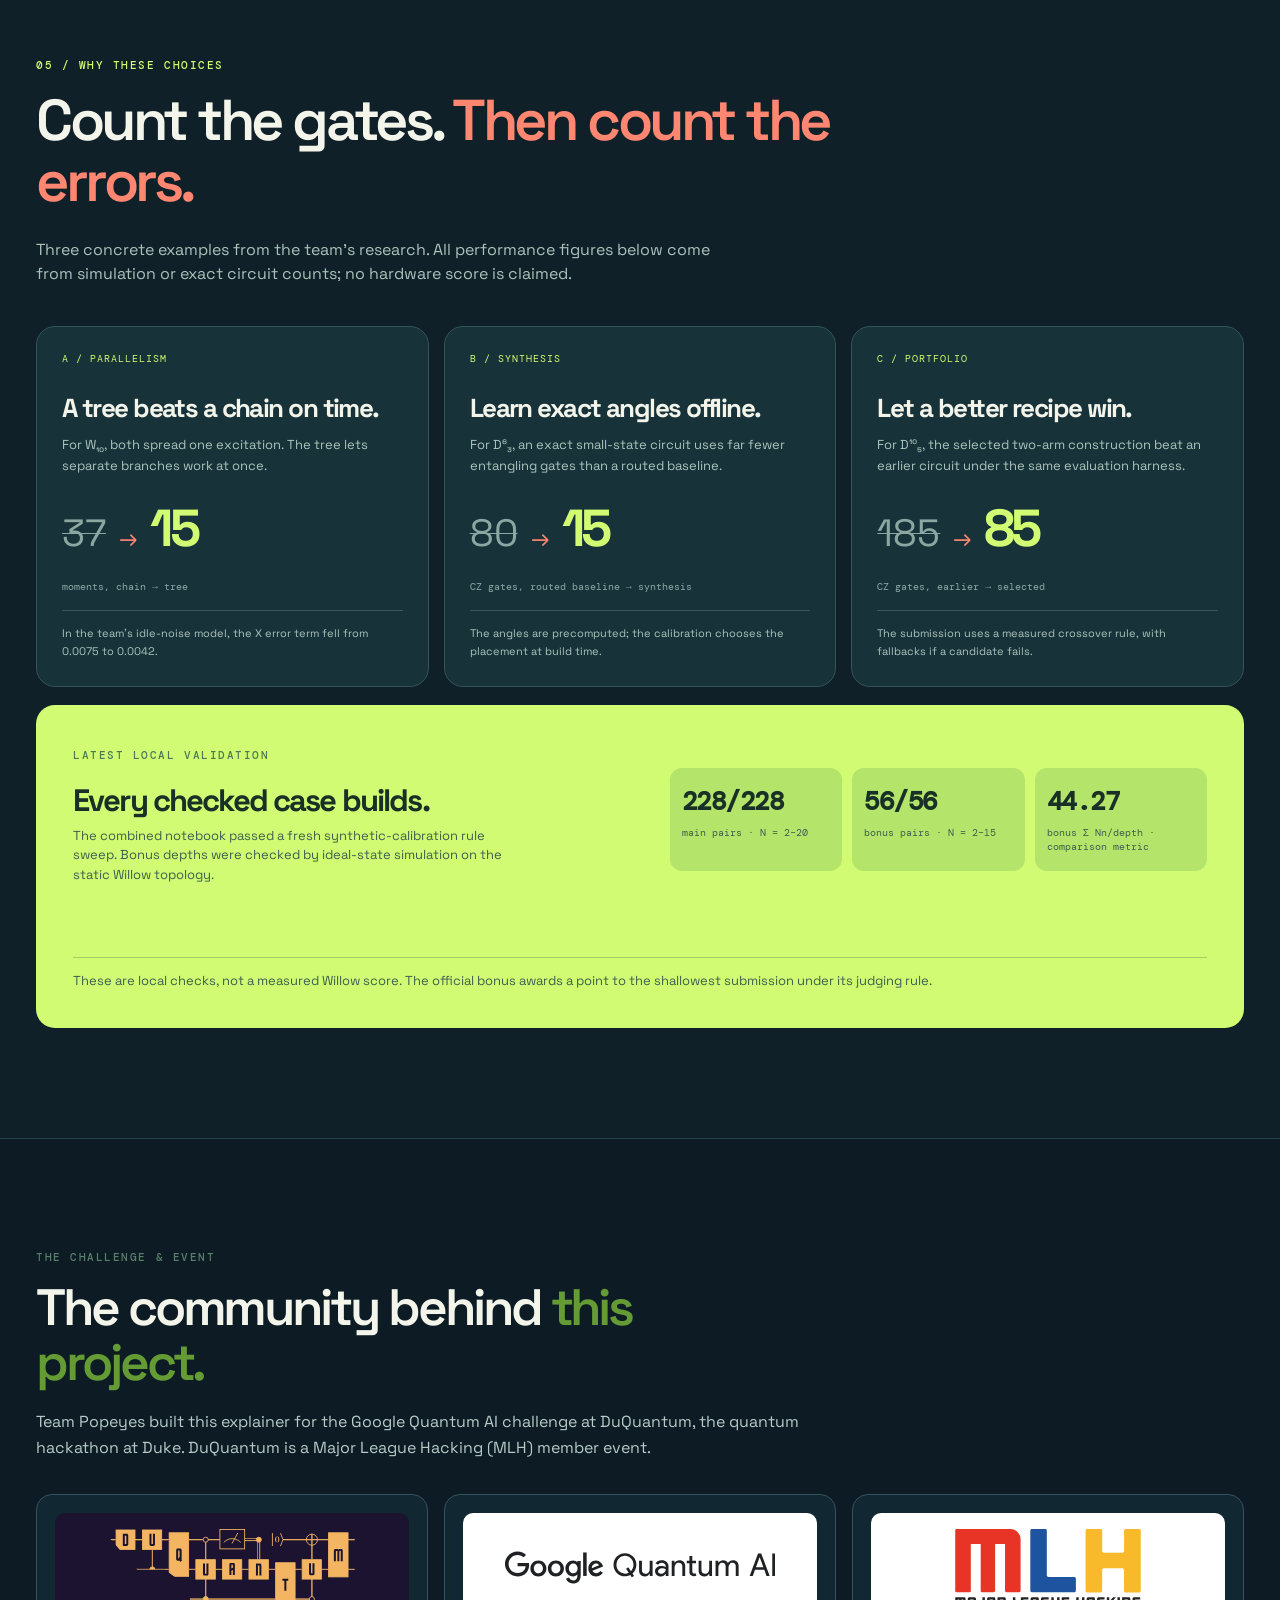
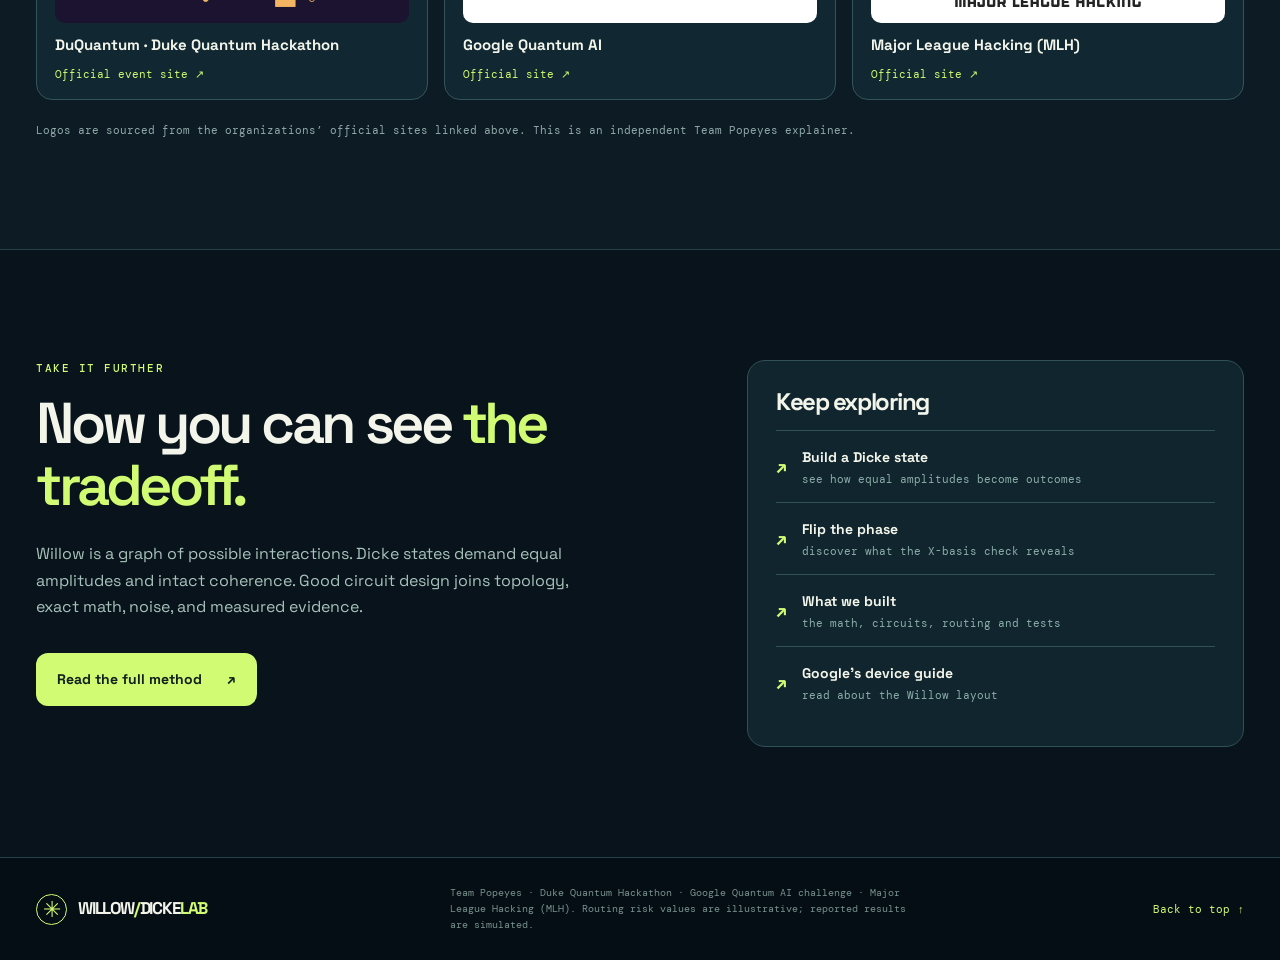
==== commit 2a4ad36b: "Add detailed Dicke methodology page" ====
--- a/index.html
+++ b/index.html
@@ -17,7 +17,7 @@
   <header class="site-header">
     <a class="brand" href="#top" aria-label="Willow Dicke Lab home"><span class="brand-mark" aria-hidden="true">✳</span><span>WILLOW<span class="brand-light">/</span>DICKE<span class="brand-light">LAB</span></span></a>
     <nav aria-label="Main navigation">
-      <a href="#state">The state</a><a href="#routing">Route lab</a><a href="#uno">UNO Q</a><a href="#decisions">Our choices</a><a href="#evidence">Evidence</a>
+      <a href="#state">The state</a><a href="#routing">Route lab</a><a href="#uno">UNO Q</a><a href="#decisions">Our choices</a><a href="./methodology.html">What we built</a><a href="#evidence">Evidence</a>
     </nav>
     <a class="header-cta" href="#routing">Try the lab <span aria-hidden="true">↗</span></a>
   </header>
@@ -28,7 +28,7 @@
         <p class="eyebrow"><span class="live-dot"></span> An interactive field guide · Team Popeyes · Duke Quantum Hackathon</p>
         <h1 id="hero-title">A perfect state on an <em>imperfect</em> chip.</h1>
         <p class="hero-lead">Meet Google's 105-qubit Willow layout. Make a Dicke state, route around a weak qubit, and discover why the shortest circuit is not always the best circuit.</p>
-        <div class="hero-actions"><a class="button button-primary" href="#state">Start exploring <span aria-hidden="true">↓</span></a><a class="button button-ghost" href="#routing">Jump to the chip <span aria-hidden="true">↗</span></a></div>
+        <div class="hero-actions"><a class="button button-primary" href="#state">Start exploring <span aria-hidden="true">↓</span></a><a class="button button-ghost" href="#routing">Jump to the chip <span aria-hidden="true">↗</span></a><a class="button button-ghost" href="./methodology.html">Read our process <span aria-hidden="true">↗</span></a></div>
         <p class="hero-note">Interactive demos are educational. Error rates in the routing lab are illustrative, not live Willow calibration.</p>
       </div>
       <div class="hero-art" aria-hidden="true">
@@ -167,7 +167,7 @@
       </div>
     </section>
 
-    <section class="closing-section section-pad"><div class="wrap closing-grid"><div><p class="section-kicker">TAKE IT FURTHER</p><h2>Now you can see <em>the tradeoff.</em></h2><p>Willow is a graph of possible interactions. Dicke states demand equal amplitudes and intact coherence. Good circuit design joins topology, exact math, noise, and measured evidence.</p><a href="#routing" class="button button-primary">Try another route <span aria-hidden="true">↗</span></a></div><div class="resources"><h3>Keep exploring</h3><a href="#state"><span>↗</span><span>Build a Dicke state<small>see how equal amplitudes become outcomes</small></span></a><a href="#checks"><span>↗</span><span>Flip the phase<small>discover what the X-basis check reveals</small></span></a><a href="https://quantumai.google/cirq/google/devices" target="_blank" rel="noopener"><span>↗</span><span>Google's device guide<small>read about the Willow layout</small></span></a></div></div></section>
+    <section class="closing-section section-pad"><div class="wrap closing-grid"><div><p class="section-kicker">TAKE IT FURTHER</p><h2>Now you can see <em>the tradeoff.</em></h2><p>Willow is a graph of possible interactions. Dicke states demand equal amplitudes and intact coherence. Good circuit design joins topology, exact math, noise, and measured evidence.</p><a href="./methodology.html" class="button button-primary">Read the full method <span aria-hidden="true">↗</span></a></div><div class="resources"><h3>Keep exploring</h3><a href="#state"><span>↗</span><span>Build a Dicke state<small>see how equal amplitudes become outcomes</small></span></a><a href="#checks"><span>↗</span><span>Flip the phase<small>discover what the X-basis check reveals</small></span></a><a href="./methodology.html"><span>↗</span><span>What we built<small>the math, circuits, routing and tests</small></span></a><a href="https://quantumai.google/cirq/google/devices" target="_blank" rel="noopener"><span>↗</span><span>Google's device guide<small>read about the Willow layout</small></span></a></div></div></section>
   </main>
   <footer><div class="wrap footer-grid"><a class="brand" href="#top"><span class="brand-mark" aria-hidden="true">✳</span><span>WILLOW<span class="brand-light">/</span>DICKE<span class="brand-light">LAB</span></span></a><p>Team Popeyes · Duke Quantum Hackathon · Google Quantum AI challenge · Major League Hacking (MLH). Routing risk values are illustrative; reported results are simulated.</p><a href="#top">Back to top ↑</a></div></footer>
 </body>
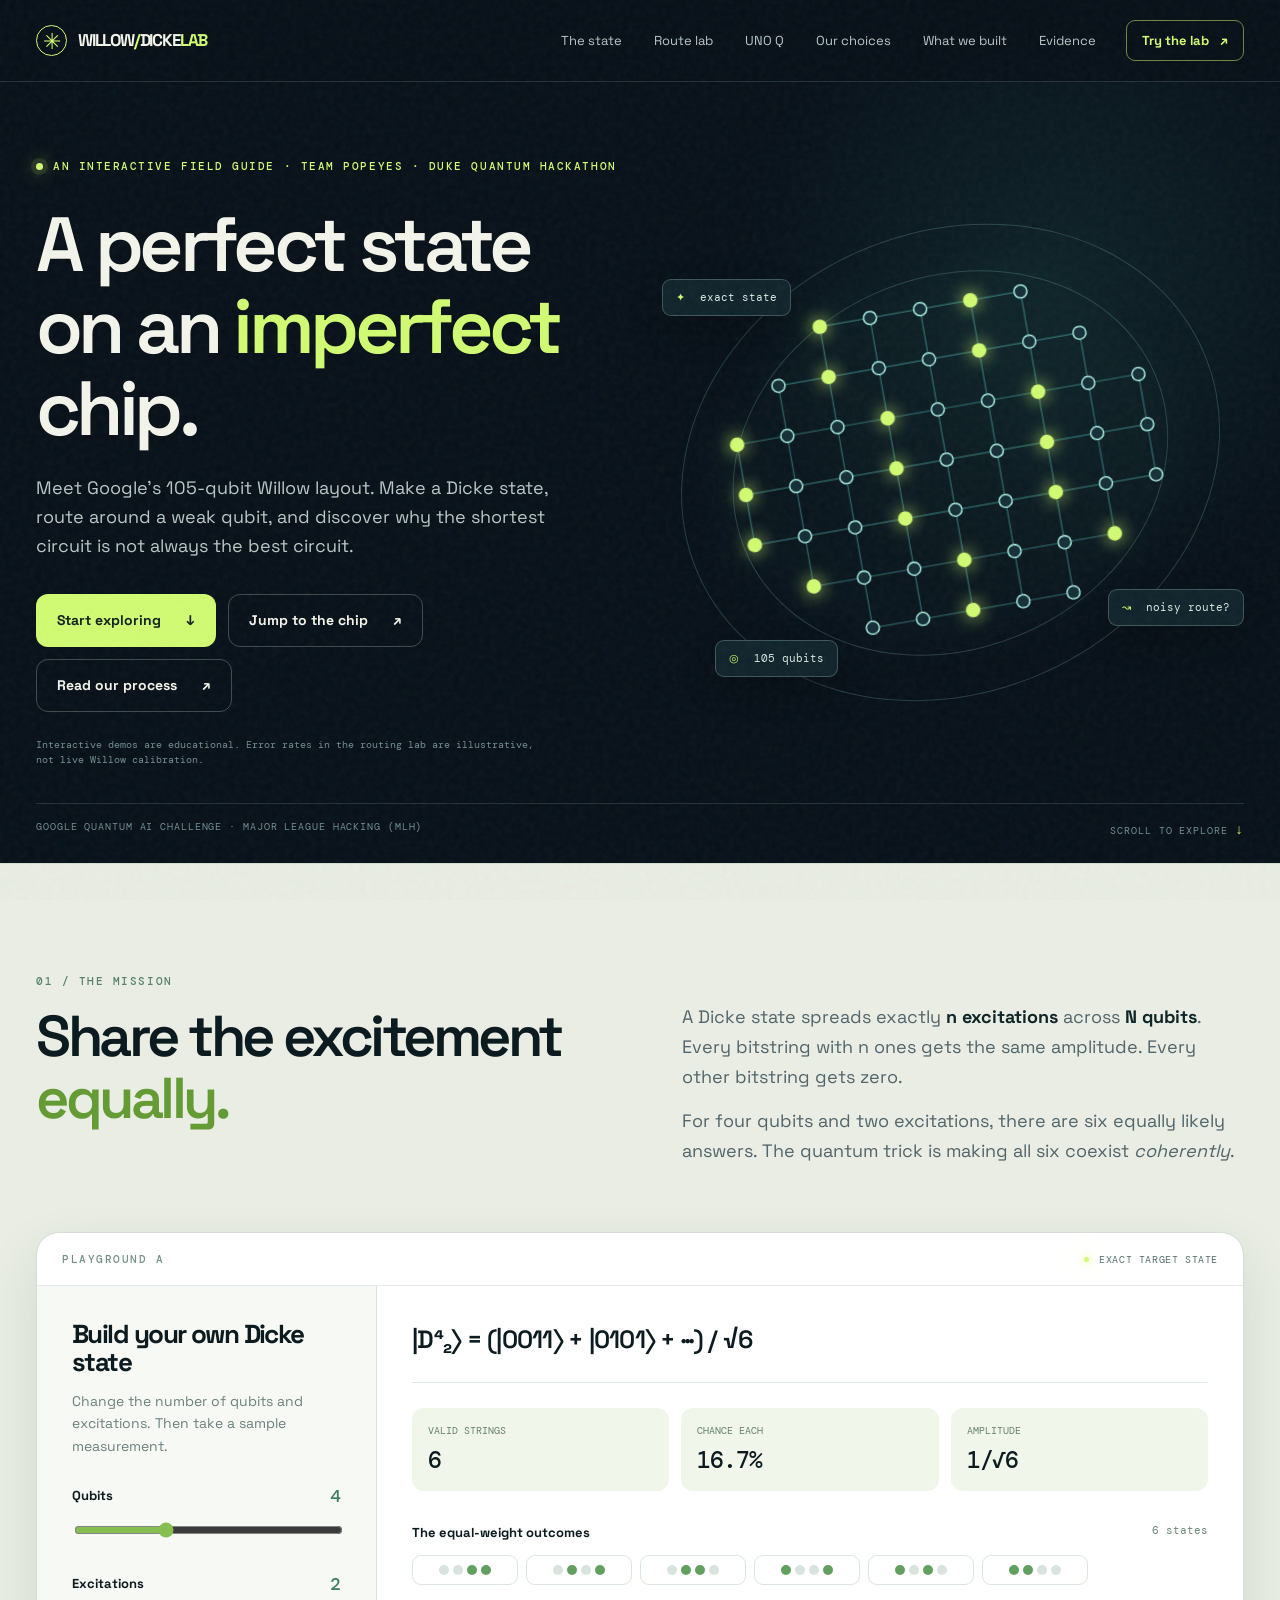
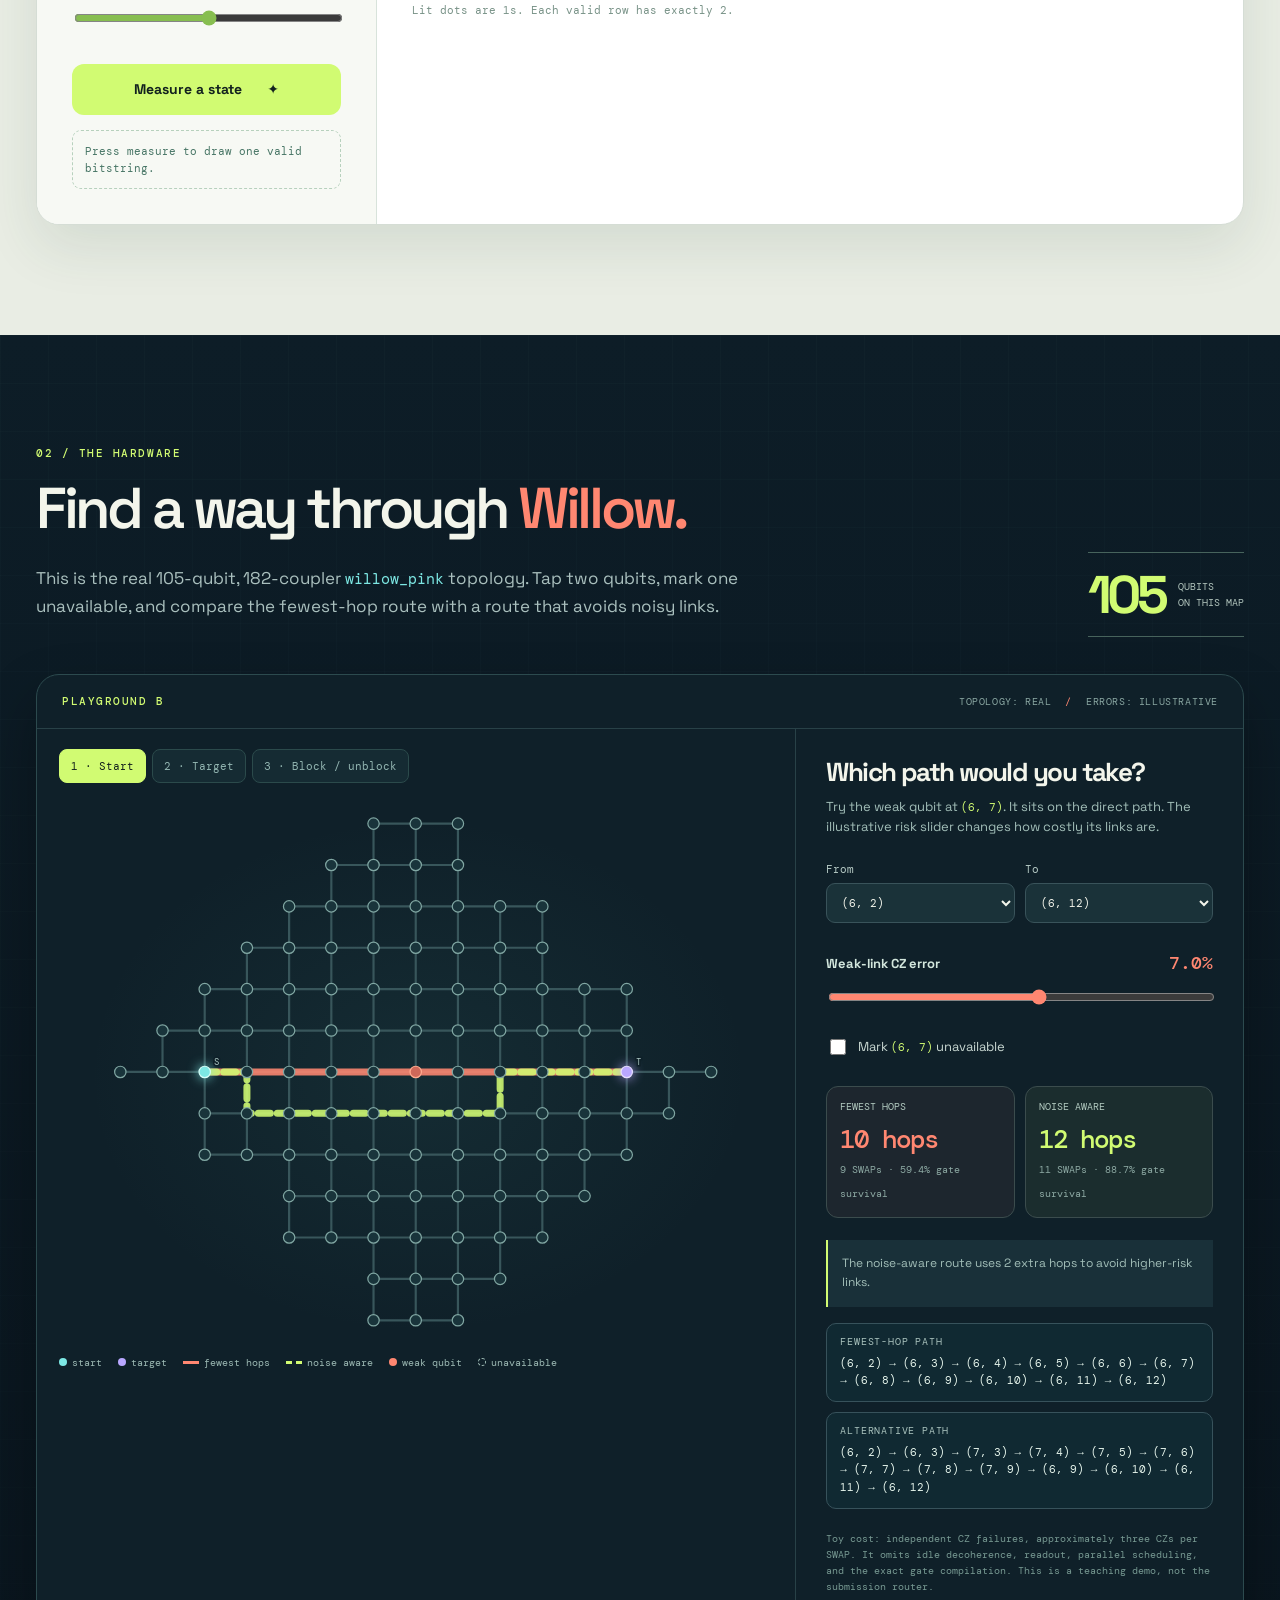
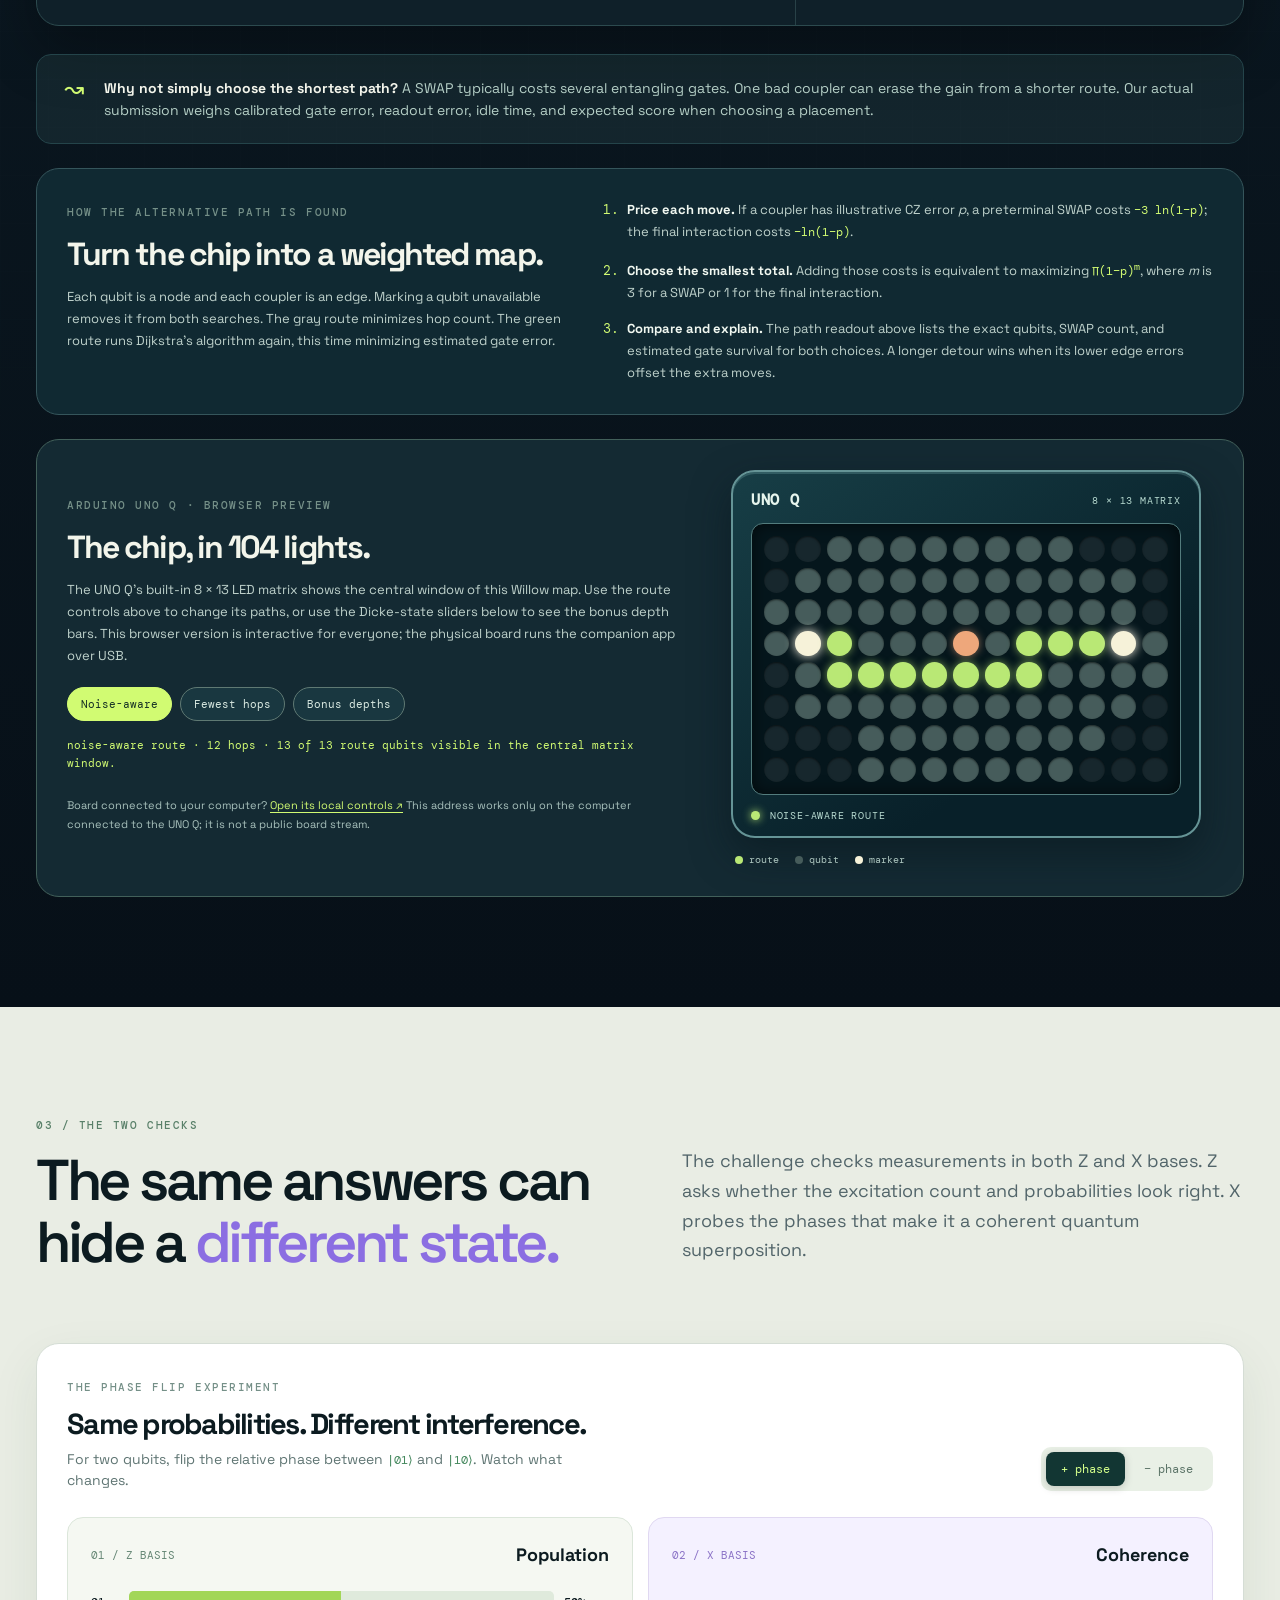
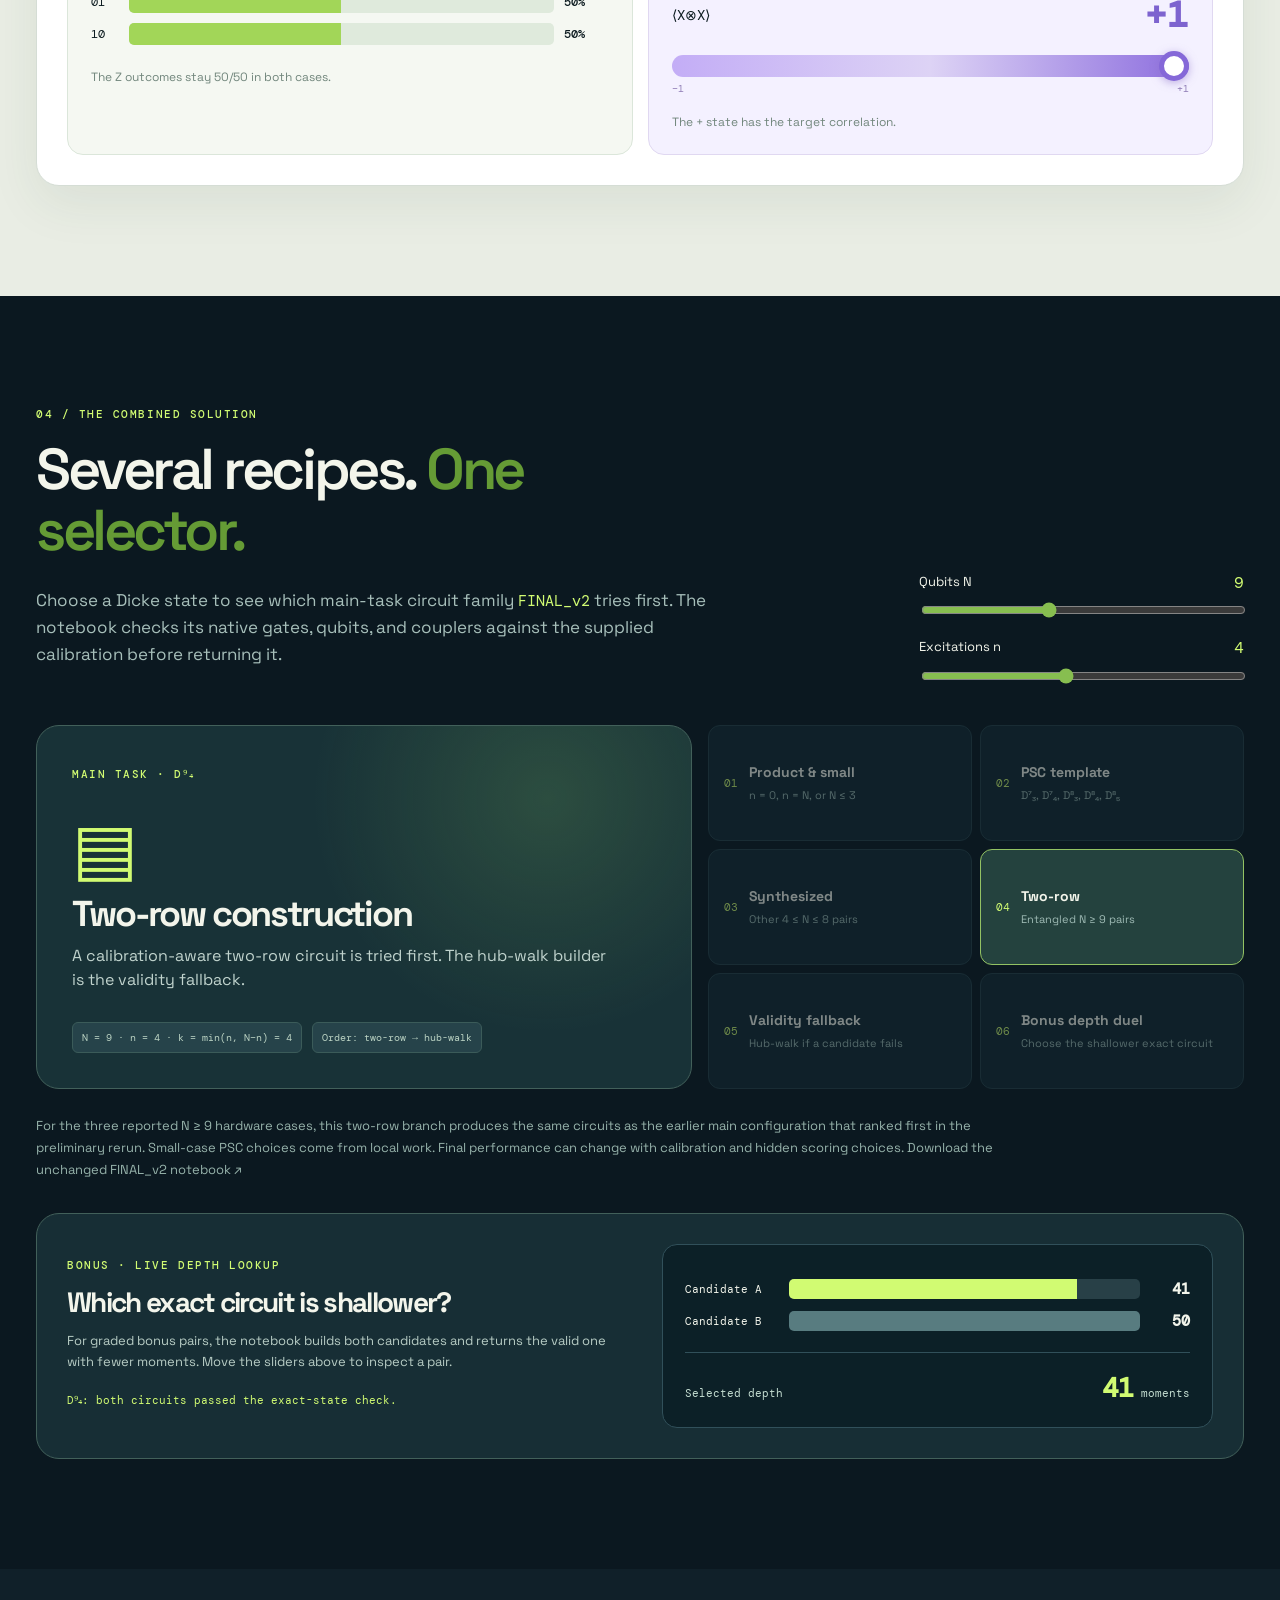
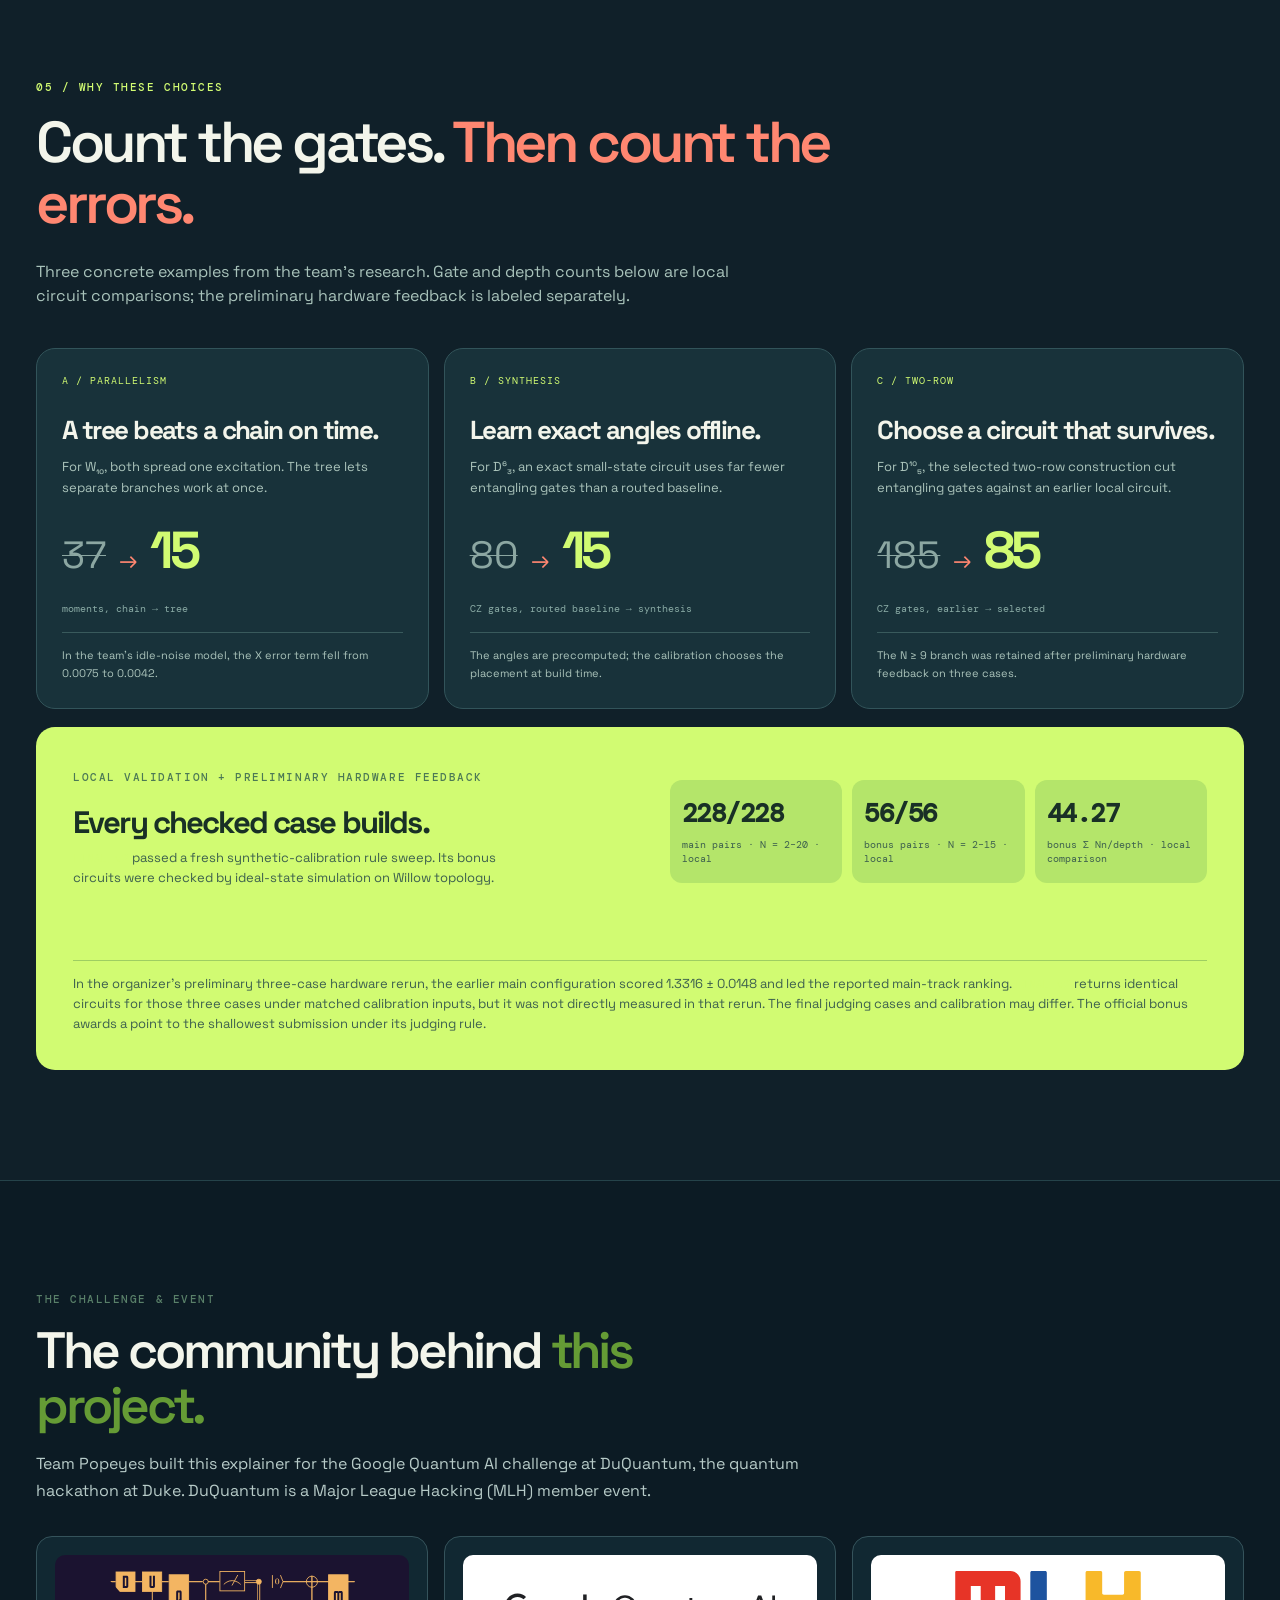
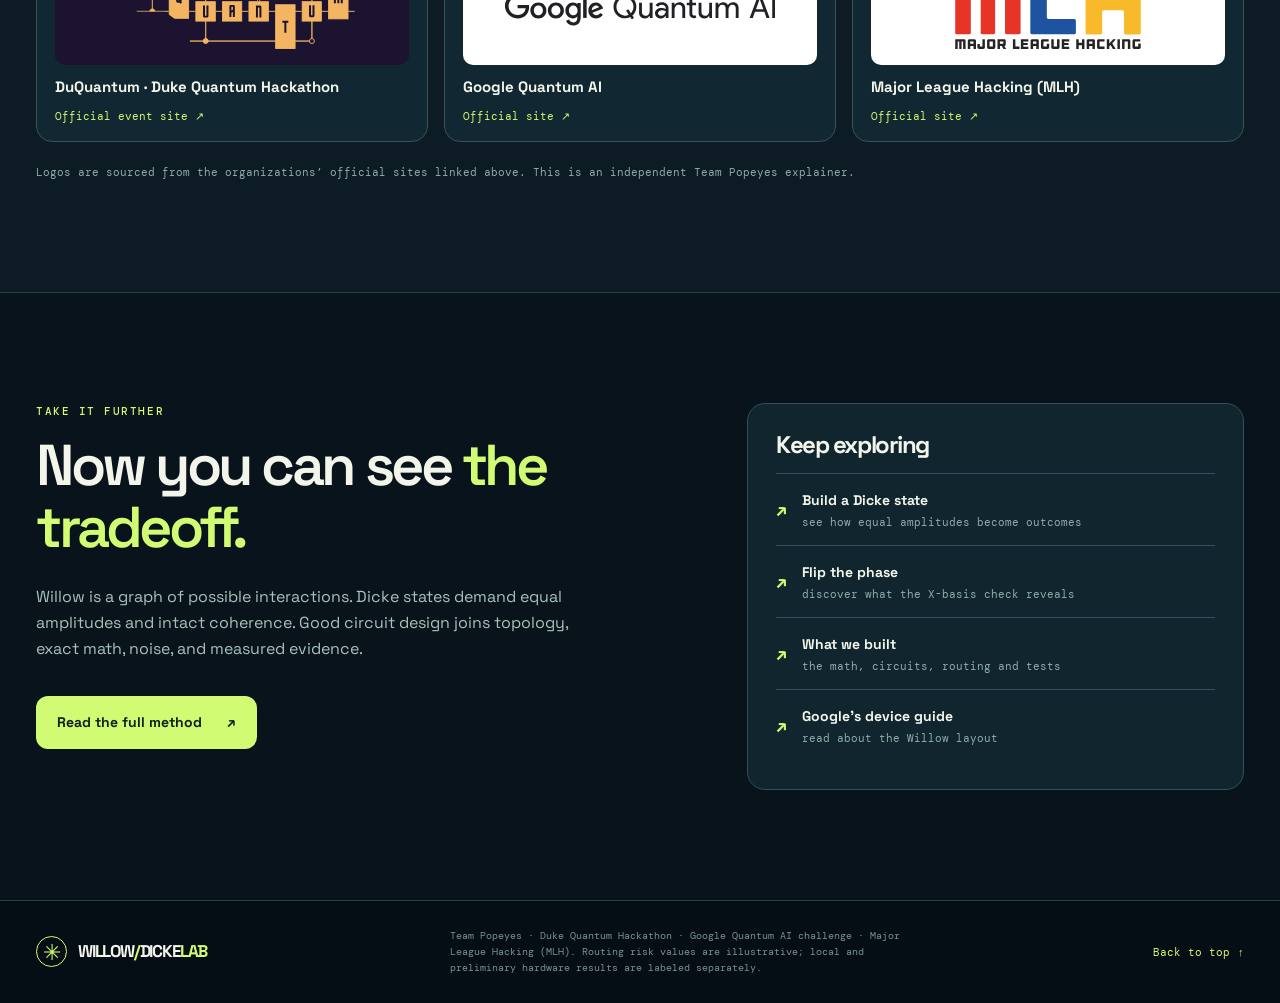
==== commit 06e80011: "Update Dicke lab for FINAL_v2 submission" ====
--- a/index.html
+++ b/index.html
@@ -10,7 +10,7 @@
   <link rel="preconnect" href="https://fonts.gstatic.com" crossorigin>
   <link href="https://fonts.googleapis.com/css2?family=DM+Mono:wght@400;500&family=Space+Grotesk:wght@400;500;600;700&display=swap" rel="stylesheet">
   <link rel="stylesheet" href="./styles.css?v=uno-method3">
-  <script src="./app.js?v=uno-method3" defer></script>
+  <script src="./app.js?v=final-v2" defer></script>
 </head>
 <body>
   <div class="grain" aria-hidden="true"></div>
@@ -118,7 +118,7 @@
       <div class="wrap">
         <p class="section-kicker">04 / THE COMBINED SOLUTION</p>
         <div class="decision-intro">
-          <div><h2 id="decision-title">Two constructions. <span class="accent-lime">One selector.</span></h2><p>Choose a Dicke state to see which main-task circuit family the combined notebook tries first. It checks the returned gates and qubits against the supplied calibration, then tries the other family if needed.</p></div>
+          <div><h2 id="decision-title">Several recipes. <span class="accent-lime">One selector.</span></h2><p>Choose a Dicke state to see which main-task circuit family <code>FINAL_v2</code> tries first. The notebook checks its native gates, qubits, and couplers against the supplied calibration before returning it.</p></div>
           <div class="decision-controls">
             <label for="decision-n">Qubits N <strong id="decision-n-label">9</strong><input id="decision-n" type="range" min="2" max="20" value="9"></label>
             <label for="decision-k">Excitations n <strong id="decision-k-label">4</strong><input id="decision-k" type="range" min="0" max="9" value="4"></label>
@@ -127,19 +127,21 @@
         <div class="decision-grid">
           <div class="selected-strategy card-surface">
             <span class="mini-label">MAIN TASK · <span id="decision-case">D⁹₄</span></span>
-            <div class="strategy-symbol" id="strategy-symbol">✦</div>
-            <h3 id="strategy-name">Measured crossover</h3>
-            <p id="strategy-description">This case uses the alternative team construction first because it scored better in the local comparison.</p>
-            <div class="strategy-meta"><span id="strategy-detail">N = 9 · n = 4</span><span id="strategy-reason">Validated circuit; other family remains a fallback</span></div>
+            <div class="strategy-symbol" id="strategy-symbol">▤</div>
+            <h3 id="strategy-name">Two-row construction</h3>
+            <p id="strategy-description">A calibration-aware two-row circuit is tried first. The hub-walk builder is the validity fallback.</p>
+            <div class="strategy-meta"><span id="strategy-detail">N = 9 · n = 4</span><span id="strategy-reason">Order: two-row → hub-walk</span></div>
           </div>
           <div class="strategy-menu" id="strategy-menu">
-            <div data-strategy="default"><span>01</span><div><b>Portfolio default</b><small>Most main-task pairs</small></div></div>
-            <div data-strategy="crossover"><span>02</span><div><b>Measured crossover</b><small>D⁷₃ and D⁹₄</small></div></div>
-            <div data-strategy="fallback"><span>03</span><div><b>Validity fallback</b><small>Try the other construction</small></div></div>
-            <div data-strategy="bonus"><span>04</span><div><b>Bonus depth duel</b><small>Choose the shallower exact circuit</small></div></div>
+            <div data-strategy="small"><span>01</span><div><b>Product &amp; small</b><small>n = 0, n = N, or N ≤ 3</small></div></div>
+            <div data-strategy="psc"><span>02</span><div><b>PSC template</b><small>D⁷₃, D⁷₄, D⁸₃, D⁸₄, D⁸₅</small></div></div>
+            <div data-strategy="synth"><span>03</span><div><b>Synthesized</b><small>Other 4 ≤ N ≤ 8 pairs</small></div></div>
+            <div data-strategy="two-row"><span>04</span><div><b>Two-row</b><small>Entangled N ≥ 9 pairs</small></div></div>
+            <div data-strategy="fallback"><span>05</span><div><b>Validity fallback</b><small>Hub-walk if a candidate fails</small></div></div>
+            <div data-strategy="bonus"><span>06</span><div><b>Bonus depth duel</b><small>Choose the shallower exact circuit</small></div></div>
           </div>
         </div>
-        <p class="method-note">The main-task choice follows prior local noise simulations; final Willow performance can change with calibration and hidden scoring choices. Every returned main circuit is checked for native gates, available qubits and couplers, and the 1,750-moment limit.</p>
+        <p class="method-note">For the three reported N ≥ 9 hardware cases, this two-row branch produces the same circuits as the earlier main configuration that ranked first in the preliminary rerun. Small-case PSC choices come from local work. Final performance can change with calibration and hidden scoring choices. <a href="./downloads/DuQuantum_submission_FINAL_v2.ipynb" download>Download the unchanged FINAL_v2 notebook ↗</a></p>
         <div class="bonus-lab card-surface" aria-live="polite">
           <div><span class="mini-label">BONUS · LIVE DEPTH LOOKUP</span><h3>Which exact circuit is shallower?</h3><p>For graded bonus pairs, the notebook builds both candidates and returns the valid one with fewer moments. Move the sliders above to inspect a pair.</p><p id="bonus-eligibility" class="bonus-eligibility">Loading checked depths…</p></div>
           <div class="bonus-depth-visual">
@@ -151,7 +153,7 @@
       </div>
     </section>
 
-    <section class="evidence-section section-pad" id="evidence" aria-labelledby="evidence-title"><div class="wrap"><p class="section-kicker">05 / WHY THESE CHOICES</p><h2 id="evidence-title">Count the gates. <span class="accent-coral">Then count the errors.</span></h2><p class="evidence-lead">Three concrete examples from the team's research. All performance figures below come from simulation or exact circuit counts; no hardware score is claimed.</p><div class="evidence-grid"><article class="evidence-card"><span class="evidence-index">A / PARALLELISM</span><h3>A tree beats a chain on time.</h3><p>For W₁₀, both spread one excitation. The tree lets separate branches work at once.</p><div class="evidence-number"><span>37</span><i>→</i><strong>15</strong><small>moments, chain → tree</small></div><p class="evidence-foot">In the team's idle-noise model, the X error term fell from 0.0075 to 0.0042.</p></article><article class="evidence-card"><span class="evidence-index">B / SYNTHESIS</span><h3>Learn exact angles offline.</h3><p>For D⁶₃, an exact small-state circuit uses far fewer entangling gates than a routed baseline.</p><div class="evidence-number"><span>80</span><i>→</i><strong>15</strong><small>CZ gates, routed baseline → synthesis</small></div><p class="evidence-foot">The angles are precomputed; the calibration chooses the placement at build time.</p></article><article class="evidence-card"><span class="evidence-index">C / PORTFOLIO</span><h3>Let a better recipe win.</h3><p>For D¹⁰₅, the selected two-arm construction beat an earlier circuit under the same evaluation harness.</p><div class="evidence-number"><span>185</span><i>→</i><strong>85</strong><small>CZ gates, earlier → selected</small></div><p class="evidence-foot">The submission uses a measured crossover rule, with fallbacks if a candidate fails.</p></article></div><div class="score-panel"><div><span class="mini-label">LATEST LOCAL VALIDATION</span><h3>Every checked case builds.</h3><p>The combined notebook passed a fresh synthetic-calibration rule sweep. Bonus depths were checked by ideal-state simulation on the static Willow topology.</p></div><div class="validation-stats"><div><strong>228/228</strong><span>main pairs · N = 2–20</span></div><div><strong>56/56</strong><span>bonus pairs · N = 2–15</span></div><div><strong>44.27</strong><span>bonus Σ Nn/depth · comparison metric</span></div></div><p class="validation-caveat">These are local checks, not a measured Willow score. The official bonus awards a point to the shallowest submission under its judging rule.</p></div></div></section>
+    <section class="evidence-section section-pad" id="evidence" aria-labelledby="evidence-title"><div class="wrap"><p class="section-kicker">05 / WHY THESE CHOICES</p><h2 id="evidence-title">Count the gates. <span class="accent-coral">Then count the errors.</span></h2><p class="evidence-lead">Three concrete examples from the team's research. Gate and depth counts below are local circuit comparisons; the preliminary hardware feedback is labeled separately.</p><div class="evidence-grid"><article class="evidence-card"><span class="evidence-index">A / PARALLELISM</span><h3>A tree beats a chain on time.</h3><p>For W₁₀, both spread one excitation. The tree lets separate branches work at once.</p><div class="evidence-number"><span>37</span><i>→</i><strong>15</strong><small>moments, chain → tree</small></div><p class="evidence-foot">In the team's idle-noise model, the X error term fell from 0.0075 to 0.0042.</p></article><article class="evidence-card"><span class="evidence-index">B / SYNTHESIS</span><h3>Learn exact angles offline.</h3><p>For D⁶₃, an exact small-state circuit uses far fewer entangling gates than a routed baseline.</p><div class="evidence-number"><span>80</span><i>→</i><strong>15</strong><small>CZ gates, routed baseline → synthesis</small></div><p class="evidence-foot">The angles are precomputed; the calibration chooses the placement at build time.</p></article><article class="evidence-card"><span class="evidence-index">C / TWO-ROW</span><h3>Choose a circuit that survives.</h3><p>For D¹⁰₅, the selected two-row construction cut entangling gates against an earlier local circuit.</p><div class="evidence-number"><span>185</span><i>→</i><strong>85</strong><small>CZ gates, earlier → selected</small></div><p class="evidence-foot">The N ≥ 9 branch was retained after preliminary hardware feedback on three cases.</p></article></div><div class="score-panel"><div><span class="mini-label">LOCAL VALIDATION + PRELIMINARY HARDWARE FEEDBACK</span><h3>Every checked case builds.</h3><p><code>FINAL_v2</code> passed a fresh synthetic-calibration rule sweep. Its bonus circuits were checked by ideal-state simulation on Willow topology.</p></div><div class="validation-stats"><div><strong>228/228</strong><span>main pairs · N = 2–20 · local</span></div><div><strong>56/56</strong><span>bonus pairs · N = 2–15 · local</span></div><div><strong>44.27</strong><span>bonus Σ Nn/depth · local comparison</span></div></div><p class="validation-caveat">In the organizer's preliminary three-case hardware rerun, the earlier main configuration scored 1.3316 ± 0.0148 and led the reported main-track ranking. <code>FINAL_v2</code> returns identical circuits for those three cases under matched calibration inputs, but it was not directly measured in that rerun. The final judging cases and calibration may differ. The official bonus awards a point to the shallowest submission under its judging rule.</p></div></div></section>
 
     <section class="credits-section section-pad" id="credits" aria-labelledby="credits-title">
       <div class="wrap">
@@ -169,6 +171,6 @@
 
     <section class="closing-section section-pad"><div class="wrap closing-grid"><div><p class="section-kicker">TAKE IT FURTHER</p><h2>Now you can see <em>the tradeoff.</em></h2><p>Willow is a graph of possible interactions. Dicke states demand equal amplitudes and intact coherence. Good circuit design joins topology, exact math, noise, and measured evidence.</p><a href="./methodology.html" class="button button-primary">Read the full method <span aria-hidden="true">↗</span></a></div><div class="resources"><h3>Keep exploring</h3><a href="#state"><span>↗</span><span>Build a Dicke state<small>see how equal amplitudes become outcomes</small></span></a><a href="#checks"><span>↗</span><span>Flip the phase<small>discover what the X-basis check reveals</small></span></a><a href="./methodology.html"><span>↗</span><span>What we built<small>the math, circuits, routing and tests</small></span></a><a href="https://quantumai.google/cirq/google/devices" target="_blank" rel="noopener"><span>↗</span><span>Google's device guide<small>read about the Willow layout</small></span></a></div></div></section>
   </main>
-  <footer><div class="wrap footer-grid"><a class="brand" href="#top"><span class="brand-mark" aria-hidden="true">✳</span><span>WILLOW<span class="brand-light">/</span>DICKE<span class="brand-light">LAB</span></span></a><p>Team Popeyes · Duke Quantum Hackathon · Google Quantum AI challenge · Major League Hacking (MLH). Routing risk values are illustrative; reported results are simulated.</p><a href="#top">Back to top ↑</a></div></footer>
+  <footer><div class="wrap footer-grid"><a class="brand" href="#top"><span class="brand-mark" aria-hidden="true">✳</span><span>WILLOW<span class="brand-light">/</span>DICKE<span class="brand-light">LAB</span></span></a><p>Team Popeyes · Duke Quantum Hackathon · Google Quantum AI challenge · Major League Hacking (MLH). Routing risk values are illustrative; local and preliminary hardware results are labeled separately.</p><a href="#top">Back to top ↑</a></div></footer>
 </body>
 </html>
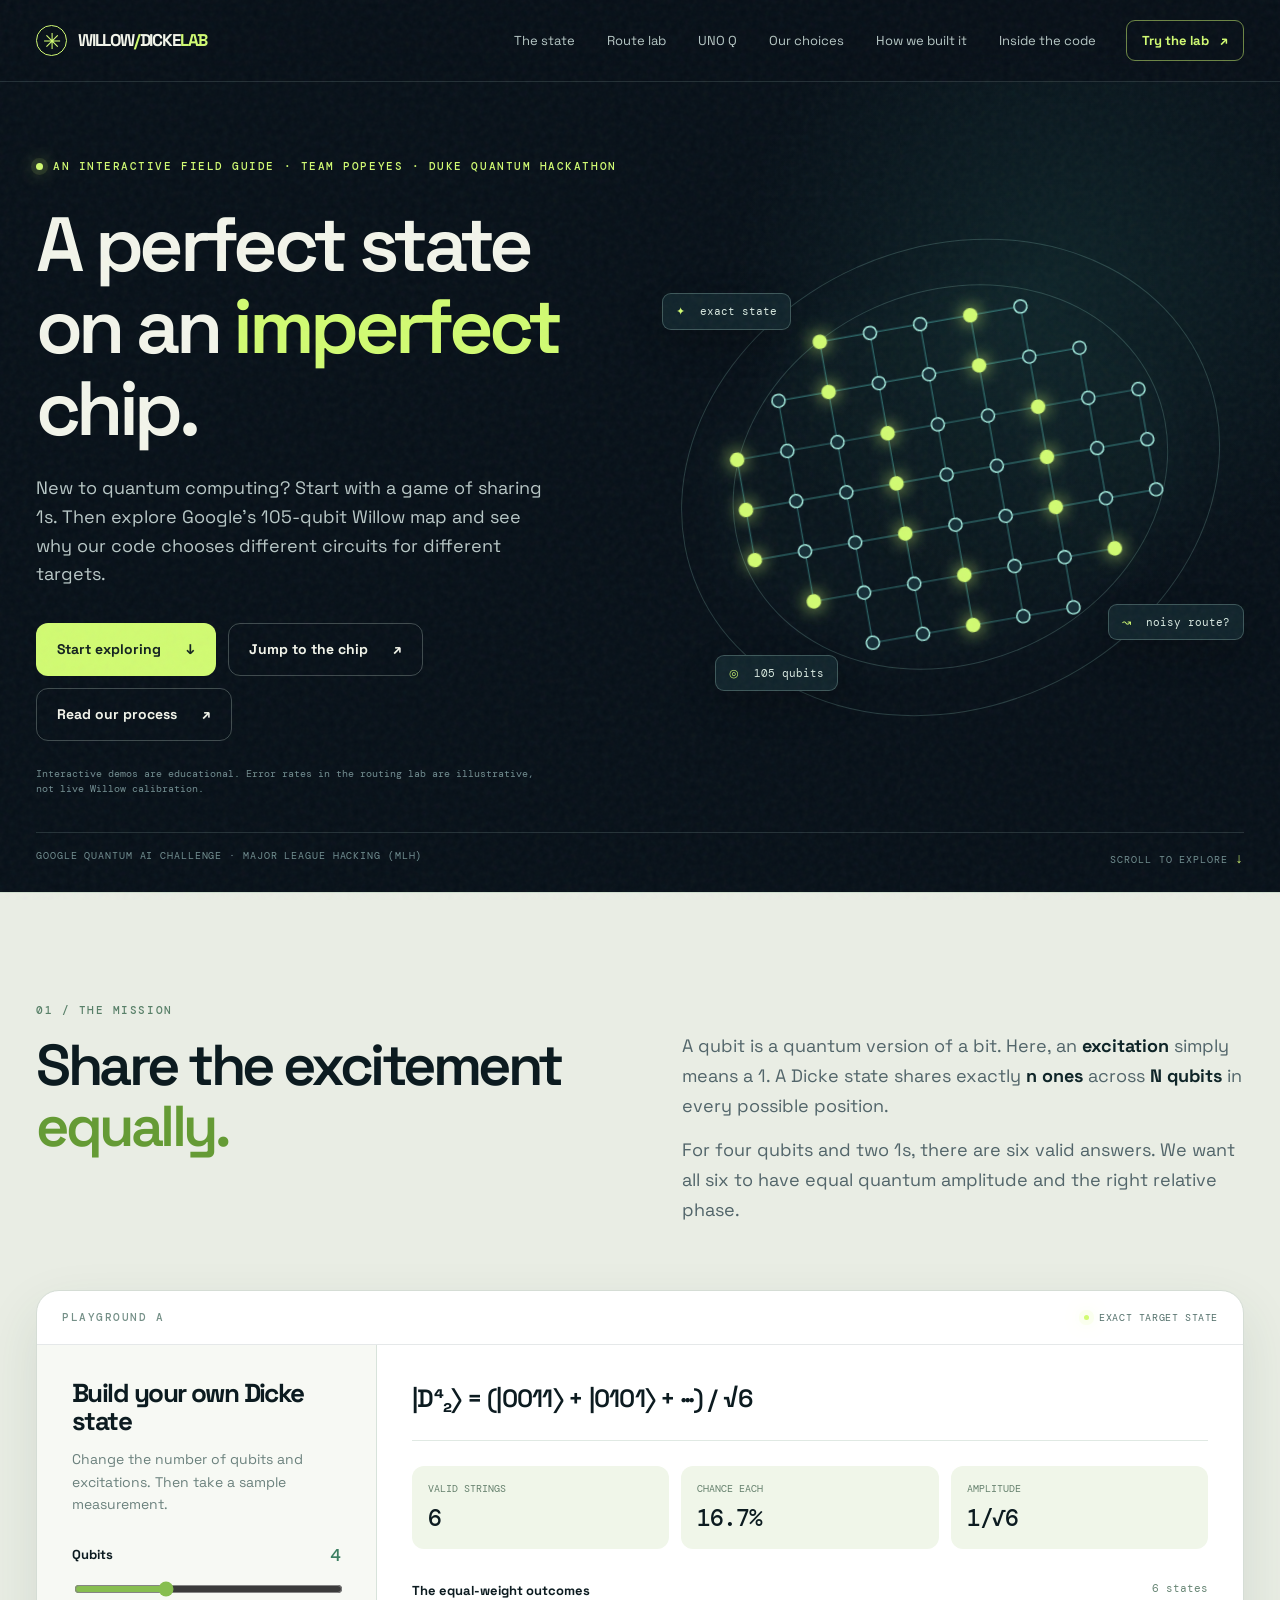
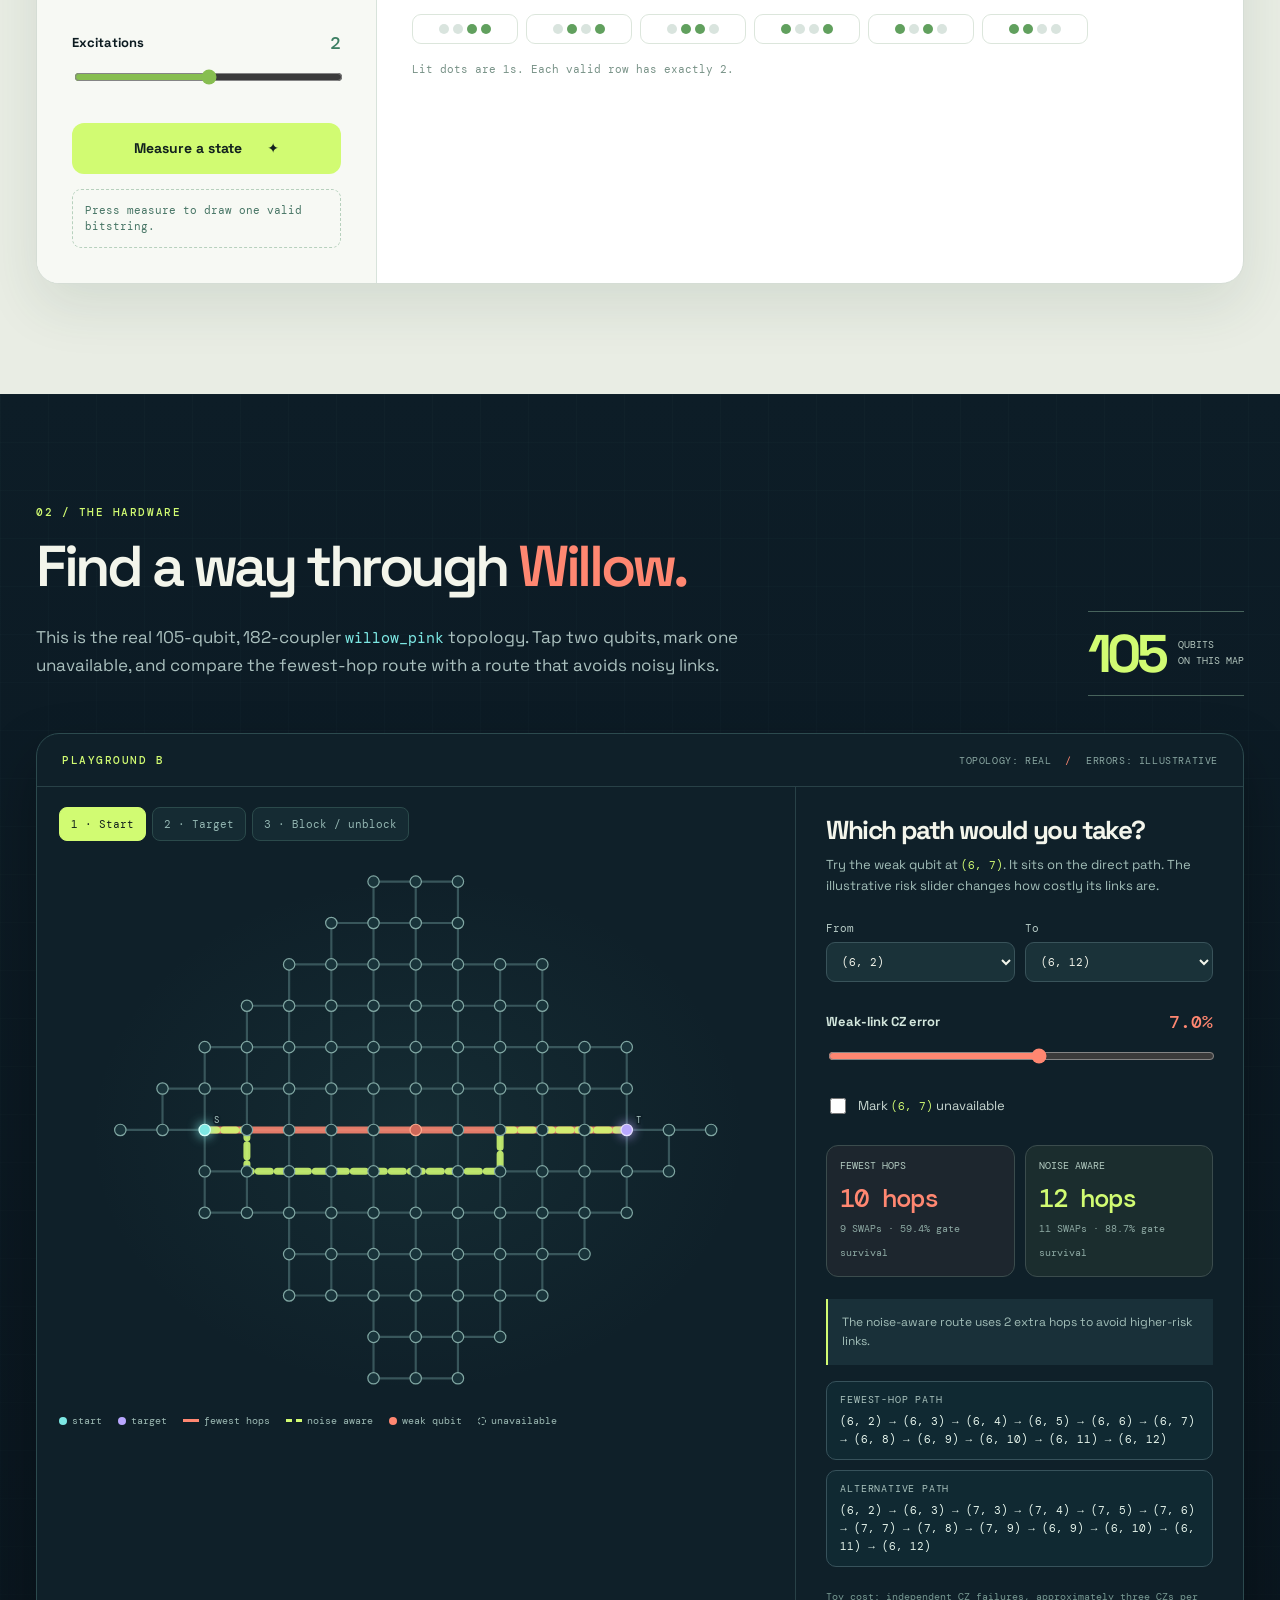
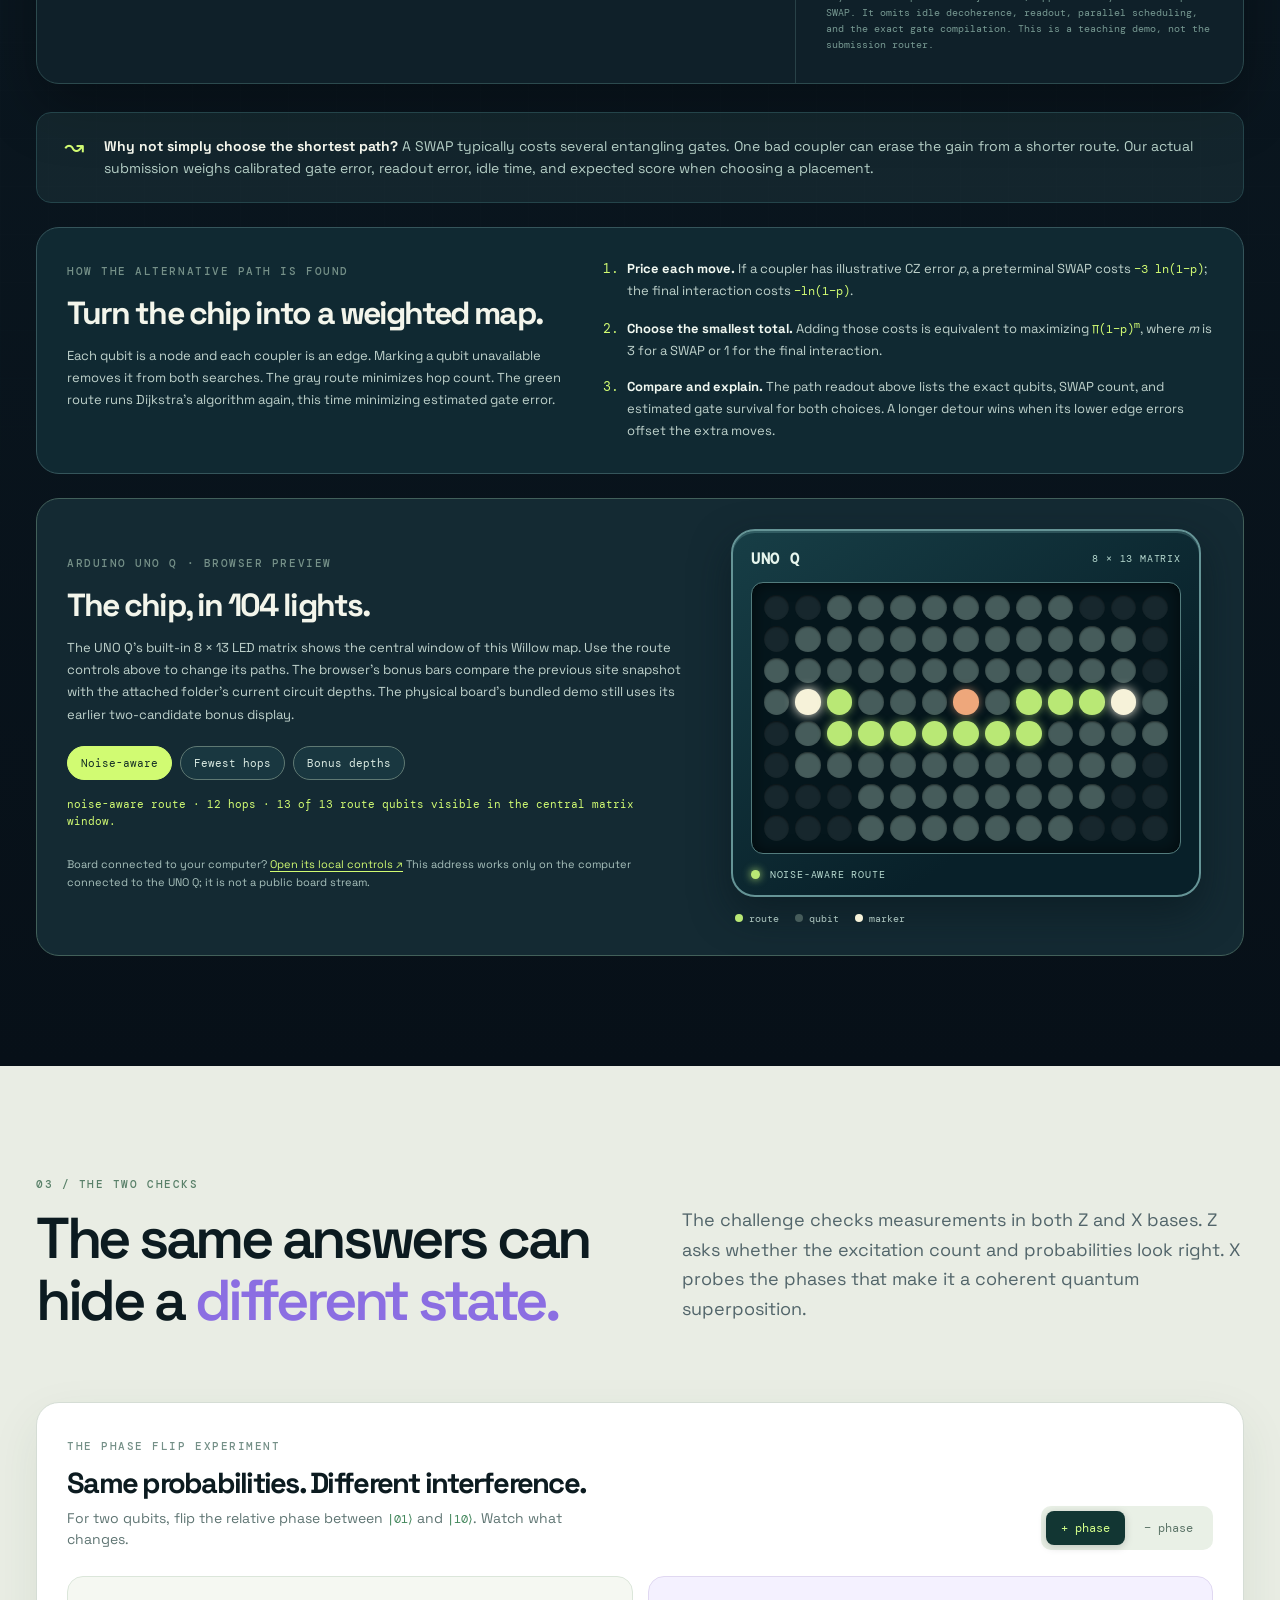
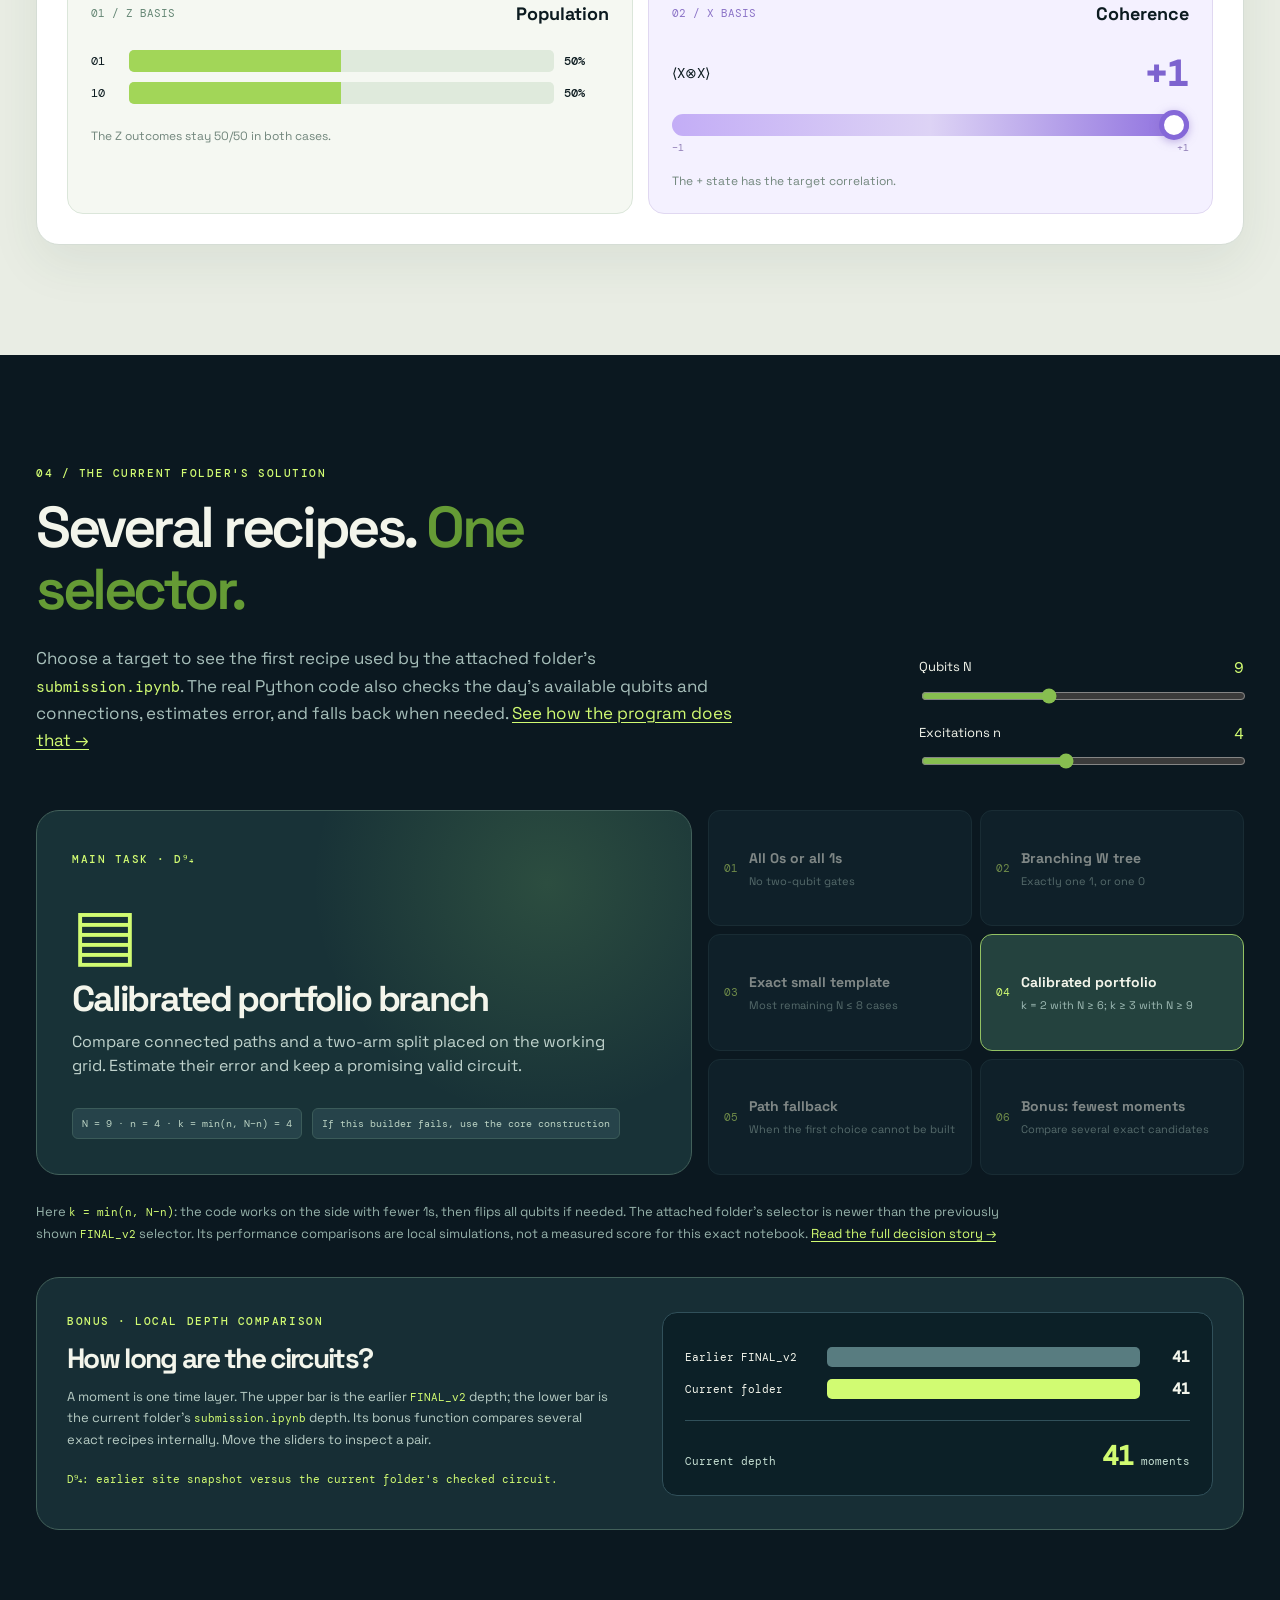
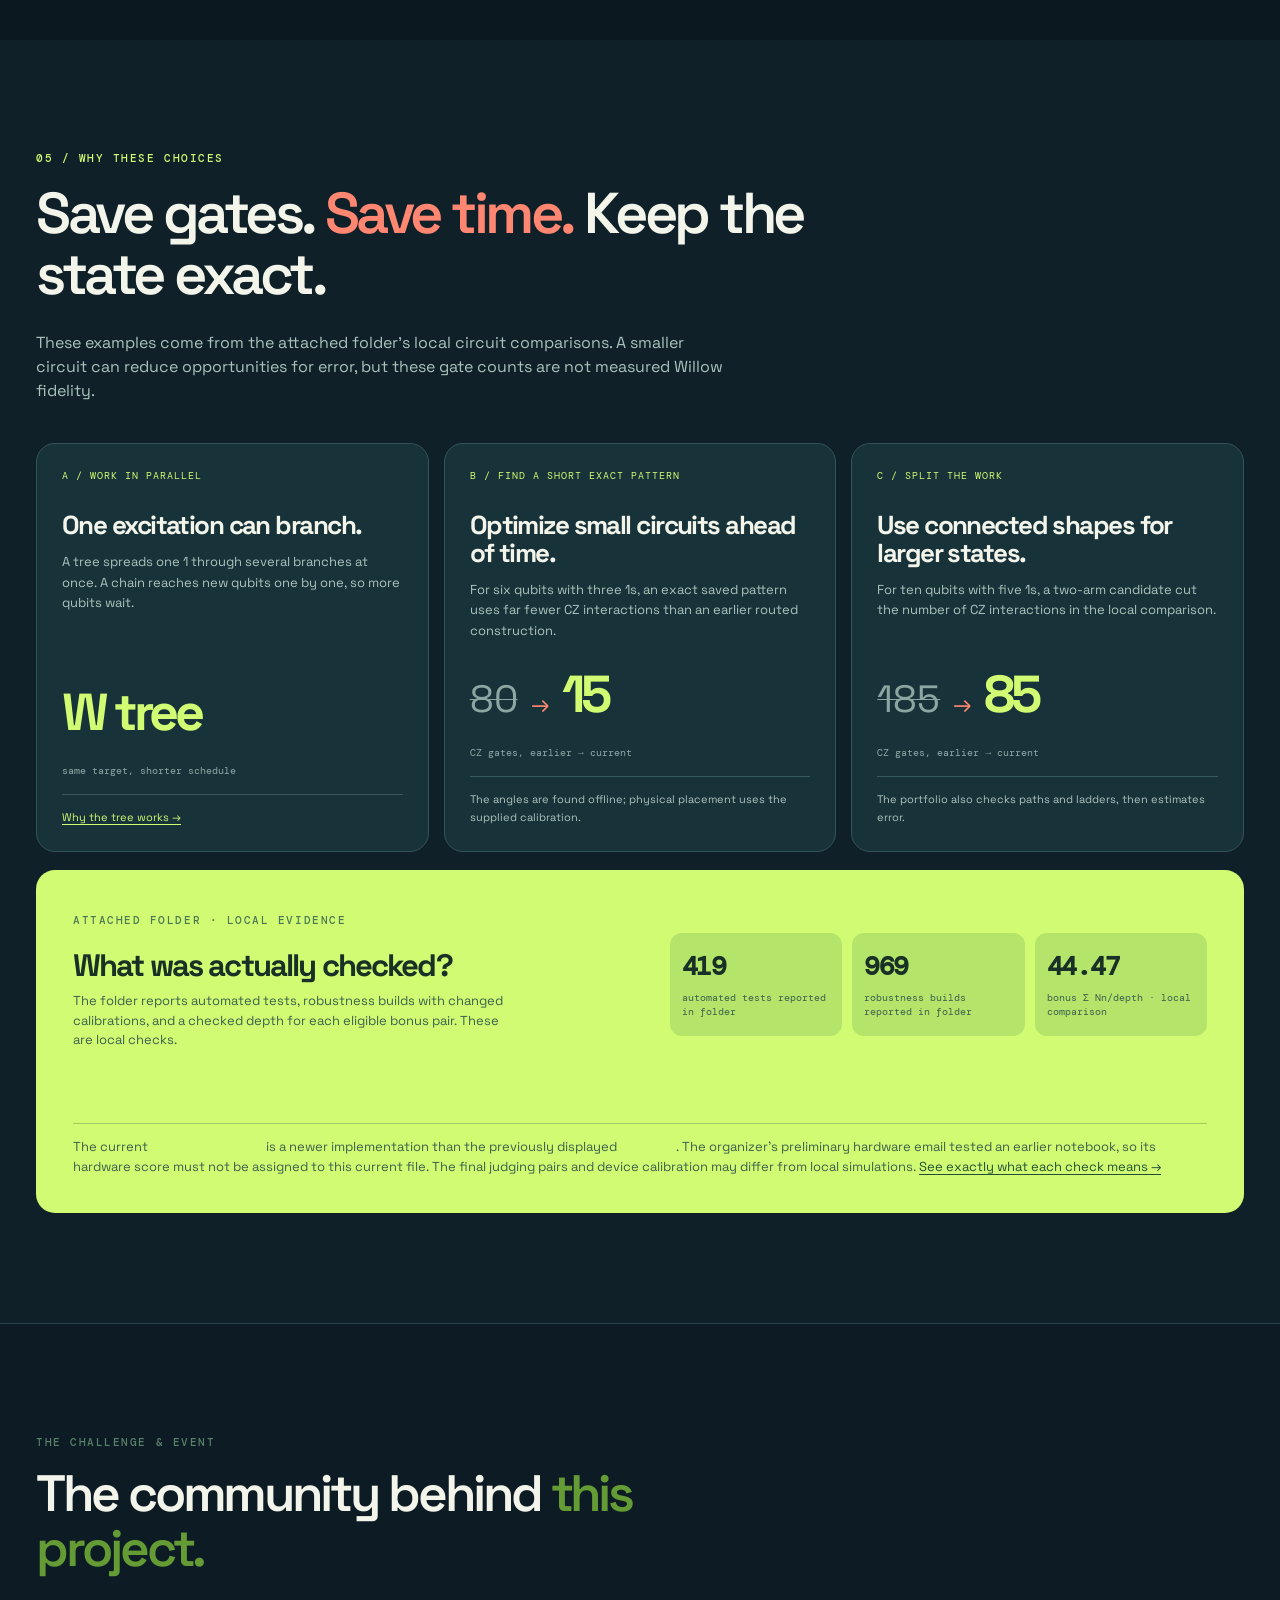
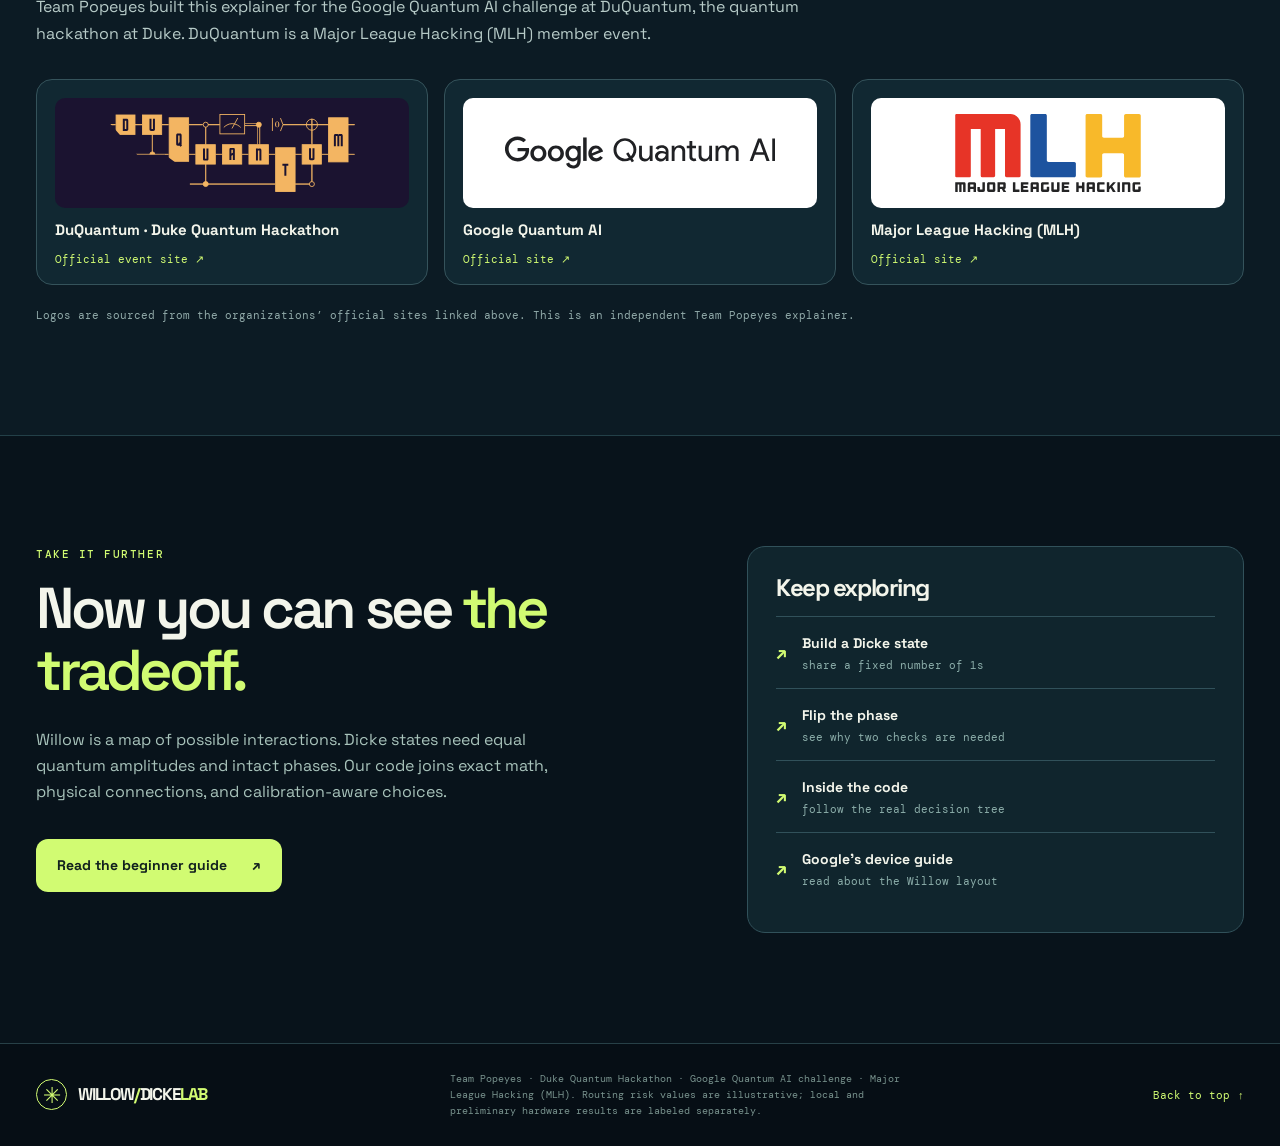
==== commit 5a1efbe7: "Explain current Dicke implementation for beginners" ====
--- a/index.html
+++ b/index.html
@@ -9,15 +9,15 @@
   <link rel="preconnect" href="https://fonts.googleapis.com">
   <link rel="preconnect" href="https://fonts.gstatic.com" crossorigin>
   <link href="https://fonts.googleapis.com/css2?family=DM+Mono:wght@400;500&family=Space+Grotesk:wght@400;500;600;700&display=swap" rel="stylesheet">
-  <link rel="stylesheet" href="./styles.css?v=uno-method3">
-  <script src="./app.js?v=final-v2" defer></script>
+  <link rel="stylesheet" href="./styles.css?v=beginner1">
+  <script src="./app.js?v=current-folder2" defer></script>
 </head>
 <body>
   <div class="grain" aria-hidden="true"></div>
   <header class="site-header">
     <a class="brand" href="#top" aria-label="Willow Dicke Lab home"><span class="brand-mark" aria-hidden="true">✳</span><span>WILLOW<span class="brand-light">/</span>DICKE<span class="brand-light">LAB</span></span></a>
     <nav aria-label="Main navigation">
-      <a href="#state">The state</a><a href="#routing">Route lab</a><a href="#uno">UNO Q</a><a href="#decisions">Our choices</a><a href="./methodology.html">What we built</a><a href="#evidence">Evidence</a>
+      <a href="#state">The state</a><a href="#routing">Route lab</a><a href="#uno">UNO Q</a><a href="#decisions">Our choices</a><a href="./methodology.html">How we built it</a><a href="./implementation.html">Inside the code</a>
     </nav>
     <a class="header-cta" href="#routing">Try the lab <span aria-hidden="true">↗</span></a>
   </header>
@@ -27,7 +27,7 @@
       <div class="hero-copy">
         <p class="eyebrow"><span class="live-dot"></span> An interactive field guide · Team Popeyes · Duke Quantum Hackathon</p>
         <h1 id="hero-title">A perfect state on an <em>imperfect</em> chip.</h1>
-        <p class="hero-lead">Meet Google's 105-qubit Willow layout. Make a Dicke state, route around a weak qubit, and discover why the shortest circuit is not always the best circuit.</p>
+        <p class="hero-lead">New to quantum computing? Start with a game of sharing 1s. Then explore Google's 105-qubit Willow map and see why our code chooses different circuits for different targets.</p>
         <div class="hero-actions"><a class="button button-primary" href="#state">Start exploring <span aria-hidden="true">↓</span></a><a class="button button-ghost" href="#routing">Jump to the chip <span aria-hidden="true">↗</span></a><a class="button button-ghost" href="./methodology.html">Read our process <span aria-hidden="true">↗</span></a></div>
         <p class="hero-note">Interactive demos are educational. Error rates in the routing lab are illustrative, not live Willow calibration.</p>
       </div>
@@ -44,7 +44,7 @@
     <section class="mission-section section-pad" id="state" aria-labelledby="state-title">
       <div class="wrap two-col intro-grid">
         <div><p class="section-kicker">01 / THE MISSION</p><h2 id="state-title">Share the excitement <span class="accent-lime">equally.</span></h2></div>
-        <div class="section-intro"><p>A Dicke state spreads exactly <strong>n excitations</strong> across <strong>N qubits</strong>. Every bitstring with n ones gets the same amplitude. Every other bitstring gets zero.</p><p>For four qubits and two excitations, there are six equally likely answers. The quantum trick is making all six coexist <em>coherently</em>.</p></div>
+        <div class="section-intro"><p>A qubit is a quantum version of a bit. Here, an <strong>excitation</strong> simply means a 1. A Dicke state shares exactly <strong>n ones</strong> across <strong>N qubits</strong> in every possible position.</p><p>For four qubits and two 1s, there are six valid answers. We want all six to have equal quantum amplitude and the right relative phase.</p></div>
       </div>
       <div class="wrap state-lab card-surface">
         <div class="lab-topline"><span class="mini-label">PLAYGROUND A</span><span class="lab-status"><span class="live-dot"></span> EXACT TARGET STATE</span></div>
@@ -104,7 +104,7 @@
         <ol><li><strong>Price each move.</strong> If a coupler has illustrative CZ error <em>p</em>, a preterminal SWAP costs <code>−3 ln(1−p)</code>; the final interaction costs <code>−ln(1−p)</code>.</li><li><strong>Choose the smallest total.</strong> Adding those costs is equivalent to maximizing <code>∏(1−p)<sup>m</sup></code>, where <em>m</em> is 3 for a SWAP or 1 for the final interaction.</li><li><strong>Compare and explain.</strong> The path readout above lists the exact qubits, SWAP count, and estimated gate survival for both choices. A longer detour wins when its lower edge errors offset the extra moves.</li></ol>
       </div>
       <div class="wrap uno-panel card-surface" id="uno" aria-labelledby="uno-title">
-        <div class="uno-copy"><span class="mini-label">ARDUINO UNO Q · BROWSER PREVIEW</span><h3 id="uno-title">The chip, in 104 lights.</h3><p>The UNO Q’s built-in 8 × 13 LED matrix shows the central window of this Willow map. Use the route controls above to change its paths, or use the Dicke-state sliders below to see the bonus depth bars. This browser version is interactive for everyone; the physical board runs the companion app over USB.</p><div class="uno-switch" role="group" aria-label="Matrix preview mode"><button class="uno-mode active" data-uno-mode="aware" type="button">Noise-aware</button><button class="uno-mode" data-uno-mode="direct" type="button">Fewest hops</button><button class="uno-mode" data-uno-mode="bonus" type="button">Bonus depths</button></div><p id="uno-caption" class="uno-caption" aria-live="polite">Loading matrix preview…</p><p class="uno-local-note">Board connected to your computer? <a href="http://127.0.0.1:7000/" target="_blank" rel="noopener noreferrer">Open its local controls ↗</a> This address works only on the computer connected to the UNO Q; it is not a public board stream.</p></div>
+        <div class="uno-copy"><span class="mini-label">ARDUINO UNO Q · BROWSER PREVIEW</span><h3 id="uno-title">The chip, in 104 lights.</h3><p>The UNO Q’s built-in 8 × 13 LED matrix shows the central window of this Willow map. Use the route controls above to change its paths. The browser's bonus bars compare the previous site snapshot with the attached folder's current circuit depths. The physical board's bundled demo still uses its earlier two-candidate bonus display.</p><div class="uno-switch" role="group" aria-label="Matrix preview mode"><button class="uno-mode active" data-uno-mode="aware" type="button">Noise-aware</button><button class="uno-mode" data-uno-mode="direct" type="button">Fewest hops</button><button class="uno-mode" data-uno-mode="bonus" type="button">Bonus depths</button></div><p id="uno-caption" class="uno-caption" aria-live="polite">Loading matrix preview…</p><p class="uno-local-note">Board connected to your computer? <a href="http://127.0.0.1:7000/" target="_blank" rel="noopener noreferrer">Open its local controls ↗</a> This address works only on the computer connected to the UNO Q; it is not a public board stream.</p></div>
         <div class="uno-display"><div class="uno-bezel"><div class="uno-bezel-top"><span>UNO Q</span><span>8 × 13 MATRIX</span></div><div id="uno-matrix" class="uno-matrix" role="img" aria-label="Interactive browser preview of the Arduino UNO Q LED matrix"></div><div class="uno-bezel-bottom"><span id="uno-indicator" class="uno-indicator"></span><span id="uno-display-label">ERROR-AWARE ROUTE</span></div></div><div class="uno-key"><span><i class="uno-key-route"></i> route</span><span><i class="uno-key-node"></i> qubit</span><span><i class="uno-key-marker"></i> marker</span></div></div>
       </div>
     </section>
@@ -116,9 +116,9 @@
 
     <section class="decision-section section-pad" id="decisions" aria-labelledby="decision-title">
       <div class="wrap">
-        <p class="section-kicker">04 / THE COMBINED SOLUTION</p>
+        <p class="section-kicker">04 / THE CURRENT FOLDER'S SOLUTION</p>
         <div class="decision-intro">
-          <div><h2 id="decision-title">Several recipes. <span class="accent-lime">One selector.</span></h2><p>Choose a Dicke state to see which main-task circuit family <code>FINAL_v2</code> tries first. The notebook checks its native gates, qubits, and couplers against the supplied calibration before returning it.</p></div>
+          <div><h2 id="decision-title">Several recipes. <span class="accent-lime">One selector.</span></h2><p>Choose a target to see the first recipe used by the attached folder's <code>submission.ipynb</code>. The real Python code also checks the day's available qubits and connections, estimates error, and falls back when needed. <a href="./implementation.html">See how the program does that →</a></p></div>
           <div class="decision-controls">
             <label for="decision-n">Qubits N <strong id="decision-n-label">9</strong><input id="decision-n" type="range" min="2" max="20" value="9"></label>
             <label for="decision-k">Excitations n <strong id="decision-k-label">4</strong><input id="decision-k" type="range" min="0" max="9" value="4"></label>
@@ -128,32 +128,48 @@
           <div class="selected-strategy card-surface">
             <span class="mini-label">MAIN TASK · <span id="decision-case">D⁹₄</span></span>
             <div class="strategy-symbol" id="strategy-symbol">▤</div>
-            <h3 id="strategy-name">Two-row construction</h3>
-            <p id="strategy-description">A calibration-aware two-row circuit is tried first. The hub-walk builder is the validity fallback.</p>
-            <div class="strategy-meta"><span id="strategy-detail">N = 9 · n = 4</span><span id="strategy-reason">Order: two-row → hub-walk</span></div>
+            <h3 id="strategy-name">Calibrated portfolio branch</h3>
+            <p id="strategy-description">Build several connected shapes, estimate their errors, and keep a promising valid circuit.</p>
+            <div class="strategy-meta"><span id="strategy-detail">N = 9 · n = 4</span><span id="strategy-reason">If this builder fails, use the core construction</span></div>
           </div>
           <div class="strategy-menu" id="strategy-menu">
-            <div data-strategy="small"><span>01</span><div><b>Product &amp; small</b><small>n = 0, n = N, or N ≤ 3</small></div></div>
-            <div data-strategy="psc"><span>02</span><div><b>PSC template</b><small>D⁷₃, D⁷₄, D⁸₃, D⁸₄, D⁸₅</small></div></div>
-            <div data-strategy="synth"><span>03</span><div><b>Synthesized</b><small>Other 4 ≤ N ≤ 8 pairs</small></div></div>
-            <div data-strategy="two-row"><span>04</span><div><b>Two-row</b><small>Entangled N ≥ 9 pairs</small></div></div>
-            <div data-strategy="fallback"><span>05</span><div><b>Validity fallback</b><small>Hub-walk if a candidate fails</small></div></div>
-            <div data-strategy="bonus"><span>06</span><div><b>Bonus depth duel</b><small>Choose the shallower exact circuit</small></div></div>
+            <div data-strategy="small"><span>01</span><div><b>All 0s or all 1s</b><small>No two-qubit gates</small></div></div>
+            <div data-strategy="tree"><span>02</span><div><b>Branching W tree</b><small>Exactly one 1, or one 0</small></div></div>
+            <div data-strategy="synth"><span>03</span><div><b>Exact small template</b><small>Most remaining N ≤ 8 cases</small></div></div>
+            <div data-strategy="portfolio"><span>04</span><div><b>Calibrated portfolio</b><small>k = 2 with N ≥ 6; k ≥ 3 with N ≥ 9</small></div></div>
+            <div data-strategy="fallback"><span>05</span><div><b>Path fallback</b><small>When the first choice cannot be built</small></div></div>
+            <div data-strategy="bonus"><span>06</span><div><b>Bonus: fewest moments</b><small>Compare several exact candidates</small></div></div>
           </div>
         </div>
-        <p class="method-note">For the three reported N ≥ 9 hardware cases, this two-row branch produces the same circuits as the earlier main configuration that ranked first in the preliminary rerun. Small-case PSC choices come from local work. Final performance can change with calibration and hidden scoring choices. <a href="./downloads/DuQuantum_submission_FINAL_v2.ipynb" download>Download the unchanged FINAL_v2 notebook ↗</a></p>
+        <p class="method-note">Here <code>k = min(n, N−n)</code>: the code works on the side with fewer 1s, then flips all qubits if needed. The attached folder's selector is newer than the previously shown <code>FINAL_v2</code> selector. Its performance comparisons are local simulations, not a measured score for this exact notebook. <a href="./methodology.html#construction">Read the full decision story →</a></p>
         <div class="bonus-lab card-surface" aria-live="polite">
-          <div><span class="mini-label">BONUS · LIVE DEPTH LOOKUP</span><h3>Which exact circuit is shallower?</h3><p>For graded bonus pairs, the notebook builds both candidates and returns the valid one with fewer moments. Move the sliders above to inspect a pair.</p><p id="bonus-eligibility" class="bonus-eligibility">Loading checked depths…</p></div>
+          <div><span class="mini-label">BONUS · LOCAL DEPTH COMPARISON</span><h3>How long are the circuits?</h3><p>A moment is one time layer. The upper bar is the earlier <code>FINAL_v2</code> depth; the lower bar is the current folder's <code>submission.ipynb</code> depth. Its bonus function compares several exact recipes internally. Move the sliders to inspect a pair.</p><p id="bonus-eligibility" class="bonus-eligibility">Loading checked depths…</p></div>
           <div class="bonus-depth-visual">
-            <div class="bonus-depth-row"><span>Candidate A</span><div class="bonus-track"><i id="bonus-a-bar"></i></div><strong id="bonus-a-depth">—</strong></div>
-            <div class="bonus-depth-row"><span>Candidate B</span><div class="bonus-track"><i id="bonus-b-bar"></i></div><strong id="bonus-b-depth">—</strong></div>
-            <div class="bonus-selected">Selected depth <strong id="bonus-selected-depth">—</strong><span>moments</span></div>
+            <div class="bonus-depth-row"><span>Earlier FINAL_v2</span><div class="bonus-track"><i id="bonus-a-bar"></i></div><strong id="bonus-a-depth">—</strong></div>
+            <div class="bonus-depth-row"><span>Current folder</span><div class="bonus-track"><i id="bonus-b-bar"></i></div><strong id="bonus-b-depth">—</strong></div>
+            <div class="bonus-selected">Current depth <strong id="bonus-selected-depth">—</strong><span>moments</span></div>
           </div>
         </div>
       </div>
     </section>
 
-    <section class="evidence-section section-pad" id="evidence" aria-labelledby="evidence-title"><div class="wrap"><p class="section-kicker">05 / WHY THESE CHOICES</p><h2 id="evidence-title">Count the gates. <span class="accent-coral">Then count the errors.</span></h2><p class="evidence-lead">Three concrete examples from the team's research. Gate and depth counts below are local circuit comparisons; the preliminary hardware feedback is labeled separately.</p><div class="evidence-grid"><article class="evidence-card"><span class="evidence-index">A / PARALLELISM</span><h3>A tree beats a chain on time.</h3><p>For W₁₀, both spread one excitation. The tree lets separate branches work at once.</p><div class="evidence-number"><span>37</span><i>→</i><strong>15</strong><small>moments, chain → tree</small></div><p class="evidence-foot">In the team's idle-noise model, the X error term fell from 0.0075 to 0.0042.</p></article><article class="evidence-card"><span class="evidence-index">B / SYNTHESIS</span><h3>Learn exact angles offline.</h3><p>For D⁶₃, an exact small-state circuit uses far fewer entangling gates than a routed baseline.</p><div class="evidence-number"><span>80</span><i>→</i><strong>15</strong><small>CZ gates, routed baseline → synthesis</small></div><p class="evidence-foot">The angles are precomputed; the calibration chooses the placement at build time.</p></article><article class="evidence-card"><span class="evidence-index">C / TWO-ROW</span><h3>Choose a circuit that survives.</h3><p>For D¹⁰₅, the selected two-row construction cut entangling gates against an earlier local circuit.</p><div class="evidence-number"><span>185</span><i>→</i><strong>85</strong><small>CZ gates, earlier → selected</small></div><p class="evidence-foot">The N ≥ 9 branch was retained after preliminary hardware feedback on three cases.</p></article></div><div class="score-panel"><div><span class="mini-label">LOCAL VALIDATION + PRELIMINARY HARDWARE FEEDBACK</span><h3>Every checked case builds.</h3><p><code>FINAL_v2</code> passed a fresh synthetic-calibration rule sweep. Its bonus circuits were checked by ideal-state simulation on Willow topology.</p></div><div class="validation-stats"><div><strong>228/228</strong><span>main pairs · N = 2–20 · local</span></div><div><strong>56/56</strong><span>bonus pairs · N = 2–15 · local</span></div><div><strong>44.27</strong><span>bonus Σ Nn/depth · local comparison</span></div></div><p class="validation-caveat">In the organizer's preliminary three-case hardware rerun, the earlier main configuration scored 1.3316 ± 0.0148 and led the reported main-track ranking. <code>FINAL_v2</code> returns identical circuits for those three cases under matched calibration inputs, but it was not directly measured in that rerun. The final judging cases and calibration may differ. The official bonus awards a point to the shallowest submission under its judging rule.</p></div></div></section>
+    <section class="evidence-section section-pad" id="evidence" aria-labelledby="evidence-title">
+      <div class="wrap">
+        <p class="section-kicker">05 / WHY THESE CHOICES</p>
+        <h2 id="evidence-title">Save gates. <span class="accent-coral">Save time.</span> Keep the state exact.</h2>
+        <p class="evidence-lead">These examples come from the attached folder's local circuit comparisons. A smaller circuit can reduce opportunities for error, but these gate counts are not measured Willow fidelity.</p>
+        <div class="evidence-grid">
+          <article class="evidence-card"><span class="evidence-index">A / WORK IN PARALLEL</span><h3>One excitation can branch.</h3><p>A tree spreads one 1 through several branches at once. A chain reaches new qubits one by one, so more qubits wait.</p><div class="evidence-number"><strong>W tree</strong><small>same target, shorter schedule</small></div><p class="evidence-foot"><a href="./methodology.html#construction">Why the tree works →</a></p></article>
+          <article class="evidence-card"><span class="evidence-index">B / FIND A SHORT EXACT PATTERN</span><h3>Optimize small circuits ahead of time.</h3><p>For six qubits with three 1s, an exact saved pattern uses far fewer CZ interactions than an earlier routed construction.</p><div class="evidence-number"><span>80</span><i>→</i><strong>15</strong><small>CZ gates, earlier → current</small></div><p class="evidence-foot">The angles are found offline; physical placement uses the supplied calibration.</p></article>
+          <article class="evidence-card"><span class="evidence-index">C / SPLIT THE WORK</span><h3>Use connected shapes for larger states.</h3><p>For ten qubits with five 1s, a two-arm candidate cut the number of CZ interactions in the local comparison.</p><div class="evidence-number"><span>185</span><i>→</i><strong>85</strong><small>CZ gates, earlier → current</small></div><p class="evidence-foot">The portfolio also checks paths and ladders, then estimates error.</p></article>
+        </div>
+        <div class="score-panel">
+          <div><span class="mini-label">ATTACHED FOLDER · LOCAL EVIDENCE</span><h3>What was actually checked?</h3><p>The folder reports automated tests, robustness builds with changed calibrations, and a checked depth for each eligible bonus pair. These are local checks.</p></div>
+          <div class="validation-stats"><div><strong>419</strong><span>automated tests reported in folder</span></div><div><strong>969</strong><span>robustness builds reported in folder</span></div><div><strong>44.47</strong><span>bonus Σ Nn/depth · local comparison</span></div></div>
+          <p class="validation-caveat">The current <code>submission.ipynb</code> is a newer implementation than the previously displayed <code>FINAL_v2</code>. The organizer's preliminary hardware email tested an earlier notebook, so its hardware score must not be assigned to this current file. The final judging pairs and device calibration may differ from local simulations. <a href="./implementation.html#checks">See exactly what each check means →</a></p>
+        </div>
+      </div>
+    </section>
 
     <section class="credits-section section-pad" id="credits" aria-labelledby="credits-title">
       <div class="wrap">
@@ -169,7 +185,7 @@
       </div>
     </section>
 
-    <section class="closing-section section-pad"><div class="wrap closing-grid"><div><p class="section-kicker">TAKE IT FURTHER</p><h2>Now you can see <em>the tradeoff.</em></h2><p>Willow is a graph of possible interactions. Dicke states demand equal amplitudes and intact coherence. Good circuit design joins topology, exact math, noise, and measured evidence.</p><a href="./methodology.html" class="button button-primary">Read the full method <span aria-hidden="true">↗</span></a></div><div class="resources"><h3>Keep exploring</h3><a href="#state"><span>↗</span><span>Build a Dicke state<small>see how equal amplitudes become outcomes</small></span></a><a href="#checks"><span>↗</span><span>Flip the phase<small>discover what the X-basis check reveals</small></span></a><a href="./methodology.html"><span>↗</span><span>What we built<small>the math, circuits, routing and tests</small></span></a><a href="https://quantumai.google/cirq/google/devices" target="_blank" rel="noopener"><span>↗</span><span>Google's device guide<small>read about the Willow layout</small></span></a></div></div></section>
+    <section class="closing-section section-pad"><div class="wrap closing-grid"><div><p class="section-kicker">TAKE IT FURTHER</p><h2>Now you can see <em>the tradeoff.</em></h2><p>Willow is a map of possible interactions. Dicke states need equal quantum amplitudes and intact phases. Our code joins exact math, physical connections, and calibration-aware choices.</p><a href="./methodology.html" class="button button-primary">Read the beginner guide <span aria-hidden="true">↗</span></a></div><div class="resources"><h3>Keep exploring</h3><a href="#state"><span>↗</span><span>Build a Dicke state<small>share a fixed number of 1s</small></span></a><a href="#checks"><span>↗</span><span>Flip the phase<small>see why two checks are needed</small></span></a><a href="./implementation.html"><span>↗</span><span>Inside the code<small>follow the real decision tree</small></span></a><a href="https://quantumai.google/cirq/google/devices" target="_blank" rel="noopener"><span>↗</span><span>Google's device guide<small>read about the Willow layout</small></span></a></div></div></section>
   </main>
   <footer><div class="wrap footer-grid"><a class="brand" href="#top"><span class="brand-mark" aria-hidden="true">✳</span><span>WILLOW<span class="brand-light">/</span>DICKE<span class="brand-light">LAB</span></span></a><p>Team Popeyes · Duke Quantum Hackathon · Google Quantum AI challenge · Major League Hacking (MLH). Routing risk values are illustrative; local and preliminary hardware results are labeled separately.</p><a href="#top">Back to top ↑</a></div></footer>
 </body>
--- a/styles.css
+++ b/styles.css
@@ -97,3 +97,8 @@
 .uno-key-route{background:#b9e875}.uno-key-node{background:#465c5b}.uno-key-marker{background:#f6f2d9}
 @media(max-width:850px){.route-method,.uno-panel{grid-template-columns:1fr;gap:18px}.uno-display{justify-self:start}}
 @media(max-width:600px){.route-method,.uno-panel{padding:21px}.uno-matrix{padding:8px;gap:3px}.uno-switch{gap:6px}.uno-mode{font-size:10px;padding:8px 10px}}
+.method-note a,.decision-intro p a,.evidence-foot a,.validation-caveat a{color:var(--lime);text-decoration:underline;text-underline-offset:3px}
+.score-panel .validation-caveat a{color:#225037}
+.bonus-depth-row{grid-template-columns:132px 1fr 40px}
+.evidence-number strong{overflow-wrap:anywhere}
+@media(max-width:600px){.bonus-depth-row{grid-template-columns:100px 1fr 30px}}
